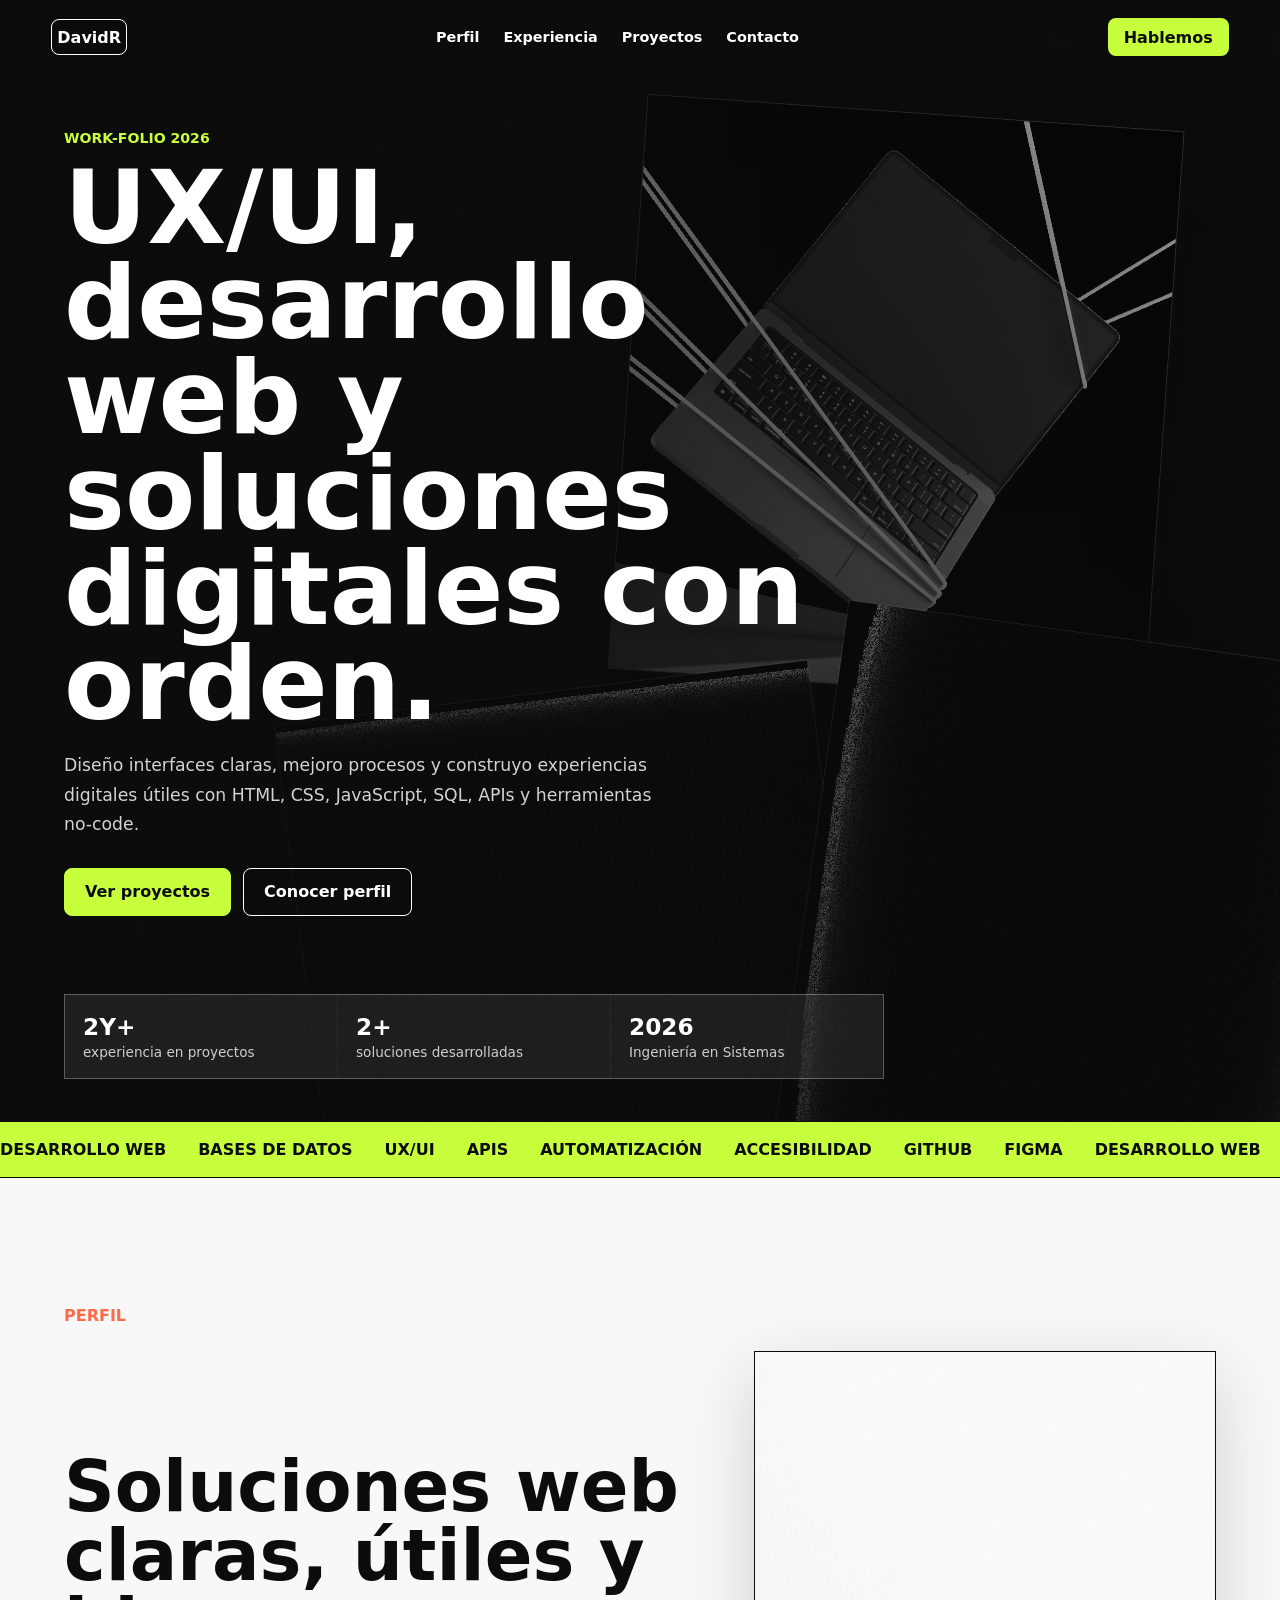
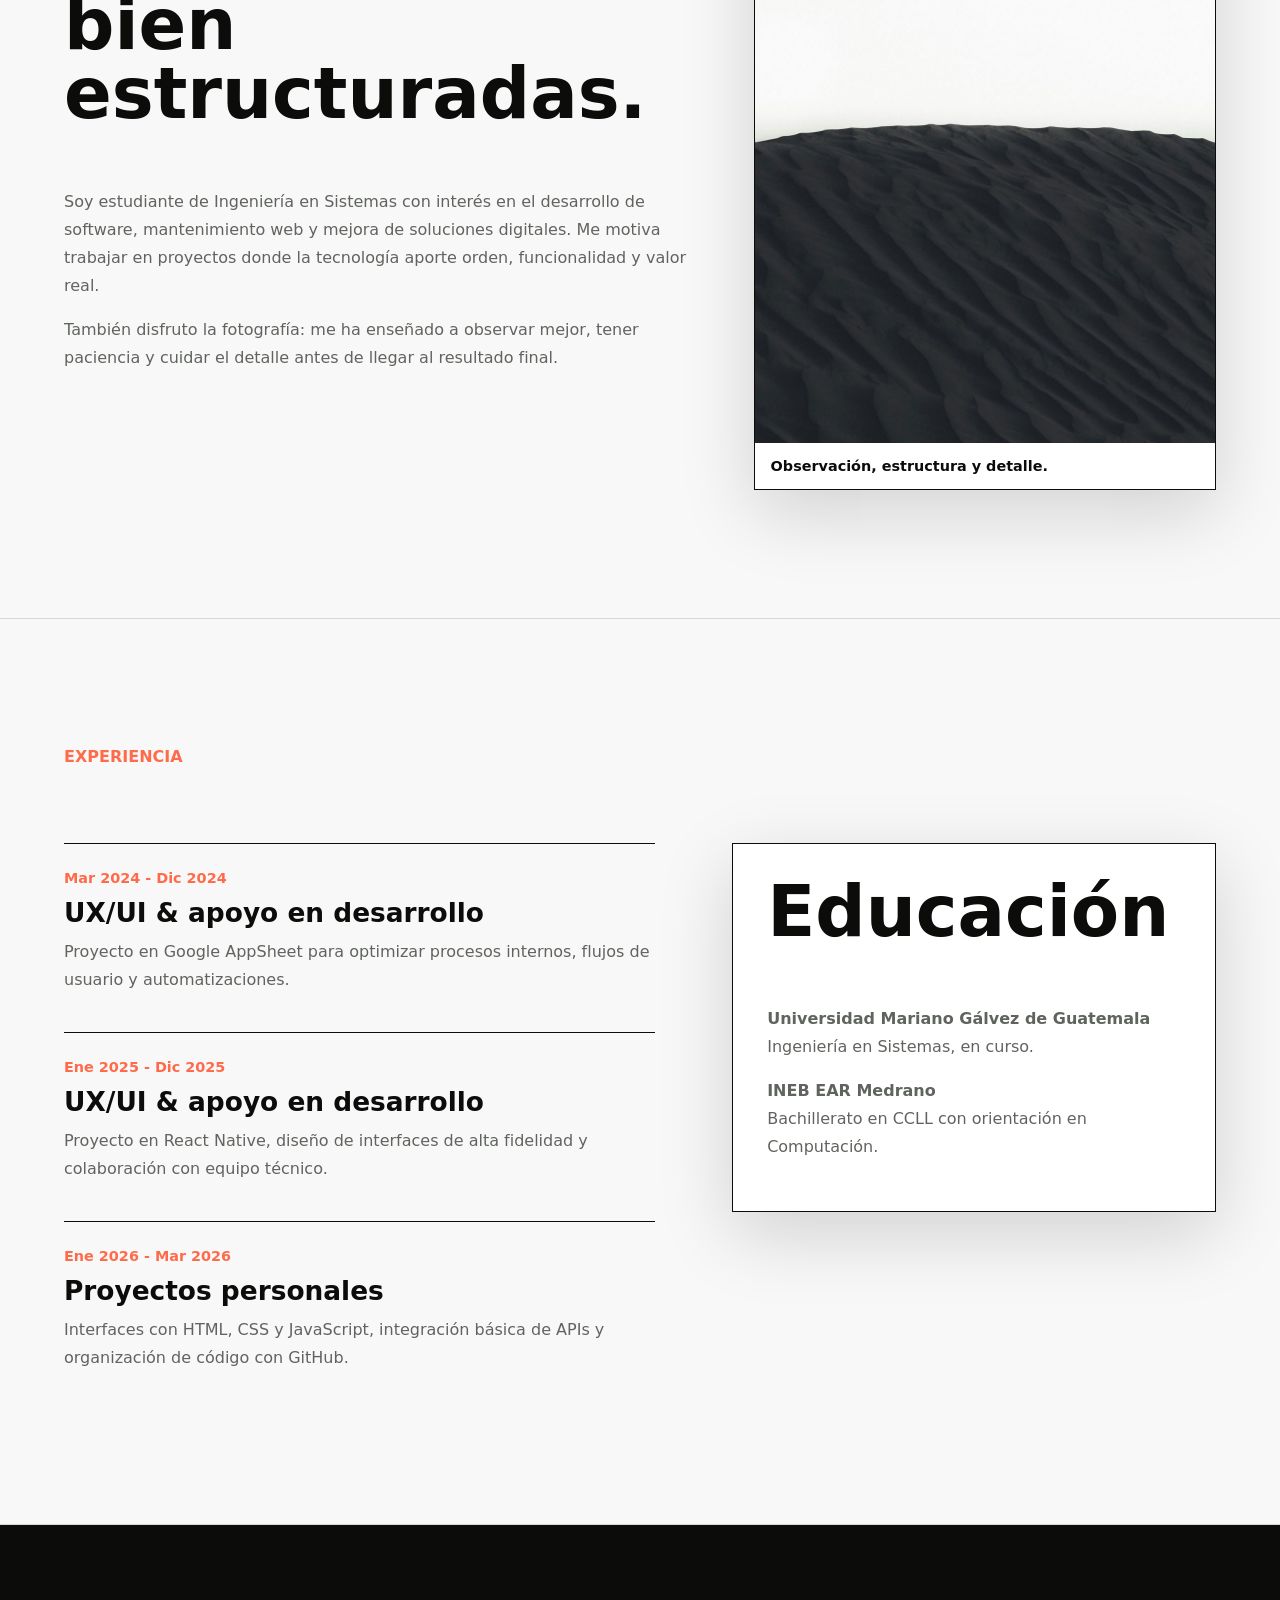
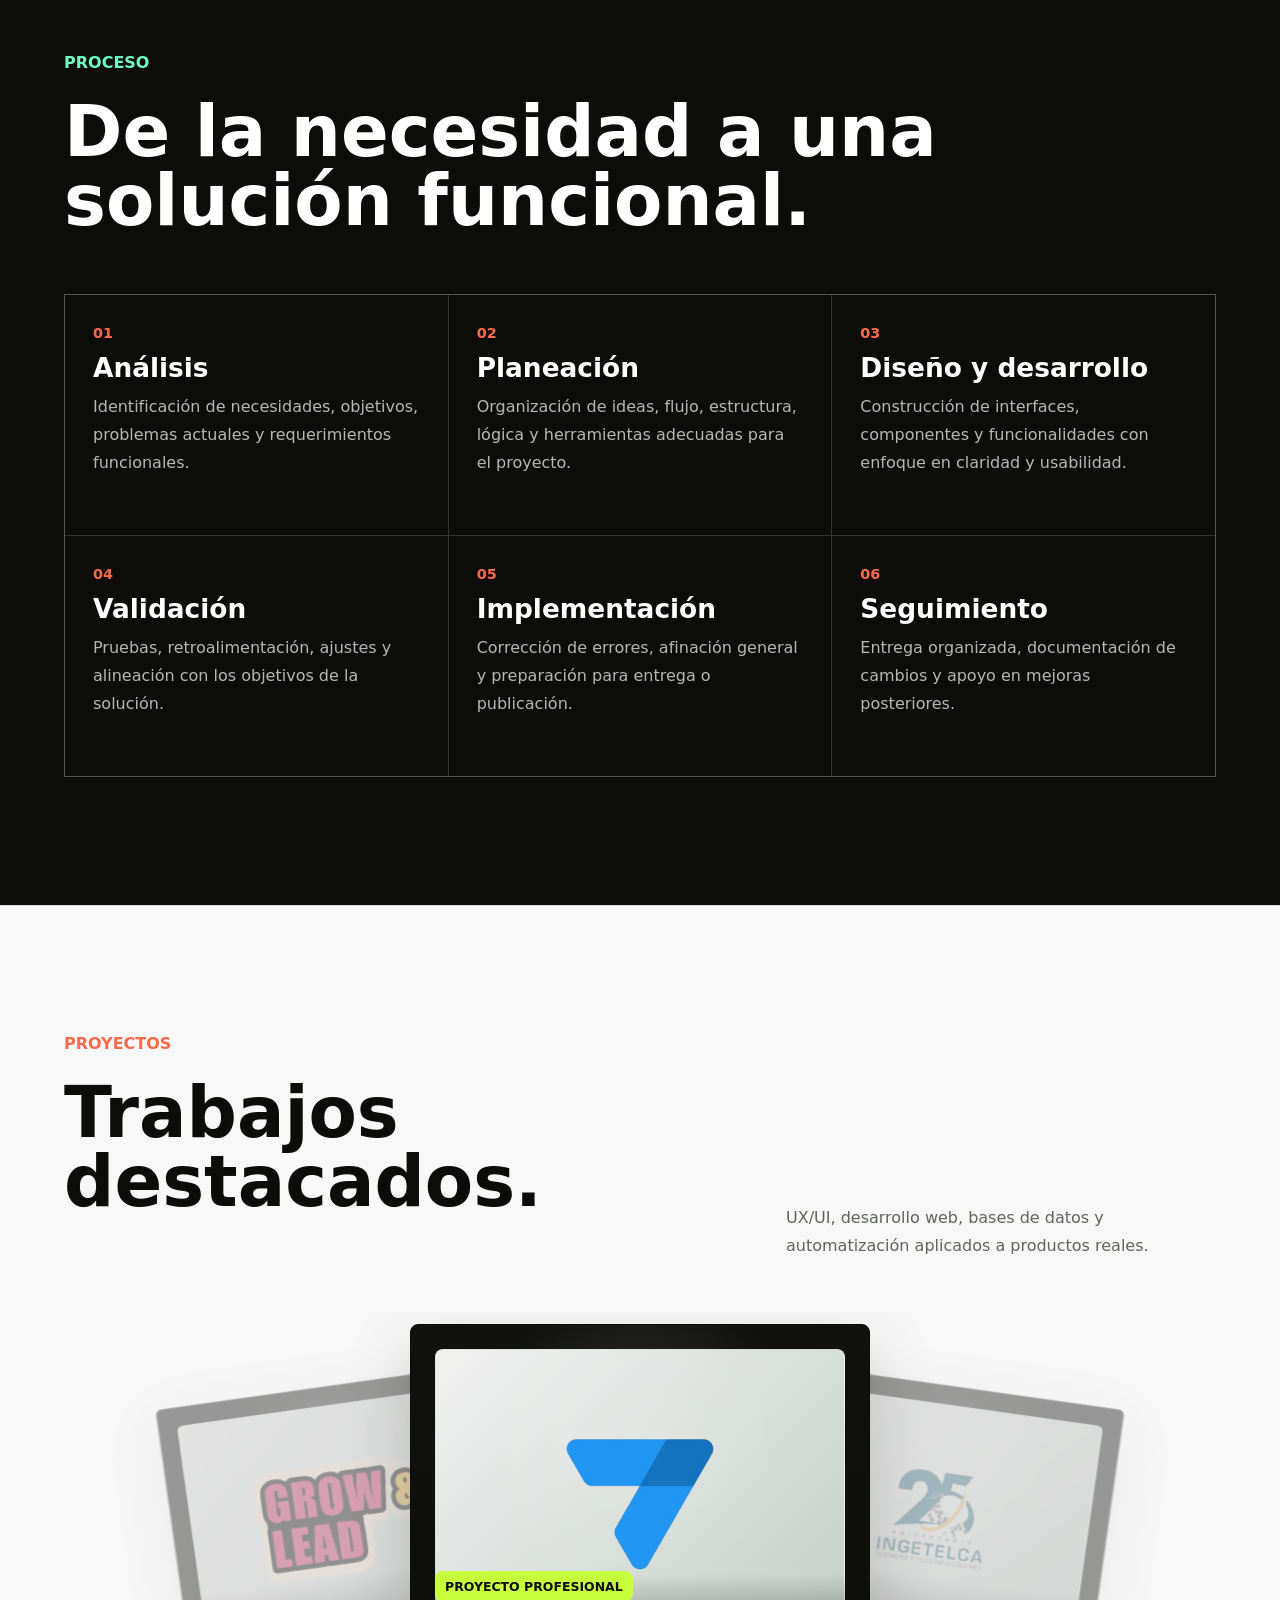
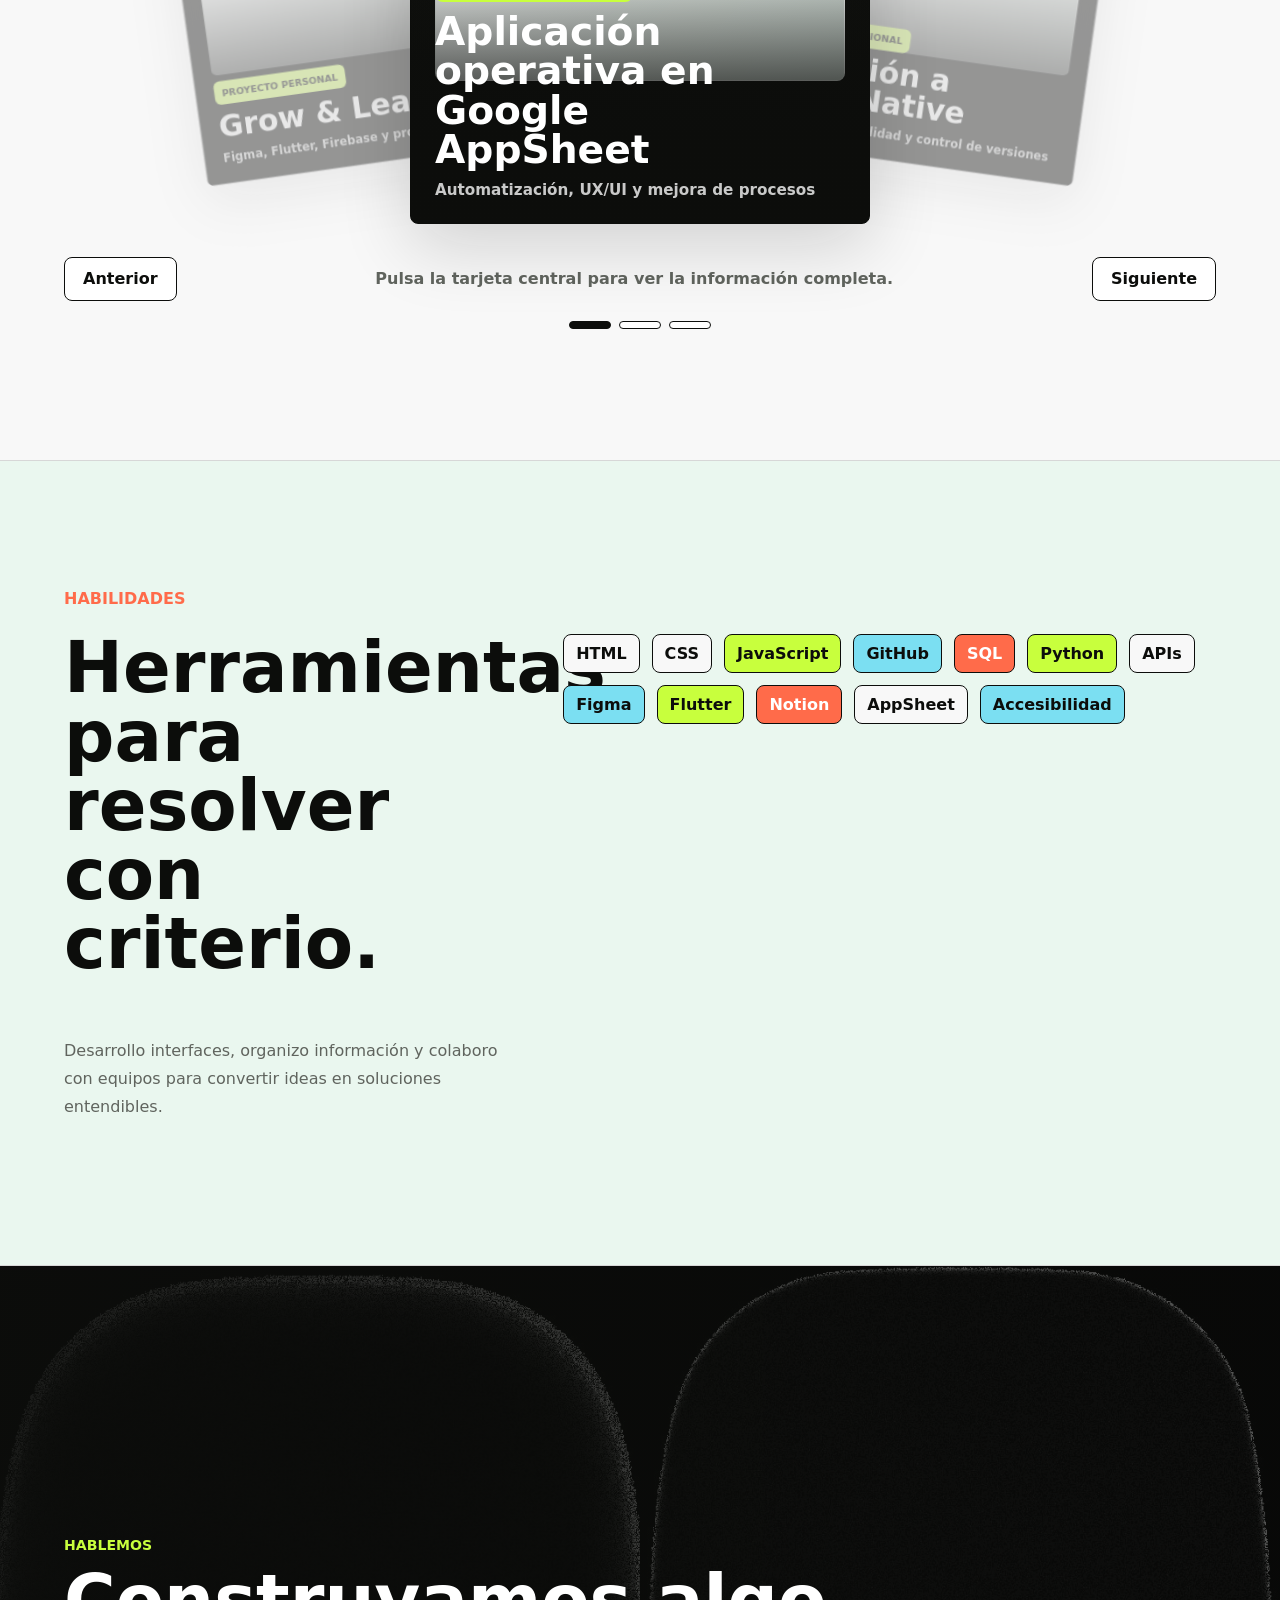
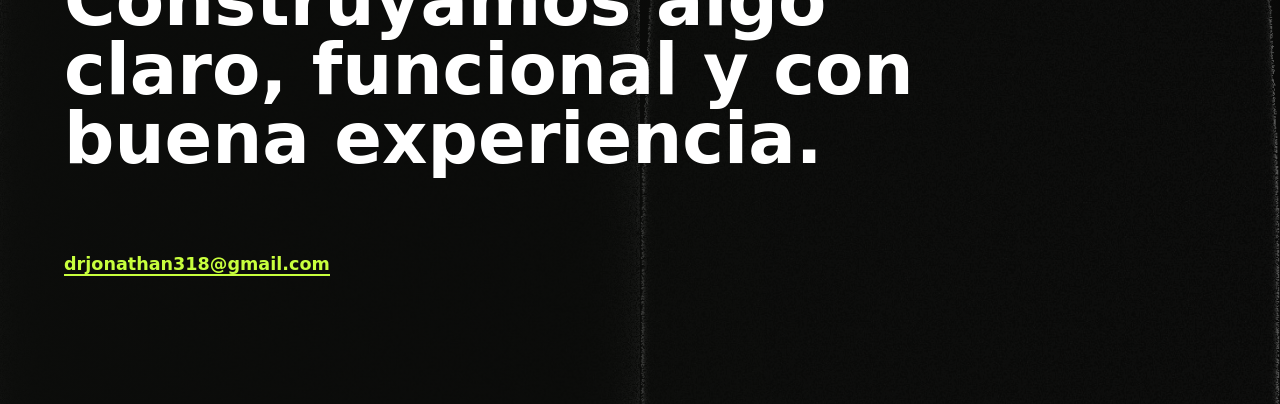
==== index.html @ e001820e "Mejora visual de logos en ruleta" ====
<!doctype html>
<html lang="es">
  <head>
    <meta charset="utf-8">
    <meta name="viewport" content="width=device-width, initial-scale=1">
    <meta name="description" content="Portafolio web de David Perez, UX/UI y desarrollo web.">
    <title>David Perez | UX/UI & Desarrollo Web</title>
    <link rel="stylesheet" href="css/styles.css">
  </head>
  <body>
    <!-- Cabecera fija: contiene marca, navegación principal y llamada a contacto. -->
    <header class="cabecera-sitio" data-cabecera>
      <a class="marca" href="#inicio" aria-label="Ir al inicio">
        <span>DavidR</span>
      </a>
      <nav class="navegacion" aria-label="Navegación principal">
        <a href="#perfil">Perfil</a>
        <a href="#experiencia">Experiencia</a>
        <a href="#proyectos">Proyectos</a>
        <a href="#contacto">Contacto</a>
      </nav>
      <a class="accion-cabecera" href="mailto:drjonathan318@gmail.com">Hablemos</a>
    </header>

    <main>
      <!-- Portada: primera impresión visual con texto principal, botones e indicadores rápidos. -->
      <section class="portada" id="inicio" aria-label="Presentación">
        <div class="medios-portada" aria-hidden="true">
          <img class="imagen-portada imagen-a" src="assets/imagenes/pdf-p06-1.jpg" alt="">
          <img class="imagen-portada imagen-b" src="assets/imagenes/pdf-p07-1.jpg" alt="">
          <img class="imagen-portada imagen-c" src="assets/imagenes/pdf-p10-1.jpg" alt="">
        </div>
        <div class="contenido-portada revelar">
          <p class="etiqueta">Work-folio 2026</p>
          <h1>UX/UI, desarrollo web y soluciones digitales con orden.</h1>
          <p class="texto-portada">
            Diseño interfaces claras, mejoro procesos y construyo experiencias digitales útiles con HTML, CSS,
            JavaScript, SQL, APIs y herramientas no-code.
          </p>
          <div class="acciones-portada">
            <a class="boton primario" href="#proyectos">Ver proyectos</a>
            <a class="boton secundario" href="#perfil">Conocer perfil</a>
          </div>
        </div>
        <div class="datos-portada" aria-label="Datos destacados">
          <span><strong>2Y+</strong> experiencia en proyectos</span>
          <span><strong>2+</strong> soluciones desarrolladas</span>
          <span><strong>2026</strong> Ingeniería en Sistemas</span>
        </div>
      </section>

      <!-- Cinta de especialidades: se anima con JavaScript para repetirse continuamente. -->
      <section class="cinta" aria-label="Especialidades">
        <div class="pista-cinta">
          <span>Desarrollo Web</span>
          <span>Bases de Datos</span>
          <span>UX/UI</span>
          <span>APIs</span>
          <span>Automatización</span>
          <span>Accesibilidad</span>
          <span>GitHub</span>
          <span>Figma</span>
        </div>
      </section>

      <!-- Perfil: resume quién es David y combina texto con una imagen del portafolio. -->
      <section class="seccion introduccion" id="perfil">
        <div class="etiqueta-seccion revelar">Perfil</div>
        <div class="cuadricula-introduccion">
          <div class="texto-introduccion revelar">
            <h2>Soluciones web claras, útiles y bien estructuradas.</h2>
            <p>
              Soy estudiante de Ingeniería en Sistemas con interés en el desarrollo de software,
              mantenimiento web y mejora de soluciones digitales. Me motiva trabajar en proyectos donde
              la tecnología aporte orden, funcionalidad y valor real.
            </p>
            <p>
              También disfruto la fotografía: me ha enseñado a observar mejor, tener paciencia y cuidar
              el detalle antes de llegar al resultado final.
            </p>
          </div>
          <figure class="retrato revelar">
            <img src="assets/imagenes/pdf-p02-1.jpg" alt="Composición visual del portafolio de David Perez">
            <figcaption>Observación, estructura y detalle.</figcaption>
          </figure>
        </div>
      </section>

      <!-- Experiencia: línea de tiempo profesional junto a formación académica. -->
      <section class="seccion division" id="experiencia">
        <div class="etiqueta-seccion revelar">Experiencia</div>
        <div class="linea-tiempo">
          <article class="item-linea-tiempo revelar">
            <span>Mar 2024 - Dic 2024</span>
            <h3>UX/UI & apoyo en desarrollo</h3>
            <p>Proyecto en Google AppSheet para optimizar procesos internos, flujos de usuario y automatizaciones.</p>
          </article>
          <article class="item-linea-tiempo revelar">
            <span>Ene 2025 - Dic 2025</span>
            <h3>UX/UI & apoyo en desarrollo</h3>
            <p>Proyecto en React Native, diseño de interfaces de alta fidelidad y colaboración con equipo técnico.</p>
          </article>
          <article class="item-linea-tiempo revelar">
            <span>Ene 2026 - Mar 2026</span>
            <h3>Proyectos personales</h3>
            <p>Interfaces con HTML, CSS y JavaScript, integración básica de APIs y organización de código con GitHub.</p>
          </article>
        </div>
        <div class="educacion revelar">
          <h2>Educación</h2>
          <p><strong>Universidad Mariano Gálvez de Guatemala</strong><br>Ingeniería en Sistemas, en curso.</p>
          <p><strong>INEB EAR Medrano</strong><br>Bachillerato en CCLL con orientación en Computación.</p>
        </div>
      </section>

      <!-- Proceso: pasos que explican la forma de trabajo de principio a fin. -->
      <section class="seccion proceso" id="proceso">
        <div class="etiqueta-seccion revelar">Proceso</div>
        <h2 class="titulo-seccion revelar">De la necesidad a una solución funcional.</h2>
        <div class="cuadricula-proceso">
          <article class="paso-proceso revelar">
            <span>01</span>
            <h3>Análisis</h3>
            <p>Identificación de necesidades, objetivos, problemas actuales y requerimientos funcionales.</p>
          </article>
          <article class="paso-proceso revelar">
            <span>02</span>
            <h3>Planeación</h3>
            <p>Organización de ideas, flujo, estructura, lógica y herramientas adecuadas para el proyecto.</p>
          </article>
          <article class="paso-proceso revelar">
            <span>03</span>
            <h3>Diseño y desarrollo</h3>
            <p>Construcción de interfaces, componentes y funcionalidades con enfoque en claridad y usabilidad.</p>
          </article>
          <article class="paso-proceso revelar">
            <span>04</span>
            <h3>Validación</h3>
            <p>Pruebas, retroalimentación, ajustes y alineación con los objetivos de la solución.</p>
          </article>
          <article class="paso-proceso revelar">
            <span>05</span>
            <h3>Implementación</h3>
            <p>Corrección de errores, afinación general y preparación para entrega o publicación.</p>
          </article>
          <article class="paso-proceso revelar">
            <span>06</span>
            <h3>Seguimiento</h3>
            <p>Entrega organizada, documentación de cambios y apoyo en mejoras posteriores.</p>
          </article>
        </div>
      </section>

      <!-- Proyectos: ruleta interactiva; cada tarjeta central abre el caso de estudio completo. -->
      <section class="seccion proyectos" id="proyectos">
        <div class="etiqueta-seccion revelar">Proyectos</div>
        <div class="encabezado-proyectos revelar">
          <h2>Trabajos destacados.</h2>
          <p>UX/UI, desarrollo web, bases de datos y automatización aplicados a productos reales.</p>
        </div>

        <div class="ruleta-proyectos revelar" data-ruleta>
          <div class="escenario-ruleta" aria-live="polite">
            <a class="tarjeta-ruleta tarjeta-logo tarjeta-appsheet esta-activa" href="proyecto-appsheet.html" data-index="0">
              <img src="assets/imagenes/Appsheet.png" alt="Visual del proyecto en Google AppSheet">
              <span class="etiqueta-ruleta">Proyecto profesional</span>
              <strong>Aplicación operativa en Google AppSheet</strong>
              <small>Automatización, UX/UI y mejora de procesos</small>
            </a>
            <a class="tarjeta-ruleta tarjeta-logo tarjeta-inge esta-siguiente" href="proyecto-react-native.html" data-index="1">
              <img src="assets/imagenes/logo_inge.png" alt="Visual del proyecto en React Native">
              <span class="etiqueta-ruleta">Proyecto profesional</span>
              <strong>Migración a React Native</strong>
              <small>Rediseño, alta fidelidad y control de versiones</small>
            </a>
            <a class="tarjeta-ruleta tarjeta-logo tarjeta-grow esta-anterior" href="proyecto-grow-lead.html" data-index="2">
              <img src="assets/imagenes/Grow.png" alt="Visual del proyecto Grow and Lead">
              <span class="etiqueta-ruleta">Proyecto personal</span>
              <strong>Grow & Lead</strong>
              <small>Figma, Flutter, Firebase y prototipado</small>
            </a>
          </div>
          <div class="controles-ruleta">
            <button type="button" data-ruleta-anterior aria-label="Proyecto anterior">Anterior</button>
            <p>Pulsa la tarjeta central para ver la información completa.</p>
            <button type="button" data-ruleta-siguiente aria-label="Proyecto siguiente">Siguiente</button>
          </div>
          <div class="puntos-ruleta" aria-label="Seleccionar proyecto">
            <button class="esta-activa" type="button" data-punto-ruleta="0" aria-label="Ver proyecto Google AppSheet"></button>
            <button type="button" data-punto-ruleta="1" aria-label="Ver proyecto React Native"></button>
            <button type="button" data-punto-ruleta="2" aria-label="Ver proyecto Grow and Lead"></button>
          </div>
        </div>
      </section>

      <!-- Habilidades: listado visual de herramientas y capacidades técnicas. -->
      <section class="seccion habilidades" id="habilidades">
        <div class="etiqueta-seccion revelar">Habilidades</div>
        <div class="distribucion-habilidades">
          <div class="texto-habilidades revelar">
            <h2>Herramientas para resolver con criterio.</h2>
            <p>
              Desarrollo interfaces, organizo información y colaboro con equipos para convertir ideas en
              soluciones entendibles.
            </p>
          </div>
          <div class="nube-habilidades revelar" aria-label="Lista de habilidades">
            <span>HTML</span>
            <span>CSS</span>
            <span>JavaScript</span>
            <span>GitHub</span>
            <span>SQL</span>
            <span>Python</span>
            <span>APIs</span>
            <span>Figma</span>
            <span>Flutter</span>
            <span>Notion</span>
            <span>AppSheet</span>
            <span>Accesibilidad</span>
          </div>
        </div>
      </section>

      <!-- Contacto: cierre visual con correo directo. -->
      <section class="contacto" id="contacto">
        <div class="medios-contacto" aria-hidden="true">
          <img src="assets/imagenes/pdf-p10-2.jpg" alt="">
          <img src="assets/imagenes/pdf-p10-3.jpg" alt="">
        </div>
        <div class="contenido-contacto revelar">
          <p class="etiqueta">Hablemos</p>
          <h2>Construyamos algo claro, funcional y con buena experiencia.</h2>
          <a class="enlace-contacto" href="mailto:drjonathan318@gmail.com">drjonathan318@gmail.com</a>
        </div>
      </section>
    </main>

    <script src="js/script.js"></script>
  </body>
</html>
---- css/styles.css ----
:root {
  /* Variables generales: colores y sombra base usados en todo el sitio. */
  --ink: #0c0d0b;
  --paper: #f8f8f8;
  --muted: #60645e;
  --line: #d7d7d7;
  --acid: #c8ff3d;
  --mint: #6fffc3;
  --coral: #ff6b4a;
  --sky: #7bdff2;
  --white: #ffffff;
  --shadow: 0 22px 70px rgba(12, 13, 11, 0.16);
}

/* Reinicio básico para que medidas y espaciados sean más predecibles. */
* {
  box-sizing: border-box;
}

html {
  scroll-behavior: smooth;
}

body {
  margin: 0;
  font-family: Inter, ui-sans-serif, system-ui, -apple-system, BlinkMacSystemFont, "Segoe UI", sans-serif;
  color: var(--ink);
  background: var(--paper);
}

img {
  display: block;
  width: 100%;
  height: 100%;
  object-fit: cover;
}

a {
  color: inherit;
  text-decoration: none;
}

/* Cabecera fija: cambia de color cuando se hace scroll o al entrar a un proyecto. */
.cabecera-sitio {
  position: fixed;
  top: 0;
  left: 0;
  right: 0;
  z-index: 20;
  display: grid;
  grid-template-columns: auto 1fr auto;
  align-items: center;
  gap: 24px;
  padding: 18px clamp(18px, 4vw, 56px);
  color: var(--white);
  transition: background 180ms ease, color 180ms ease, border-color 180ms ease;
}

.cabecera-sitio.esta-desplazada {
  color: var(--ink);
  background: rgba(247, 247, 242, 0.9);
  border-bottom: 1px solid var(--line);
  backdrop-filter: blur(18px);
}

.marca {
  font-weight: 800;
  font-size: 1rem;
}

.marca span {
  display: inline-grid;
  place-items: center;
  min-width: 76px;
  height: 36px;
  border: 1px solid currentColor;
  border-radius: 8px;
}

.navegacion {
  justify-self: center;
  display: flex;
  gap: 24px;
  font-size: 0.9rem;
  font-weight: 600;
}

.accion-cabecera {
  display: inline-grid;
  place-items: center;
  min-height: 38px;
  padding: 0 16px;
  border-radius: 8px;
  background: var(--acid);
  color: var(--ink);
  font-weight: 800;
}

/* Portada principal: coloca las imágenes de fondo, el texto y los datos destacados. */
.portada {
  position: relative;
  min-height: 92vh;
  display: grid;
  align-content: end;
  overflow: hidden;
  color: var(--white);
  background: var(--ink);
  padding: 130px clamp(18px, 5vw, 72px) 42px;
}

.portada::after {
  content: "";
  position: absolute;
  inset: 0;
  background:
    linear-gradient(90deg, rgba(12, 13, 11, 0.88), rgba(12, 13, 11, 0.54) 46%, rgba(12, 13, 11, 0.18)),
    linear-gradient(180deg, rgba(12, 13, 11, 0.2), rgba(12, 13, 11, 0.72));
  z-index: 1;
}

.medios-portada {
  position: absolute;
  inset: 0;
}

.imagen-portada {
  position: absolute;
  width: min(42vw, 560px);
  height: min(64vh, 640px);
  border: 1px solid rgba(255, 255, 255, 0.25);
  box-shadow: 0 30px 90px rgba(0, 0, 0, 0.44);
}

.imagen-a {
  right: 9%;
  top: 10%;
  transform: rotate(4deg);
}

.imagen-b {
  right: 34%;
  bottom: -13%;
  transform: rotate(-7deg);
}

.imagen-c {
  right: -5%;
  bottom: -8%;
  transform: rotate(8deg);
}

.contenido-portada {
  position: relative;
  z-index: 2;
  width: min(880px, 100%);
}

.etiqueta {
  margin: 0 0 14px;
  color: var(--acid);
  font-size: 0.88rem;
  font-weight: 800;
  text-transform: uppercase;
}

h1,
h2,
h3,
p {
  margin-top: 0;
}

h1 {
  margin-bottom: 20px;
  font-size: 6.4rem;
  line-height: 0.93;
  max-width: 11ch;
}

.texto-portada {
  max-width: 620px;
  color: rgba(255, 255, 255, 0.82);
  font-size: 1.08rem;
  line-height: 1.7;
}

.acciones-portada {
  display: flex;
  flex-wrap: wrap;
  gap: 12px;
  margin-top: 28px;
}

.boton {
  display: inline-grid;
  place-items: center;
  min-height: 48px;
  padding: 0 20px;
  border-radius: 8px;
  font-weight: 800;
  border: 1px solid currentColor;
}

.boton.primario {
  background: var(--acid);
  color: var(--ink);
  border-color: var(--acid);
}

.boton.secundario {
  color: var(--white);
}

.datos-portada {
  position: relative;
  z-index: 2;
  display: grid;
  grid-template-columns: repeat(3, minmax(0, 1fr));
  gap: 1px;
  margin-top: 78px;
  width: min(820px, 100%);
  border: 1px solid rgba(255, 255, 255, 0.24);
  background: rgba(255, 255, 255, 0.12);
}

.datos-portada span {
  display: grid;
  gap: 4px;
  padding: 18px;
  background: rgba(12, 13, 11, 0.36);
  font-size: 0.85rem;
  color: rgba(255, 255, 255, 0.78);
}

.datos-portada strong {
  color: var(--white);
  font-size: 1.45rem;
}

/* Cinta de especialidades: se duplica desde JavaScript para lograr movimiento continuo. */
.cinta {
  overflow: hidden;
  border-block: 1px solid var(--ink);
  background: var(--acid);
}

.pista-cinta {
  display: flex;
  width: max-content;
  gap: 32px;
  padding: 18px 0;
  animation: cinta 26s linear infinite;
}

.pista-cinta span {
  font-weight: 900;
  text-transform: uppercase;
  font-size: 1rem;
}

@keyframes cinta {
  from {
    transform: translateX(0);
  }

  to {
    transform: translateX(-50%);
  }
}

/* Secciones generales: define espaciado común para perfil, experiencia, proceso y proyectos. */
.seccion {
  padding: clamp(72px, 10vw, 128px) clamp(18px, 5vw, 72px);
  border-bottom: 1px solid var(--line);
}

.etiqueta-seccion {
  margin-bottom: 26px;
  color: var(--coral);
  font-weight: 900;
  text-transform: uppercase;
}

/* Perfil: organiza el texto de presentación junto a la imagen vertical. */
.introduccion {
  background: var(--paper);
}

.cuadricula-introduccion {
  display: grid;
  grid-template-columns: minmax(0, 1.15fr) minmax(280px, 0.85fr);
  gap: clamp(28px, 5vw, 72px);
  align-items: center;
}

.texto-introduccion h2,
.titulo-seccion,
.encabezado-proyectos h2,
.texto-habilidades h2,
.contacto h2,
.educacion h2 {
  font-size: 4.4rem;
  line-height: 0.98;
}

.texto-introduccion p,
.encabezado-proyectos p,
.texto-habilidades p,
.educacion p,
.paso-proceso p,
.item-linea-tiempo p {
  color: var(--muted);
  line-height: 1.75;
  font-size: 1rem;
}

.retrato {
  margin: 0;
  min-height: 560px;
  border: 1px solid var(--ink);
  box-shadow: var(--shadow);
  background: var(--white);
}

.retrato img {
  height: calc(100% - 46px);
}

.retrato figcaption {
  display: grid;
  place-items: center start;
  min-height: 46px;
  padding: 0 16px;
  font-size: 0.9rem;
  font-weight: 800;
}

/* Experiencia: divide la línea de tiempo y el bloque de educación. */
.division {
  display: grid;
  grid-template-columns: minmax(0, 1.1fr) minmax(280px, 0.9fr);
  gap: clamp(30px, 6vw, 84px);
  align-items: start;
}

.division .etiqueta-seccion {
  grid-column: 1 / -1;
  margin-bottom: 0;
}

.linea-tiempo {
  display: grid;
  gap: 14px;
}

.item-linea-tiempo {
  border-top: 1px solid var(--ink);
  padding: 24px 0 8px;
}

.item-linea-tiempo span,
.paso-proceso span {
  color: var(--coral);
  font-weight: 900;
  font-size: 0.9rem;
}

.item-linea-tiempo h3,
.paso-proceso h3 {
  margin: 10px 0;
  font-size: 1.65rem;
}

.educacion {
  position: sticky;
  top: 100px;
  padding: 34px;
  border: 1px solid var(--ink);
  background: var(--white);
  box-shadow: var(--shadow);
}

/* Proceso: bloque oscuro con los pasos de trabajo. */
.proceso {
  background: var(--ink);
  color: var(--white);
}

.proceso .etiqueta-seccion {
  color: var(--mint);
}

.cuadricula-proceso {
  display: grid;
  grid-template-columns: repeat(3, minmax(0, 1fr));
  gap: 1px;
  margin-top: 34px;
  background: rgba(255, 255, 255, 0.16);
  border: 1px solid rgba(255, 255, 255, 0.16);
}

.paso-proceso {
  min-height: 240px;
  padding: 28px;
  background: var(--ink);
}

.paso-proceso p {
  color: rgba(255, 255, 255, 0.7);
}

/* Proyectos: encabezado y ruleta interactiva de casos de estudio. */
.proyectos {
  background: var(--paper);
}

.encabezado-proyectos {
  display: flex;
  justify-content: space-between;
  gap: 28px;
  align-items: end;
  margin-bottom: 36px;
}

.encabezado-proyectos p {
  max-width: 430px;
}

.nube-habilidades span {
  border: 1px solid var(--ink);
  border-radius: 8px;
  padding: 9px 12px;
  font-weight: 800;
  background: var(--paper);
}

/* Ruleta de proyectos: posiciona una tarjeta activa al centro y dos laterales. */
.ruleta-proyectos {
  position: relative;
  min-height: 620px;
  display: grid;
  align-items: center;
  margin-top: 28px;
  overflow: hidden;
}

.escenario-ruleta {
  position: relative;
  min-height: 520px;
}

.tarjeta-ruleta {
  position: absolute;
  top: 50%;
  left: 50%;
  width: min(460px, 76vw);
  height: 500px;
  display: grid;
  align-content: end;
  padding: 24px;
  overflow: hidden;
  border: 1px solid var(--ink);
  border-radius: 8px;
  color: var(--white);
  background: var(--ink);
  box-shadow: var(--shadow);
  transform: translate(-50%, -50%) scale(0.78);
  opacity: 0.42;
  pointer-events: none;
  transition: transform 420ms ease, opacity 420ms ease, filter 420ms ease;
}

.tarjeta-ruleta::after {
  content: "";
  position: absolute;
  inset: 0;
  background: linear-gradient(180deg, rgba(12, 13, 11, 0.04), rgba(12, 13, 11, 0.82));
}

.tarjeta-ruleta img {
  position: absolute;
  inset: 0;
}

.tarjeta-logo {
  background:
    radial-gradient(circle at 50% 24%, rgba(255, 255, 255, 0.14), transparent 36%),
    linear-gradient(180deg, #11120f 0%, var(--ink) 100%);
}

.tarjeta-logo::before {
  content: "";
  position: absolute;
  inset: 24px 24px 142px;
  z-index: 0;
  border: 1px solid rgba(255, 255, 255, 0.24);
  border-radius: 8px;
  background:
    linear-gradient(135deg, rgba(255, 255, 255, 0.94), rgba(234, 247, 239, 0.82));
}

.tarjeta-logo img {
  top: 35%;
  left: 50%;
  z-index: 1;
  width: 54% !important;
  height: auto !important;
  max-width: 250px;
  max-height: 32%;
  object-fit: contain !important;
  object-position: center;
  transform: translate(-50%, -50%);
}

.tarjeta-logo::after {
  z-index: 1;
  background: linear-gradient(180deg, rgba(12, 13, 11, 0) 50%, rgba(12, 13, 11, 0.94) 82%);
}

.tarjeta-logo .etiqueta-ruleta {
  margin-top: 185px;
}

.tarjeta-appsheet img {
  width: 40% !important;
  max-width: 180px;
}

.tarjeta-inge img {
  width: 68% !important;
  max-width: 315px;
}

.tarjeta-grow img {
  width: 52% !important;
  max-width: 245px;
}

.tarjeta-ruleta strong,
.tarjeta-ruleta small,
.etiqueta-ruleta {
  position: relative;
  z-index: 2;
}

.etiqueta-ruleta {
  width: fit-content;
  margin-bottom: 10px;
  padding: 8px 10px;
  border-radius: 8px;
  background: var(--acid);
  color: var(--ink);
  font-size: 0.78rem;
  font-weight: 900;
  text-transform: uppercase;
}

.tarjeta-ruleta strong {
  max-width: 12ch;
  font-size: 2.45rem;
  line-height: 1;
}

.tarjeta-ruleta small {
  margin-top: 12px;
  color: rgba(255, 255, 255, 0.78);
  font-size: 0.95rem;
  font-weight: 700;
}

.tarjeta-ruleta.esta-activa {
  z-index: 3;
  opacity: 1;
  pointer-events: auto;
  transform: translate(-50%, -50%) scale(1);
}

.tarjeta-ruleta.esta-anterior {
  z-index: 2;
  transform: translate(-112%, -50%) rotate(-8deg) scale(0.76);
}

.tarjeta-ruleta.esta-siguiente {
  z-index: 2;
  transform: translate(12%, -50%) rotate(8deg) scale(0.76);
}

.tarjeta-ruleta:not(.esta-activa) {
  filter: saturate(0.72) brightness(0.82);
}

.controles-ruleta {
  display: grid;
  grid-template-columns: auto 1fr auto;
  align-items: center;
  gap: 16px;
  margin-top: 18px;
}

.controles-ruleta button,
.puntos-ruleta button {
  border: 1px solid var(--ink);
  background: var(--white);
  color: var(--ink);
  cursor: pointer;
  font: inherit;
}

.controles-ruleta button {
  min-height: 44px;
  padding: 0 18px;
  border-radius: 8px;
  font-weight: 900;
  transition: background 180ms ease, color 180ms ease, transform 180ms ease;
}

.controles-ruleta button:hover {
  background: var(--ink);
  color: var(--white);
  transform: translateY(-2px);
}

.controles-ruleta p {
  margin: 0;
  color: var(--muted);
  text-align: center;
  font-weight: 700;
}

.puntos-ruleta {
  display: flex;
  justify-content: center;
  gap: 8px;
  margin-top: 16px;
}

.puntos-ruleta button {
  width: 42px;
  height: 8px;
  padding: 0;
  border-radius: 8px;
}

.puntos-ruleta button.esta-activa {
  background: var(--ink);
}

/* Habilidades: nube de tecnologías y capacidades. */
.habilidades {
  background: #eaf7ef;
}

.distribucion-habilidades {
  display: grid;
  grid-template-columns: minmax(0, 0.8fr) minmax(0, 1.2fr);
  gap: clamp(30px, 5vw, 70px);
  align-items: start;
}

.nube-habilidades {
  display: flex;
  flex-wrap: wrap;
  gap: 12px;
}

.nube-habilidades span:nth-child(3n) {
  background: var(--acid);
}

.nube-habilidades span:nth-child(4n) {
  background: var(--sky);
}

.nube-habilidades span:nth-child(5n) {
  background: var(--coral);
  color: var(--white);
}

/* Contacto: cierre visual con imágenes de fondo y enlace de correo. */
.contacto {
  position: relative;
  min-height: 82vh;
  display: grid;
  align-items: end;
  overflow: hidden;
  padding: clamp(72px, 10vw, 128px) clamp(18px, 5vw, 72px);
  color: var(--white);
  background: var(--ink);
}

.contacto::after {
  content: "";
  position: absolute;
  inset: 0;
  background: linear-gradient(90deg, rgba(12, 13, 11, 0.9), rgba(12, 13, 11, 0.44));
}

.medios-contacto {
  position: absolute;
  inset: 0;
  display: grid;
  grid-template-columns: 1fr 1fr;
  opacity: 0.54;
}

.contenido-contacto {
  position: relative;
  z-index: 1;
  width: min(900px, 100%);
}

.enlace-contacto {
  display: inline-block;
  margin-top: 22px;
  font-size: 1.1rem;
  font-weight: 900;
  color: var(--acid);
  border-bottom: 2px solid currentColor;
}

/* Páginas de proyecto: estructura de caso de estudio individual. */
.pagina-proyecto {
  background: var(--paper);
}

.detalle-proyecto {
  padding-top: 72px;
}

.caso-estudio {
  --margen-caso: clamp(18px, 5vw, 72px);
  --ancho-caso: min(980px, calc(100vw - (var(--margen-caso) * 2)));
  display: grid;
  grid-template-columns: minmax(0, var(--ancho-caso));
  justify-content: center;
  gap: 0;
  padding: 0 var(--margen-caso) clamp(28px, 6vw, 96px);
  background: var(--paper);
}

.bloque-caso {
  min-height: auto;
  padding: clamp(30px, 6vw, 72px) 0;
  border-top: 1px solid var(--ink);
  background: transparent;
}

.nombre-caso {
  width: 100vw;
  min-height: 72vh;
  display: grid;
  align-content: end;
  padding: clamp(120px, 14vw, 190px) calc((100vw - var(--ancho-caso)) / 2) clamp(42px, 8vw, 96px);
  border-top: 0;
  background: var(--ink);
  color: var(--white);
  margin-left: calc((100vw - var(--ancho-caso)) / -2);
}

.nombre-caso h1 {
  max-width: 10ch;
  margin-bottom: 18px;
  color: var(--white);
}

.nombre-caso p {
  margin: 0;
  color: var(--acid);
  font-weight: 900;
  text-transform: uppercase;
}

.imagen-caso {
  min-height: 76vh;
  margin: 0;
  padding: clamp(30px, 6vw, 72px) 0;
  overflow: hidden;
  border-top: 1px solid var(--ink);
  border-radius: 0;
  background: transparent;
}

.imagen-caso img {
  height: 100%;
  border-radius: 8px;
}

.bloque-caso h2 {
  margin-bottom: 18px;
  color: var(--coral);
  font-size: 1.6rem;
  text-transform: uppercase;
}

.bloque-caso p,
.bloque-caso li {
  color: var(--muted);
  line-height: 1.72;
}

.bloque-caso ul {
  display: grid;
  gap: 12px;
  padding-left: 18px;
  margin: 0;
}

/* Animación de entrada: JavaScript agrega .esta-visible cuando el elemento aparece en pantalla. */
.revelar {
  opacity: 0;
  transform: translateY(24px);
  transition: opacity 520ms ease, transform 520ms ease;
}

.revelar.esta-visible {
  opacity: 1;
  transform: translateY(0);
}

/* Ajustes para tablets y pantallas medianas. */
@media (max-width: 880px) {
  .cabecera-sitio {
    grid-template-columns: auto auto;
  }

  .navegacion {
    display: none;
  }

  .portada {
    min-height: 90vh;
  }

  .imagen-portada {
    width: 68vw;
  }

  .imagen-a {
    right: -8%;
    top: 12%;
  }

  .imagen-b {
    right: 16%;
  }

  .imagen-c {
    display: none;
  }

  .datos-portada,
  .cuadricula-introduccion,
  .division,
  .cuadricula-proceso,
  .encabezado-proyectos,
  .distribucion-habilidades,
  .caso-estudio {
    grid-template-columns: 1fr;
  }

  .nombre-caso,
  .imagen-caso {
    grid-column: auto;
  }

  .ruleta-proyectos {
    min-height: 620px;
  }

  .tarjeta-ruleta.esta-anterior {
    transform: translate(-96%, -50%) rotate(-7deg) scale(0.68);
  }

  .tarjeta-ruleta.esta-siguiente {
    transform: translate(-4%, -50%) rotate(7deg) scale(0.68);
  }

  .educacion {
    position: static;
  }

  .retrato {
    min-height: 480px;
  }

  h1 {
    font-size: 4.6rem;
  }

  .texto-introduccion h2,
  .titulo-seccion,
  .encabezado-proyectos h2,
  .texto-habilidades h2,
  .contacto h2,
  .educacion h2 {
    font-size: 3.4rem;
  }
}

/* Ajustes para móviles pequeños. */
@media (max-width: 560px) {
  .cabecera-sitio {
    padding: 12px 14px;
  }

  .accion-cabecera {
    min-height: 34px;
    padding: 0 12px;
    font-size: 0.86rem;
  }

  .marca span {
    min-width: 68px;
    height: 34px;
  }

  h1 {
    font-size: 3.2rem;
  }

  .texto-introduccion h2,
  .titulo-seccion,
  .encabezado-proyectos h2,
  .texto-habilidades h2,
  .contacto h2,
  .educacion h2 {
    font-size: 2.35rem;
  }

  .portada {
    padding-inline: 16px;
  }

  .texto-portada {
    font-size: 1rem;
  }

  .datos-portada span {
    padding: 14px;
  }

  .paso-proceso,
  .educacion {
    padding: 22px;
  }

  .tarjeta-ruleta {
    height: 460px;
    padding: 18px;
  }

  .tarjeta-ruleta strong {
    font-size: 2rem;
  }

  .controles-ruleta {
    grid-template-columns: 1fr 1fr;
  }

  .controles-ruleta p {
    grid-column: 1 / -1;
    order: 3;
    font-size: 0.9rem;
  }

}

/* Accesibilidad: respeta usuarios que prefieren menos animaciones. */
@media (prefers-reduced-motion: reduce) {
  html {
    scroll-behavior: auto;
  }

  .pista-cinta,
  .revelar {
    animation: none;
    transition: none;
  }

  .revelar {
    opacity: 1;
    transform: none;
  }
}
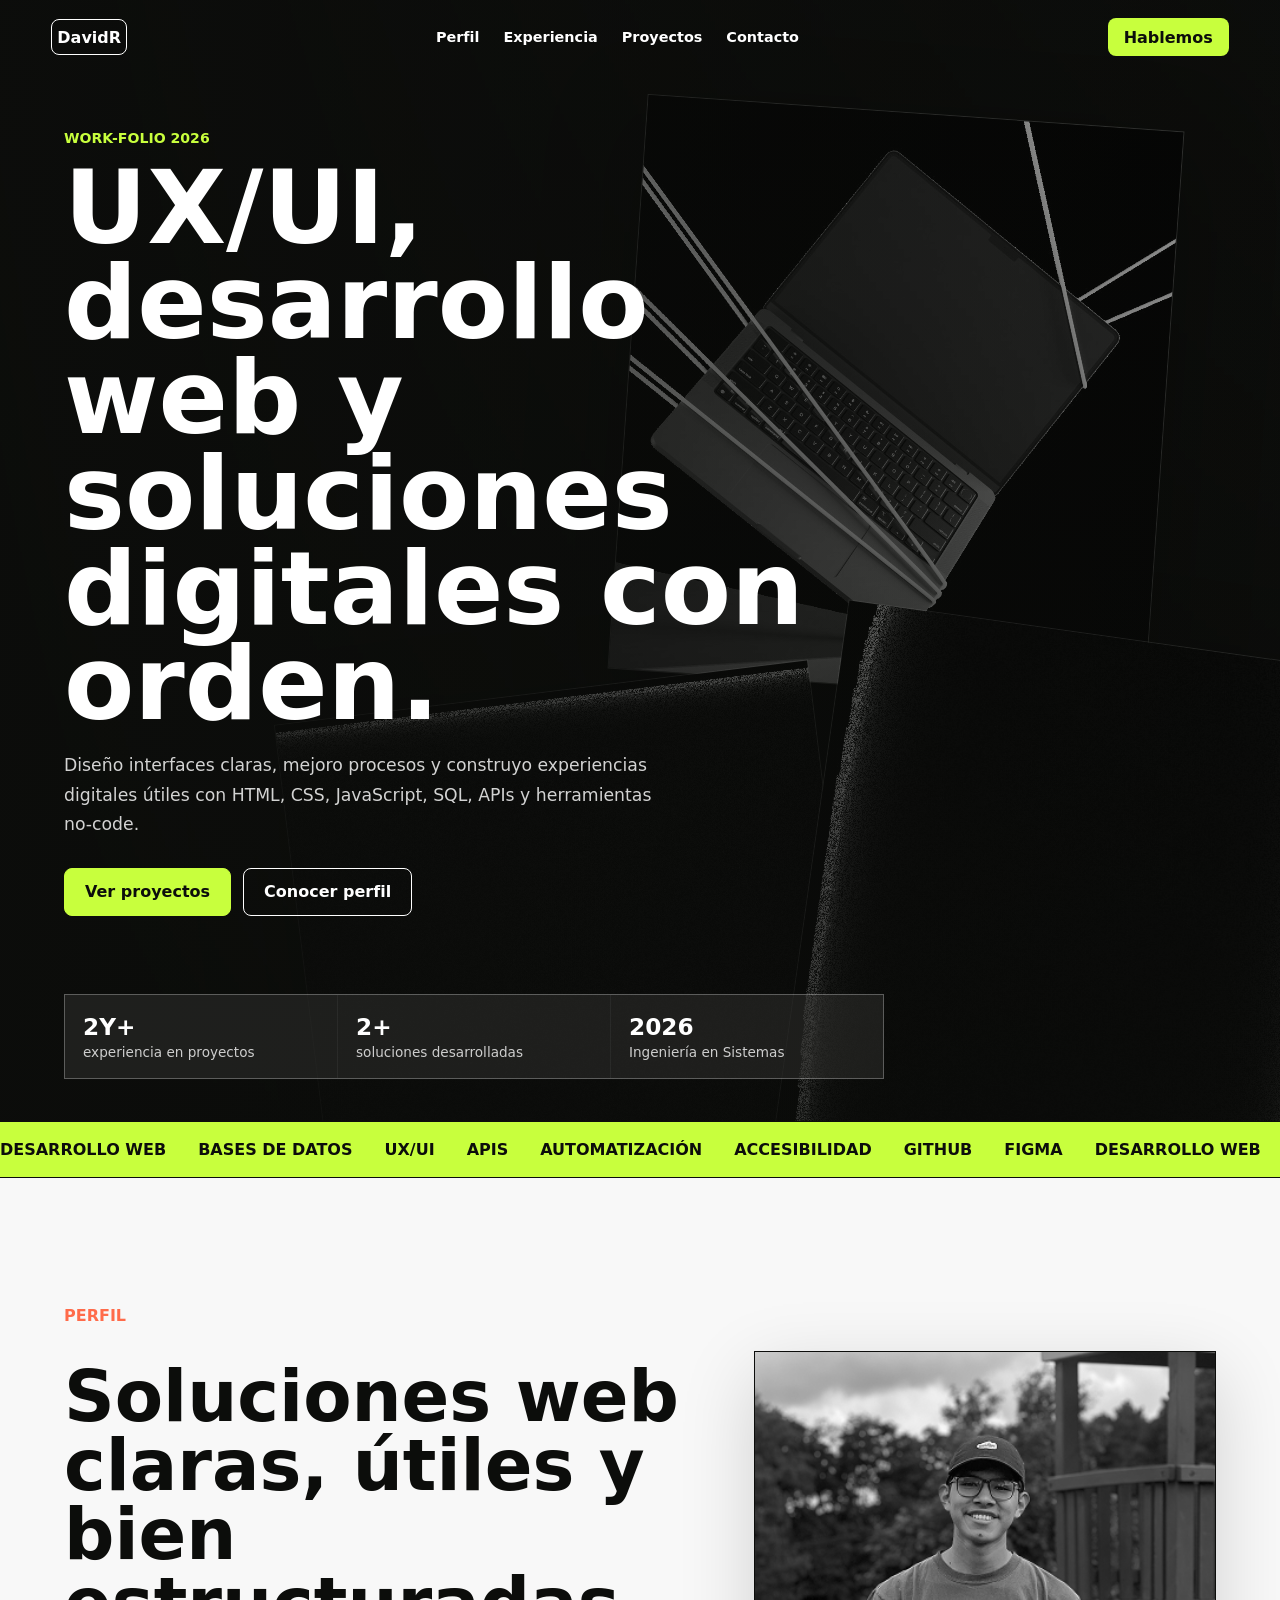
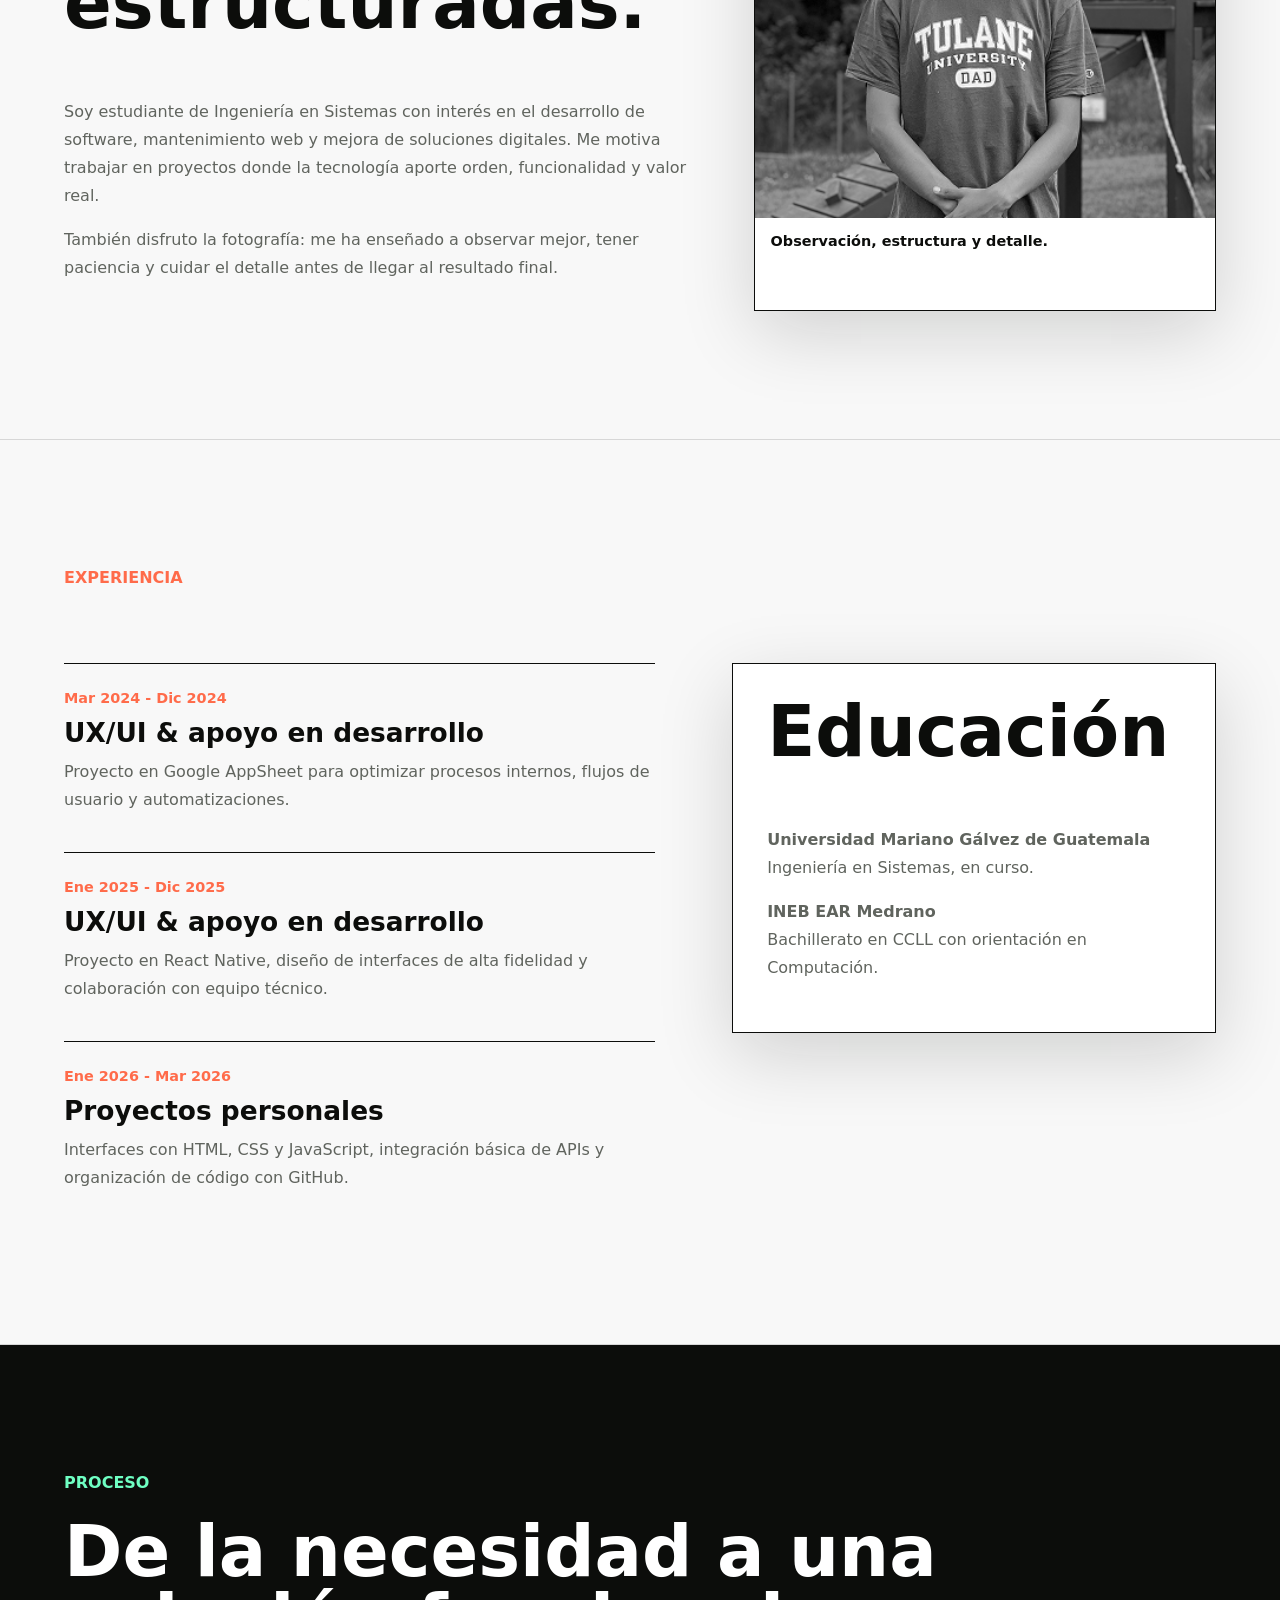
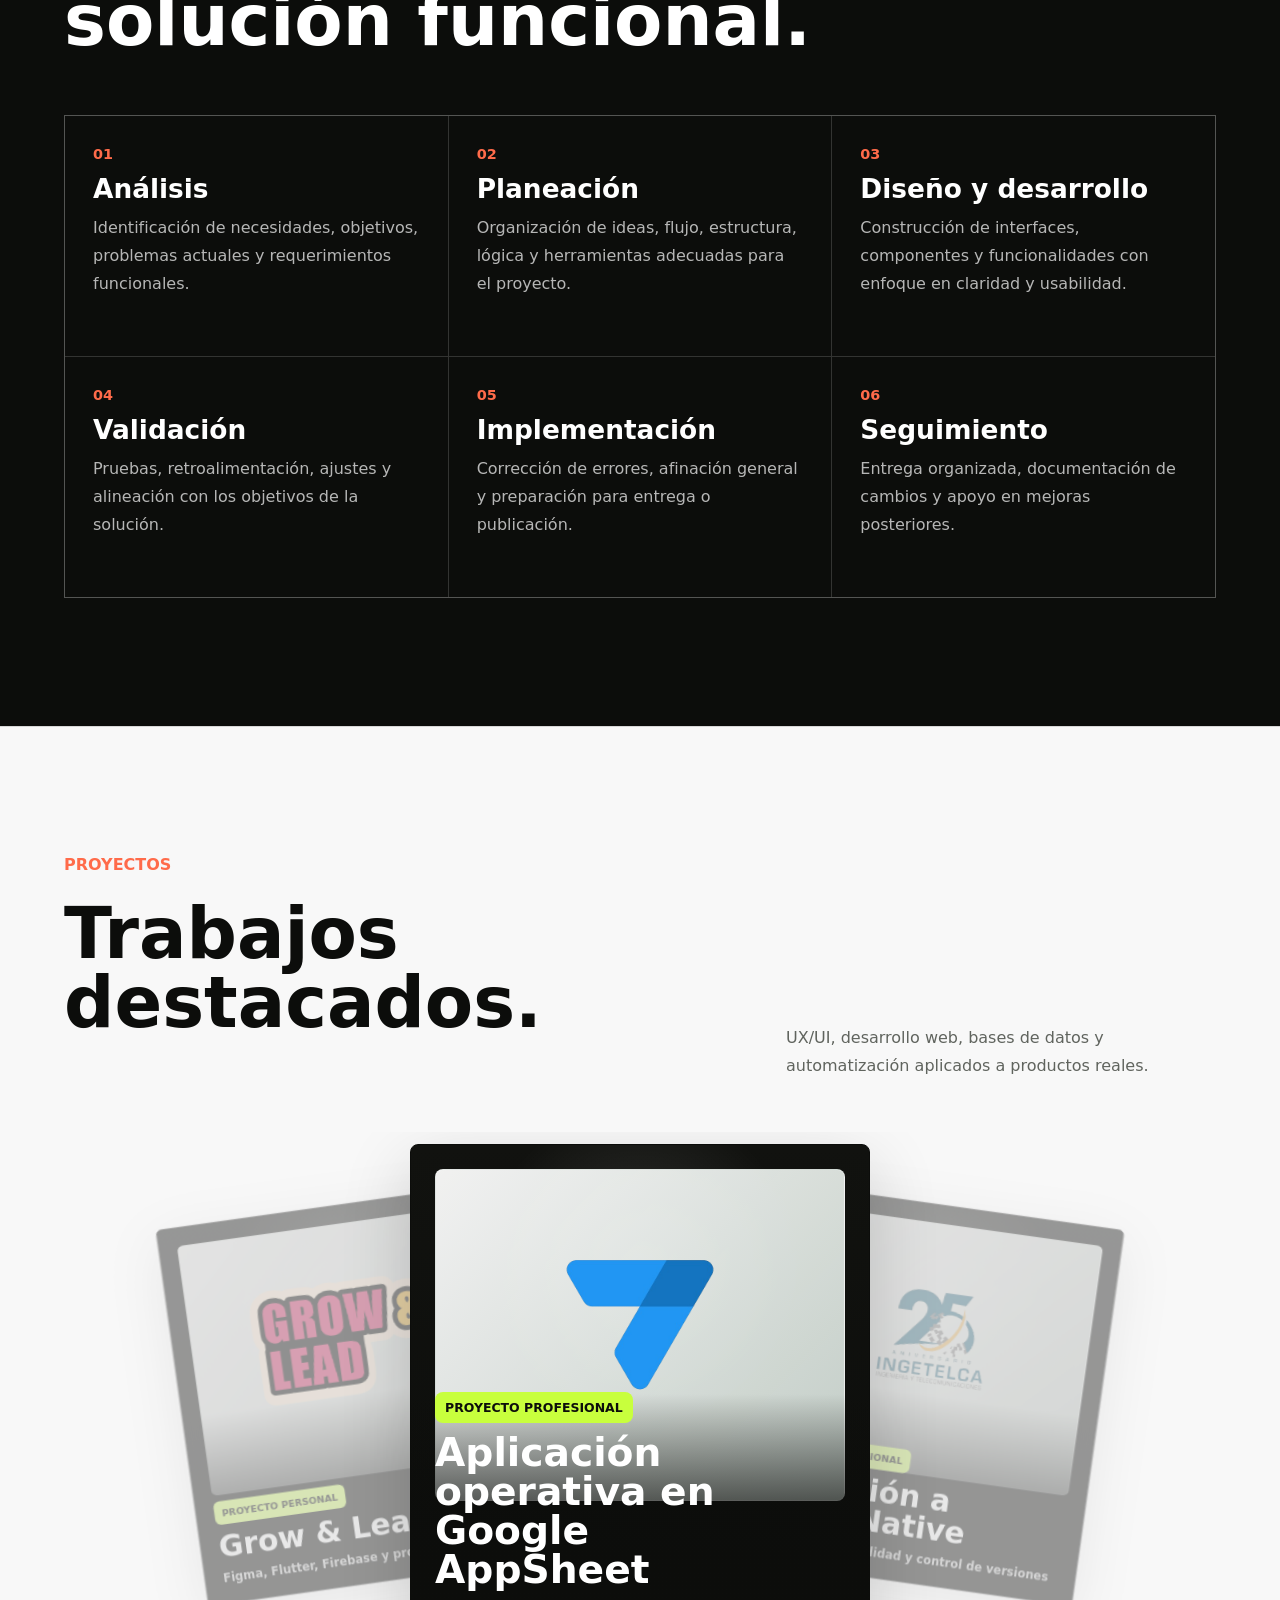
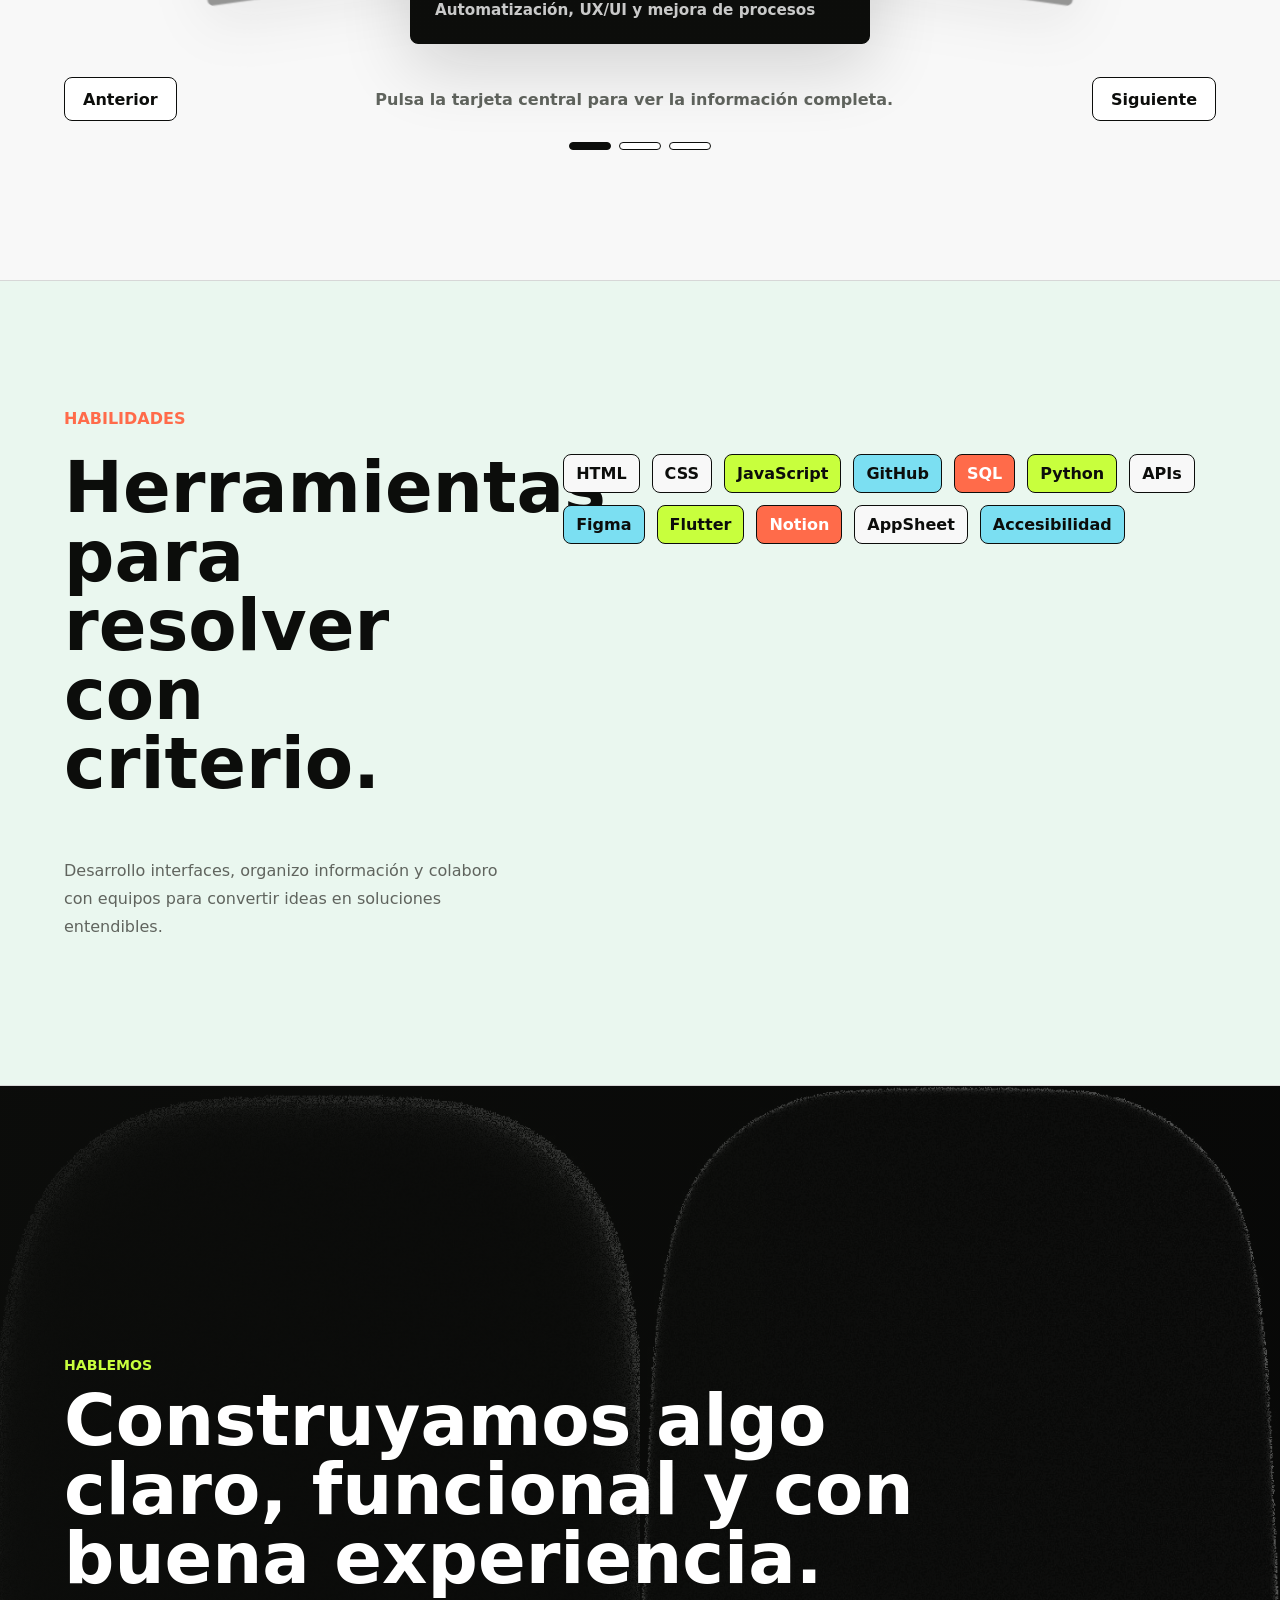
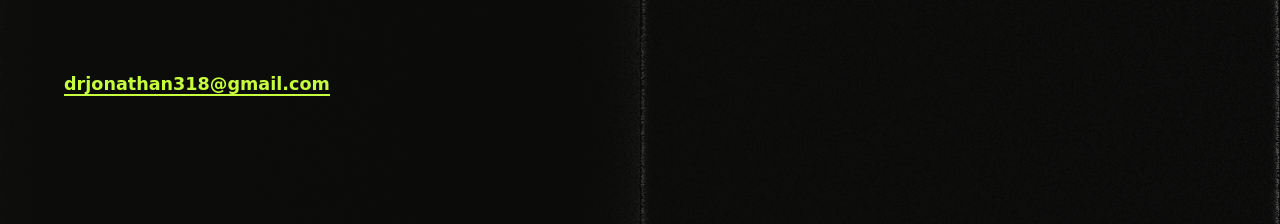
==== commit e7e7493f: "Se agrego la foto personal" ====
--- a/index.html
+++ b/index.html
@@ -80,7 +80,7 @@
             </p>
           </div>
           <figure class="retrato revelar">
-            <img src="assets/imagenes/pdf-p02-1.jpg" alt="Composición visual del portafolio de David Perez">
+            <img src="assets/imagenes/foto_porta.png" alt="Composición visual del portafolio de David Perez">
             <figcaption>Observación, estructura y detalle.</figcaption>
           </figure>
         </div>
@@ -161,18 +161,21 @@
 
         <div class="ruleta-proyectos revelar" data-ruleta>
           <div class="escenario-ruleta" aria-live="polite">
+            <!-- Tarjeta de AppSheet: usa una clase específica para controlar el tamaño del logo dentro de la ruleta. -->
             <a class="tarjeta-ruleta tarjeta-logo tarjeta-appsheet esta-activa" href="proyecto-appsheet.html" data-index="0">
               <img src="assets/imagenes/Appsheet.png" alt="Visual del proyecto en Google AppSheet">
               <span class="etiqueta-ruleta">Proyecto profesional</span>
               <strong>Aplicación operativa en Google AppSheet</strong>
               <small>Automatización, UX/UI y mejora de procesos</small>
             </a>
+            <!-- Tarjeta de React Native/Ingetelca: usa ajustes propios porque el logo es más ancho y detallado. -->
             <a class="tarjeta-ruleta tarjeta-logo tarjeta-inge esta-siguiente" href="proyecto-react-native.html" data-index="1">
               <img src="assets/imagenes/logo_inge.png" alt="Visual del proyecto en React Native">
               <span class="etiqueta-ruleta">Proyecto profesional</span>
               <strong>Migración a React Native</strong>
               <small>Rediseño, alta fidelidad y control de versiones</small>
             </a>
+            <!-- Tarjeta de Grow & Lead: usa ajustes propios para que el logo no se corte ni compita con el texto. -->
             <a class="tarjeta-ruleta tarjeta-logo tarjeta-grow esta-anterior" href="proyecto-grow-lead.html" data-index="2">
               <img src="assets/imagenes/Grow.png" alt="Visual del proyecto Grow and Lead">
               <span class="etiqueta-ruleta">Proyecto personal</span>
--- a/css/styles.css
+++ b/css/styles.css
@@ -482,12 +482,14 @@
   inset: 0;
 }
 
+/* Tarjetas con logo: crea un tratamiento común para logos centrados dentro de la ruleta. */
 .tarjeta-logo {
   background:
     radial-gradient(circle at 50% 24%, rgba(255, 255, 255, 0.14), transparent 36%),
     linear-gradient(180deg, #11120f 0%, var(--ink) 100%);
 }
 
+/* Panel interno claro: separa visualmente el logo del fondo oscuro de la tarjeta. */
 .tarjeta-logo::before {
   content: "";
   position: absolute;
@@ -499,6 +501,7 @@
     linear-gradient(135deg, rgba(255, 255, 255, 0.94), rgba(234, 247, 239, 0.82));
 }
 
+/* Imagen del logo: evita recortes usando contain y centra el recurso dentro del panel. */
 .tarjeta-logo img {
   top: 35%;
   left: 50%;
@@ -512,27 +515,32 @@
   transform: translate(-50%, -50%);
 }
 
+/* Degradado inferior: mejora la lectura del texto sobre la parte baja de la tarjeta. */
 .tarjeta-logo::after {
   z-index: 1;
   background: linear-gradient(180deg, rgba(12, 13, 11, 0) 50%, rgba(12, 13, 11, 0.94) 82%);
 }
 
+/* Separación del texto: empuja la etiqueta para que no invada el espacio del logo. */
 .tarjeta-logo .etiqueta-ruleta {
   margin-top: 185px;
 }
 
+/* Ajuste AppSheet: logo casi cuadrado, por eso necesita menor ancho. */
 .tarjeta-appsheet img {
-  width: 40% !important;
+  width: 54% !important;
   max-width: 180px;
 }
 
+/* Ajuste Ingetelca: logo horizontal con muchos detalles, necesita más ancho. */
 .tarjeta-inge img {
-  width: 68% !important;
+  width: 84% !important;
   max-width: 315px;
 }
 
+/* Ajuste Grow & Lead: logo ancho, pero se mantiene compacto para que no sature. */
 .tarjeta-grow img {
-  width: 52% !important;
+  width: 70% !important;
   max-width: 245px;
 }
 
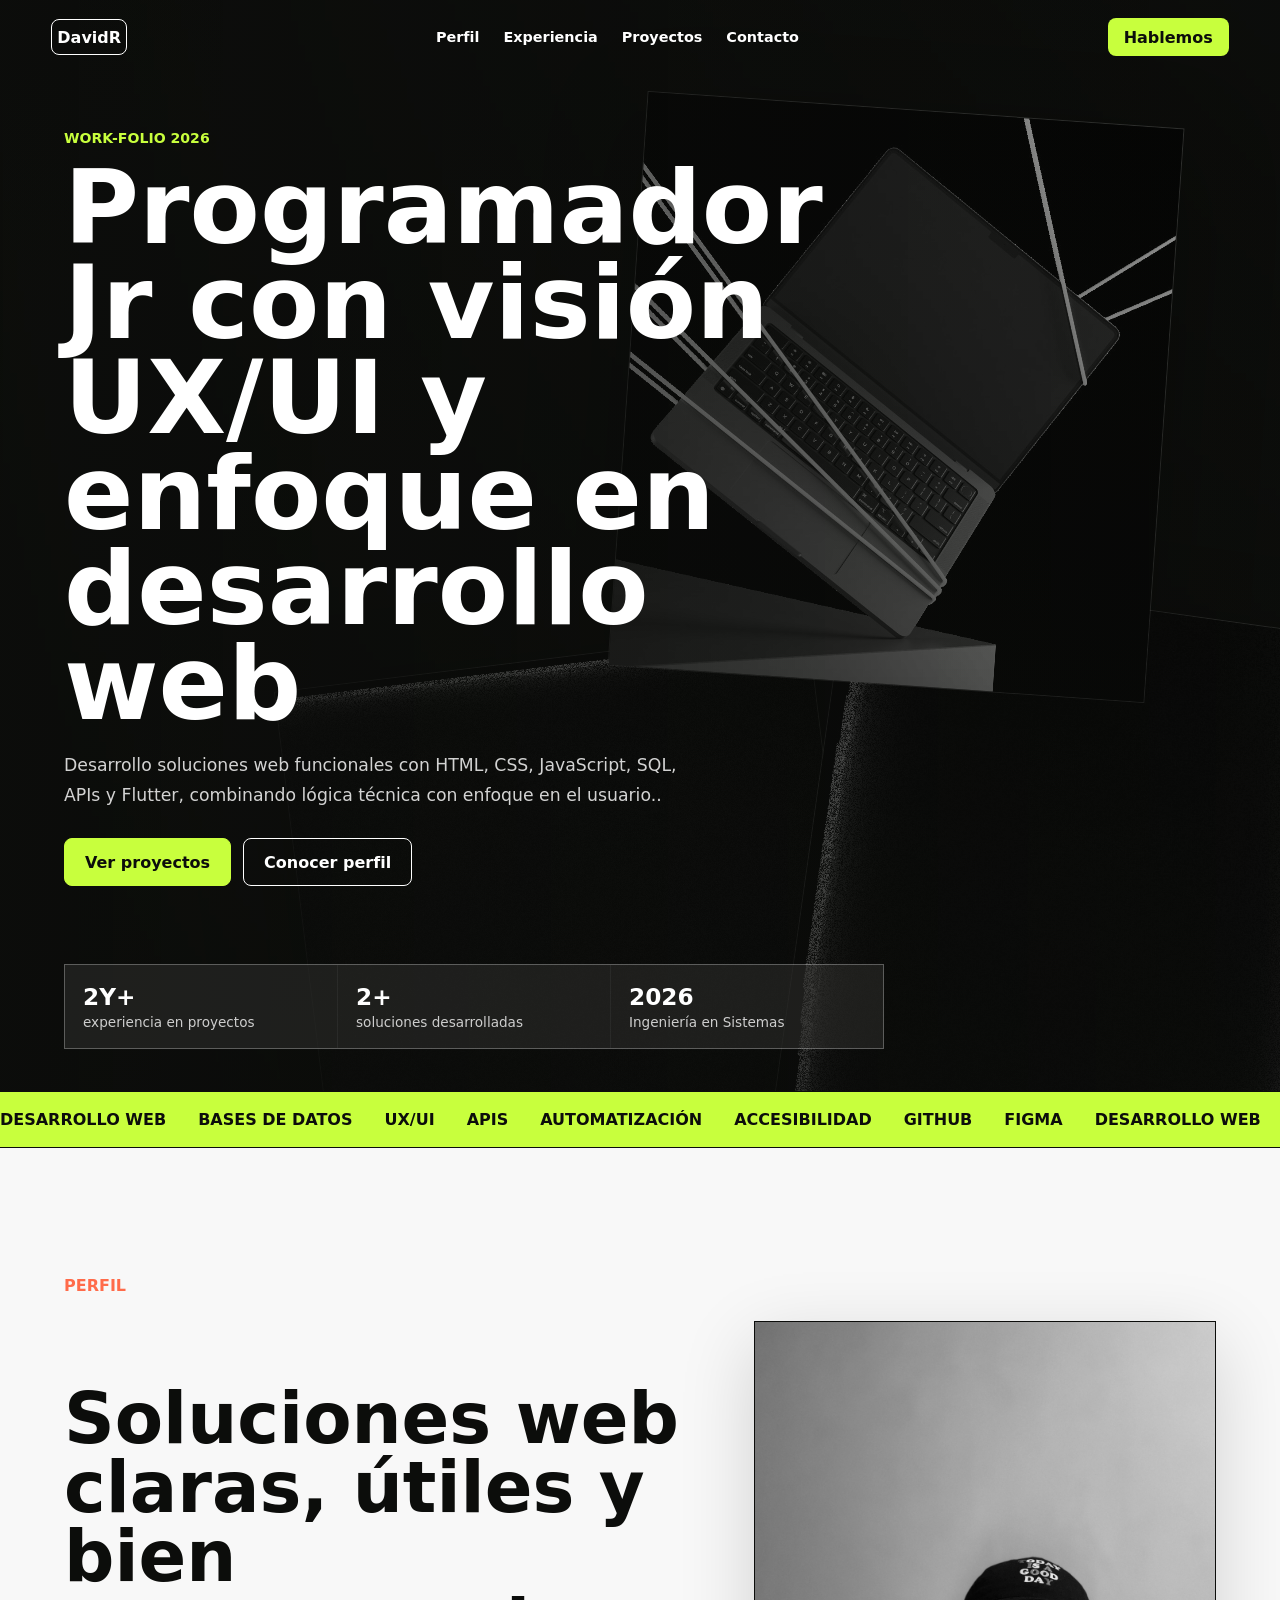
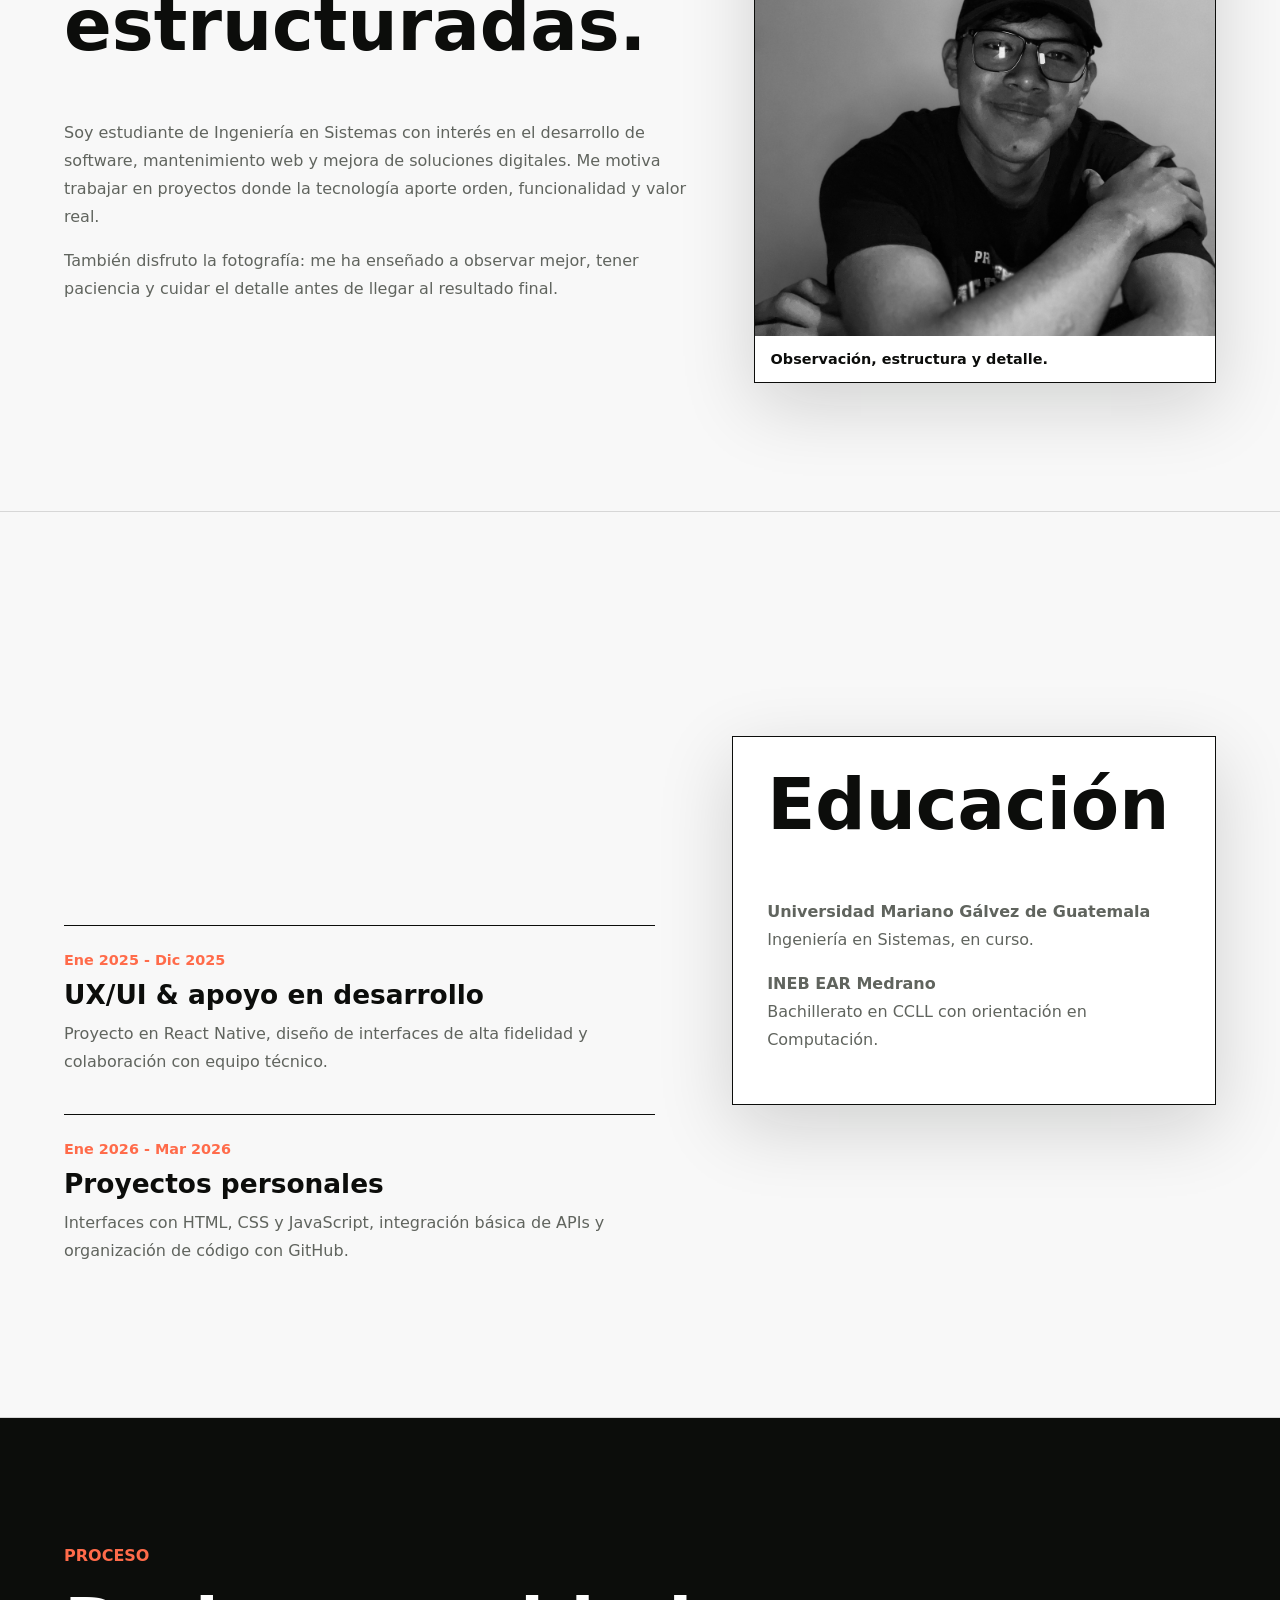
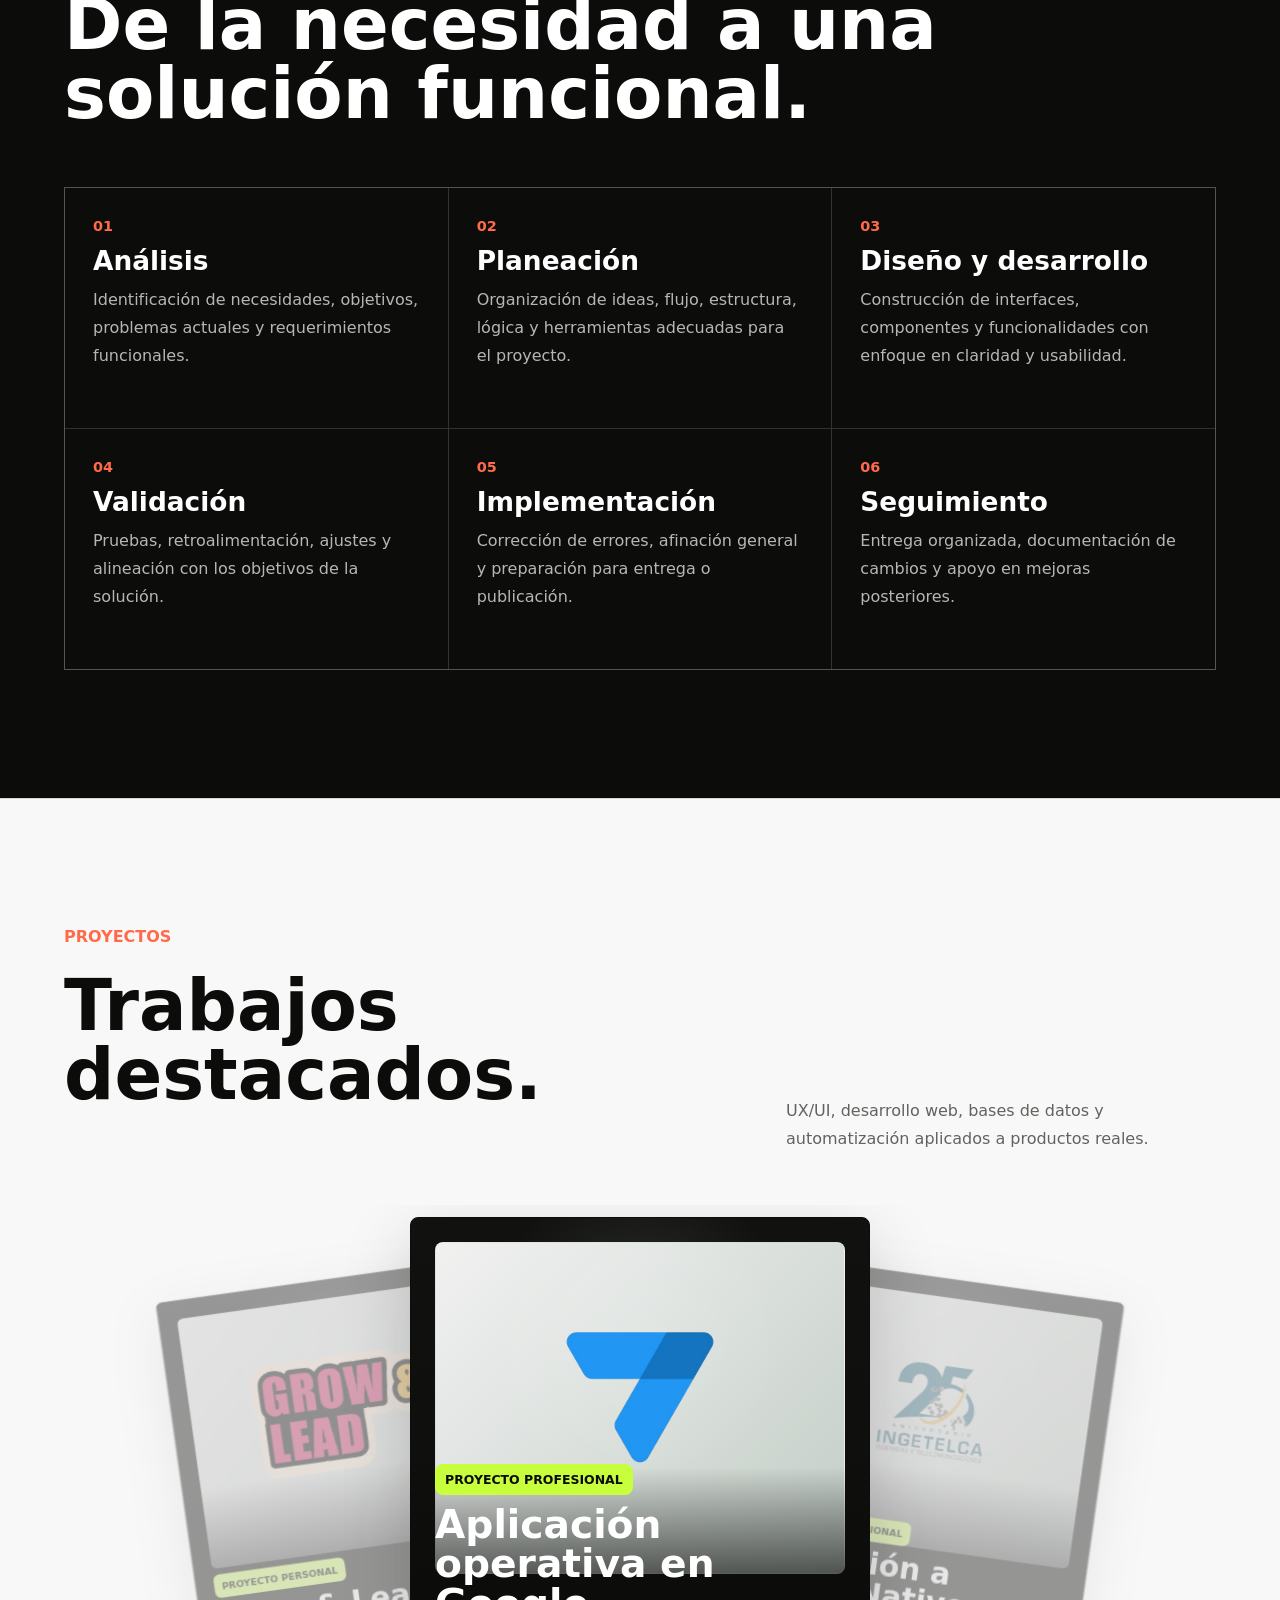
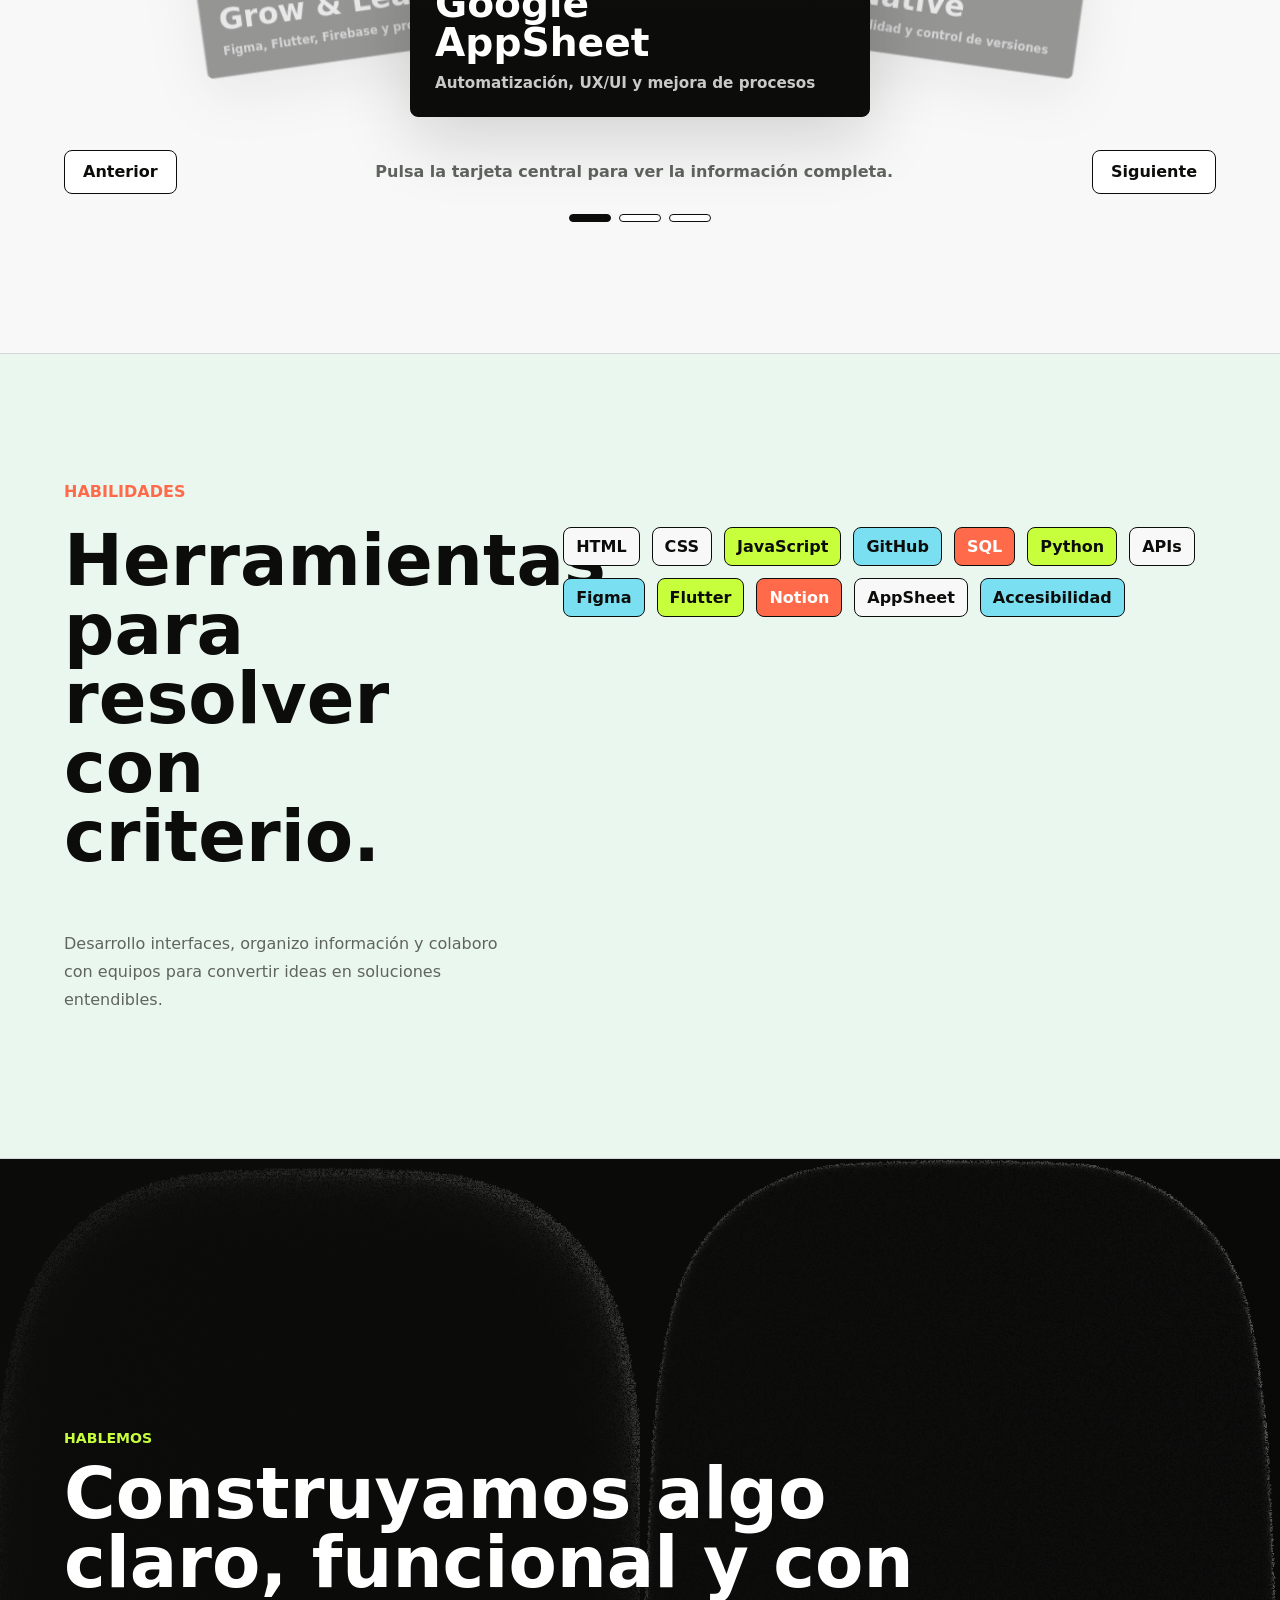
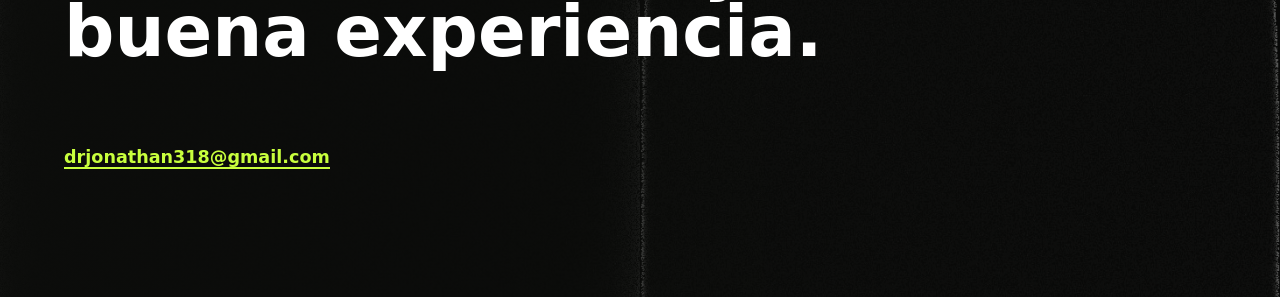
==== commit 7595638c: "Cambio de informacion de inicio y ajuste de imagenes de fondo" ====
--- a/index.html
+++ b/index.html
@@ -32,10 +32,10 @@
         </div>
         <div class="contenido-portada revelar">
           <p class="etiqueta">Work-folio 2026</p>
-          <h1>UX/UI, desarrollo web y soluciones digitales con orden.</h1>
+          <h1>Programador Jr con visión UX/UI y enfoque en desarrollo web</h1>
           <p class="texto-portada">
-            Diseño interfaces claras, mejoro procesos y construyo experiencias digitales útiles con HTML, CSS,
-            JavaScript, SQL, APIs y herramientas no-code.
+            Desarrollo soluciones web funcionales con HTML, CSS, JavaScript,
+  SQL, APIs y Flutter, combinando lógica técnica con enfoque en el usuario..
           </p>
           <div class="acciones-portada">
             <a class="boton primario" href="#proyectos">Ver proyectos</a>
@@ -80,7 +80,7 @@
             </p>
           </div>
           <figure class="retrato revelar">
-            <img src="assets/imagenes/foto_porta.png" alt="Composición visual del portafolio de David Perez">
+            <img src="assets/imagenes/Foto_Perfil7.jpeg" alt="Composición visual del portafolio de David Perez">
             <figcaption>Observación, estructura y detalle.</figcaption>
           </figure>
         </div>
--- a/css/styles.css
+++ b/css/styles.css
@@ -121,6 +121,7 @@
 .medios-portada {
   position: absolute;
   inset: 0;
+  z-index: 0;
 }
 
 .imagen-portada {
@@ -131,19 +132,25 @@
   box-shadow: 0 30px 90px rgba(0, 0, 0, 0.44);
 }
 
+/* Laptop principal: queda por encima de los otros cuadros para liderar la composición visual. */
 .imagen-a {
+  z-index: 2;
   right: 9%;
   top: 10%;
   transform: rotate(4deg);
 }
 
+/* Cuadro secundario: se mantiene por debajo de la laptop para dar profundidad. */
 .imagen-b {
+  z-index: 0;
   right: 34%;
   bottom: -13%;
   transform: rotate(-7deg);
 }
 
+/* Cuadro frontal oscuro: acompaña la composición, pero no debe tapar la laptop. */
 .imagen-c {
+  z-index: 1;
   right: -5%;
   bottom: -8%;
   transform: rotate(8deg);
@@ -387,7 +394,7 @@
 }
 
 .proceso .etiqueta-seccion {
-  color: var(--mint);
+  color: var(--coral);
 }
 
 .cuadricula-proceso {
@@ -466,7 +473,7 @@
   box-shadow: var(--shadow);
   transform: translate(-50%, -50%) scale(0.78);
   opacity: 0.42;
-  pointer-events: none;
+  pointer-events: auto;
   transition: transform 420ms ease, opacity 420ms ease, filter 420ms ease;
 }
 
@@ -594,7 +601,13 @@
 }
 
 .tarjeta-ruleta:not(.esta-activa) {
+  cursor: pointer;
   filter: saturate(0.72) brightness(0.82);
+}
+
+/* Pista visual: las tarjetas laterales se iluminan un poco al pasar el mouse para indicar que se pueden seleccionar. */
+.tarjeta-ruleta:not(.esta-activa):hover {
+  opacity: 0.62;
 }
 
 .controles-ruleta {
@@ -755,10 +768,10 @@
 
 .nombre-caso {
   width: 100vw;
-  min-height: 72vh;
+  min-height: auto;
   display: grid;
   align-content: end;
-  padding: clamp(120px, 14vw, 190px) calc((100vw - var(--ancho-caso)) / 2) clamp(42px, 8vw, 96px);
+  padding: clamp(96px, 11vw, 150px) calc((100vw - var(--ancho-caso)) / 2) clamp(48px, 7vw, 86px);
   border-top: 0;
   background: var(--ink);
   color: var(--white);
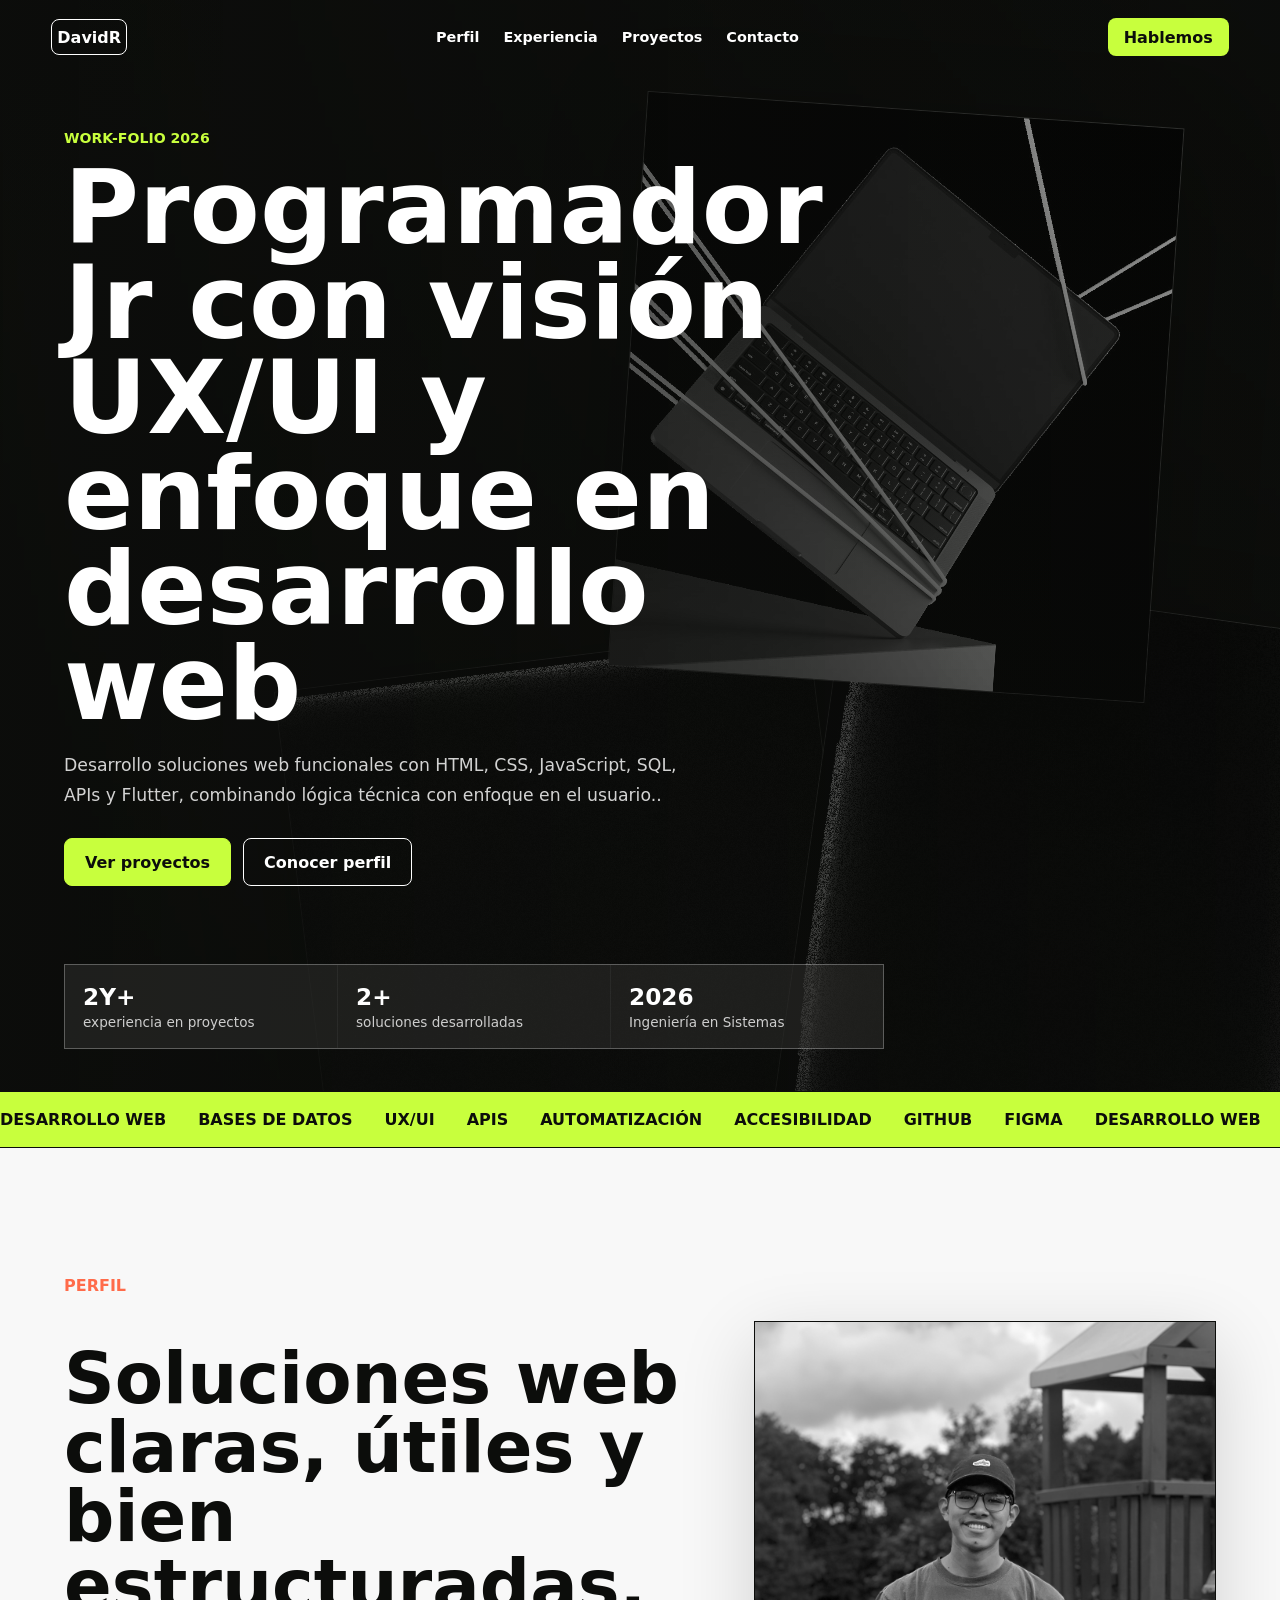
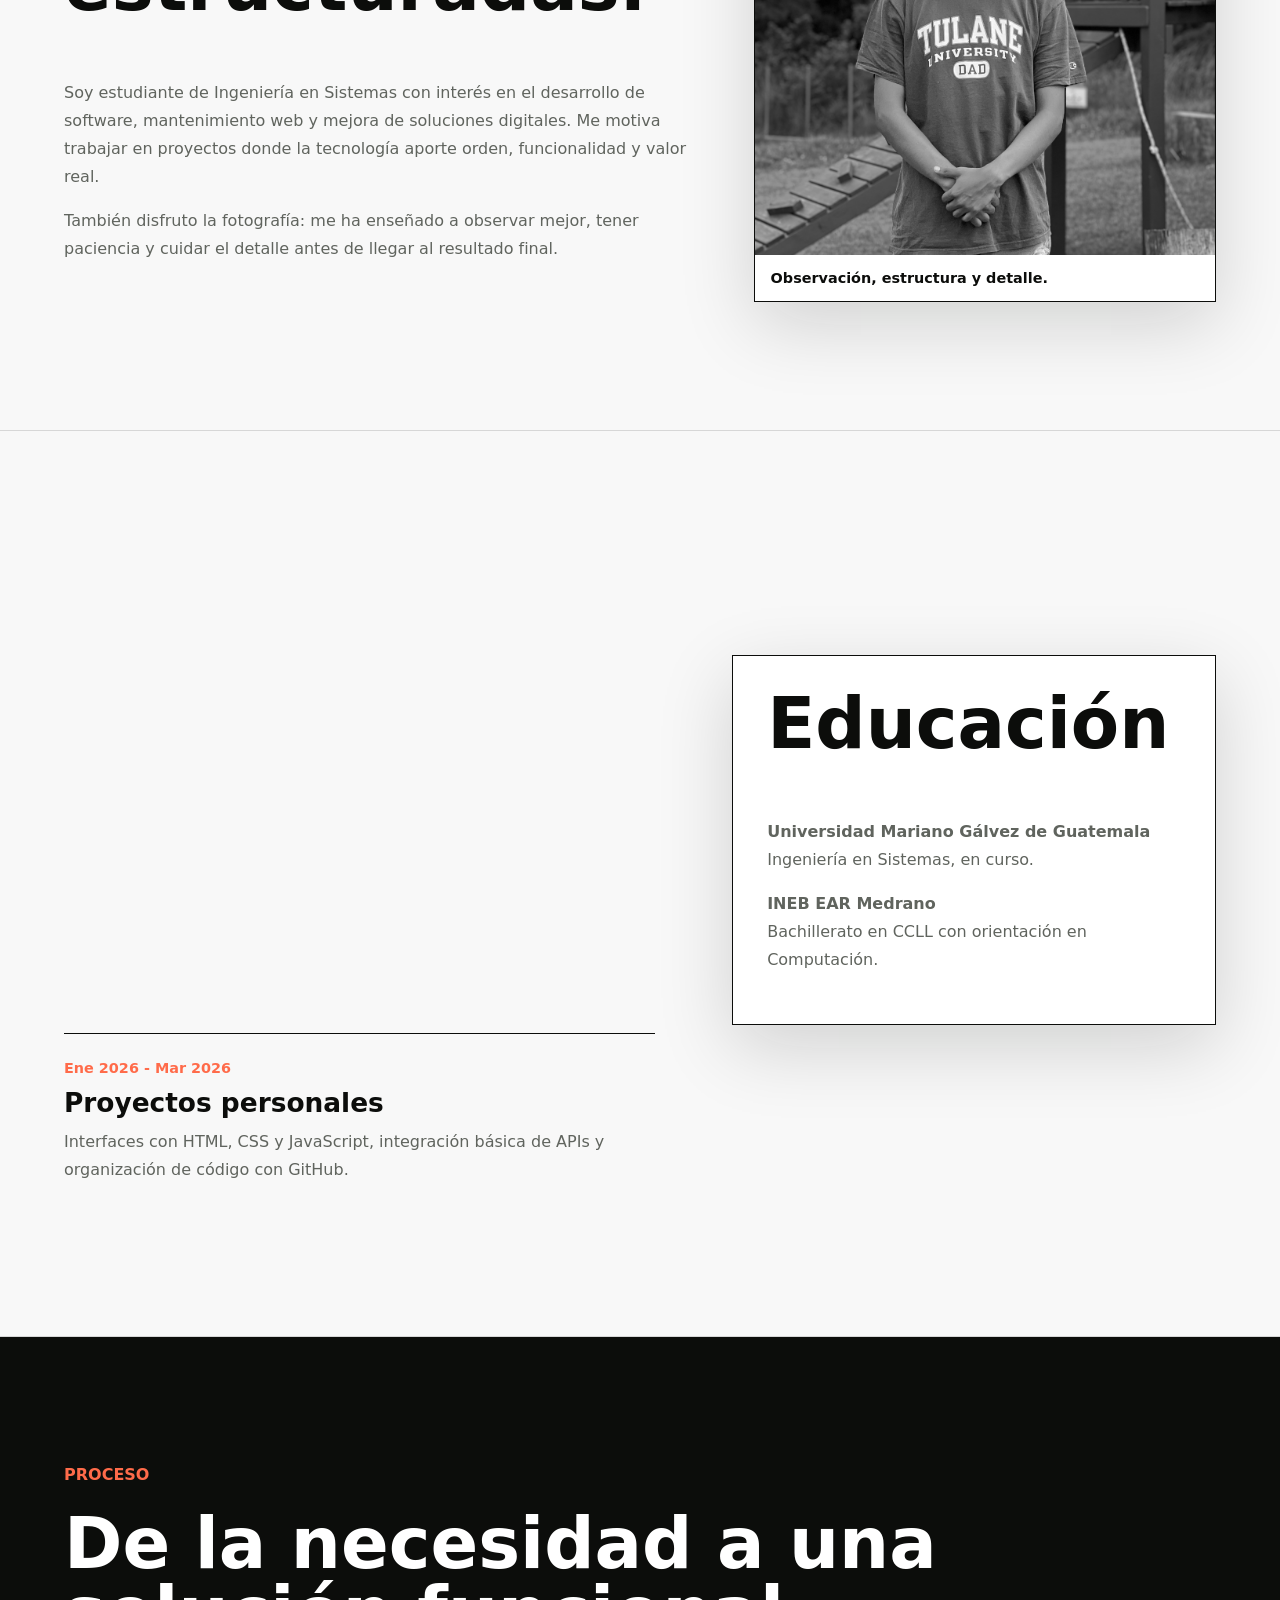
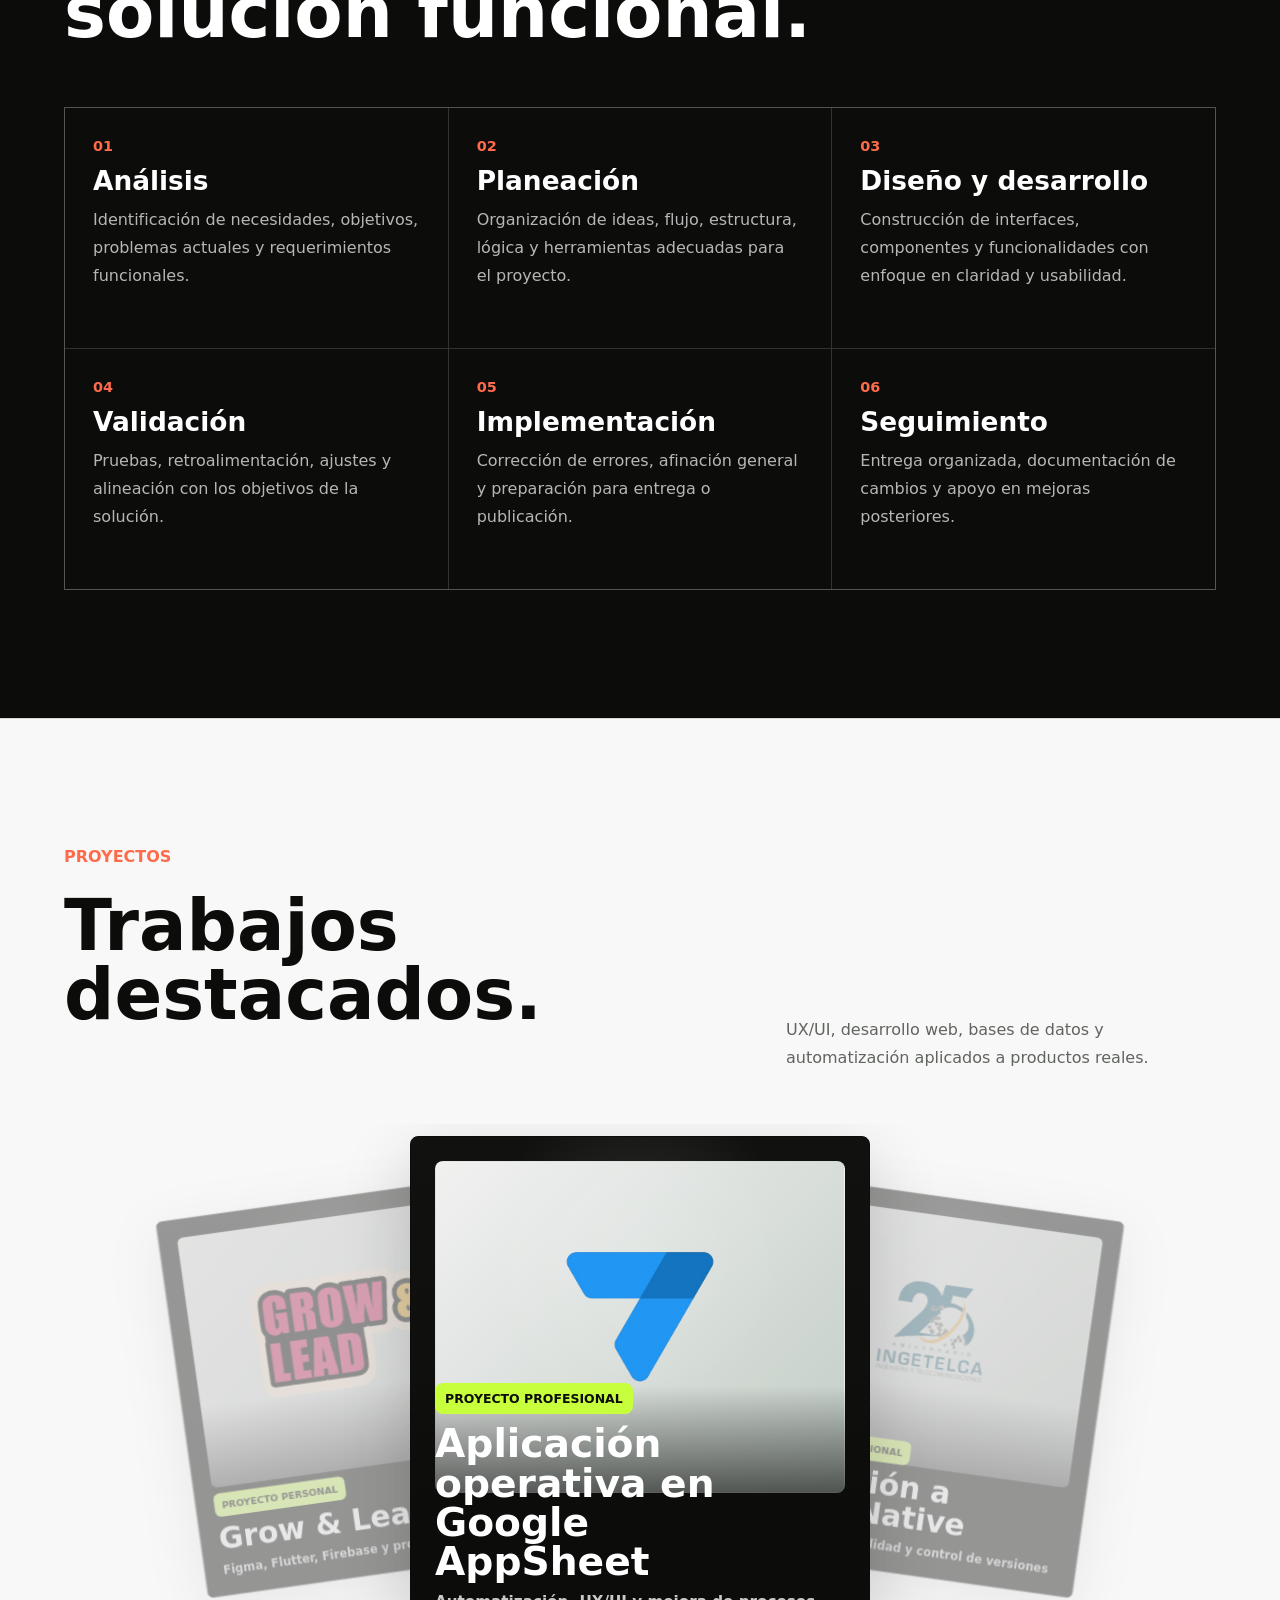
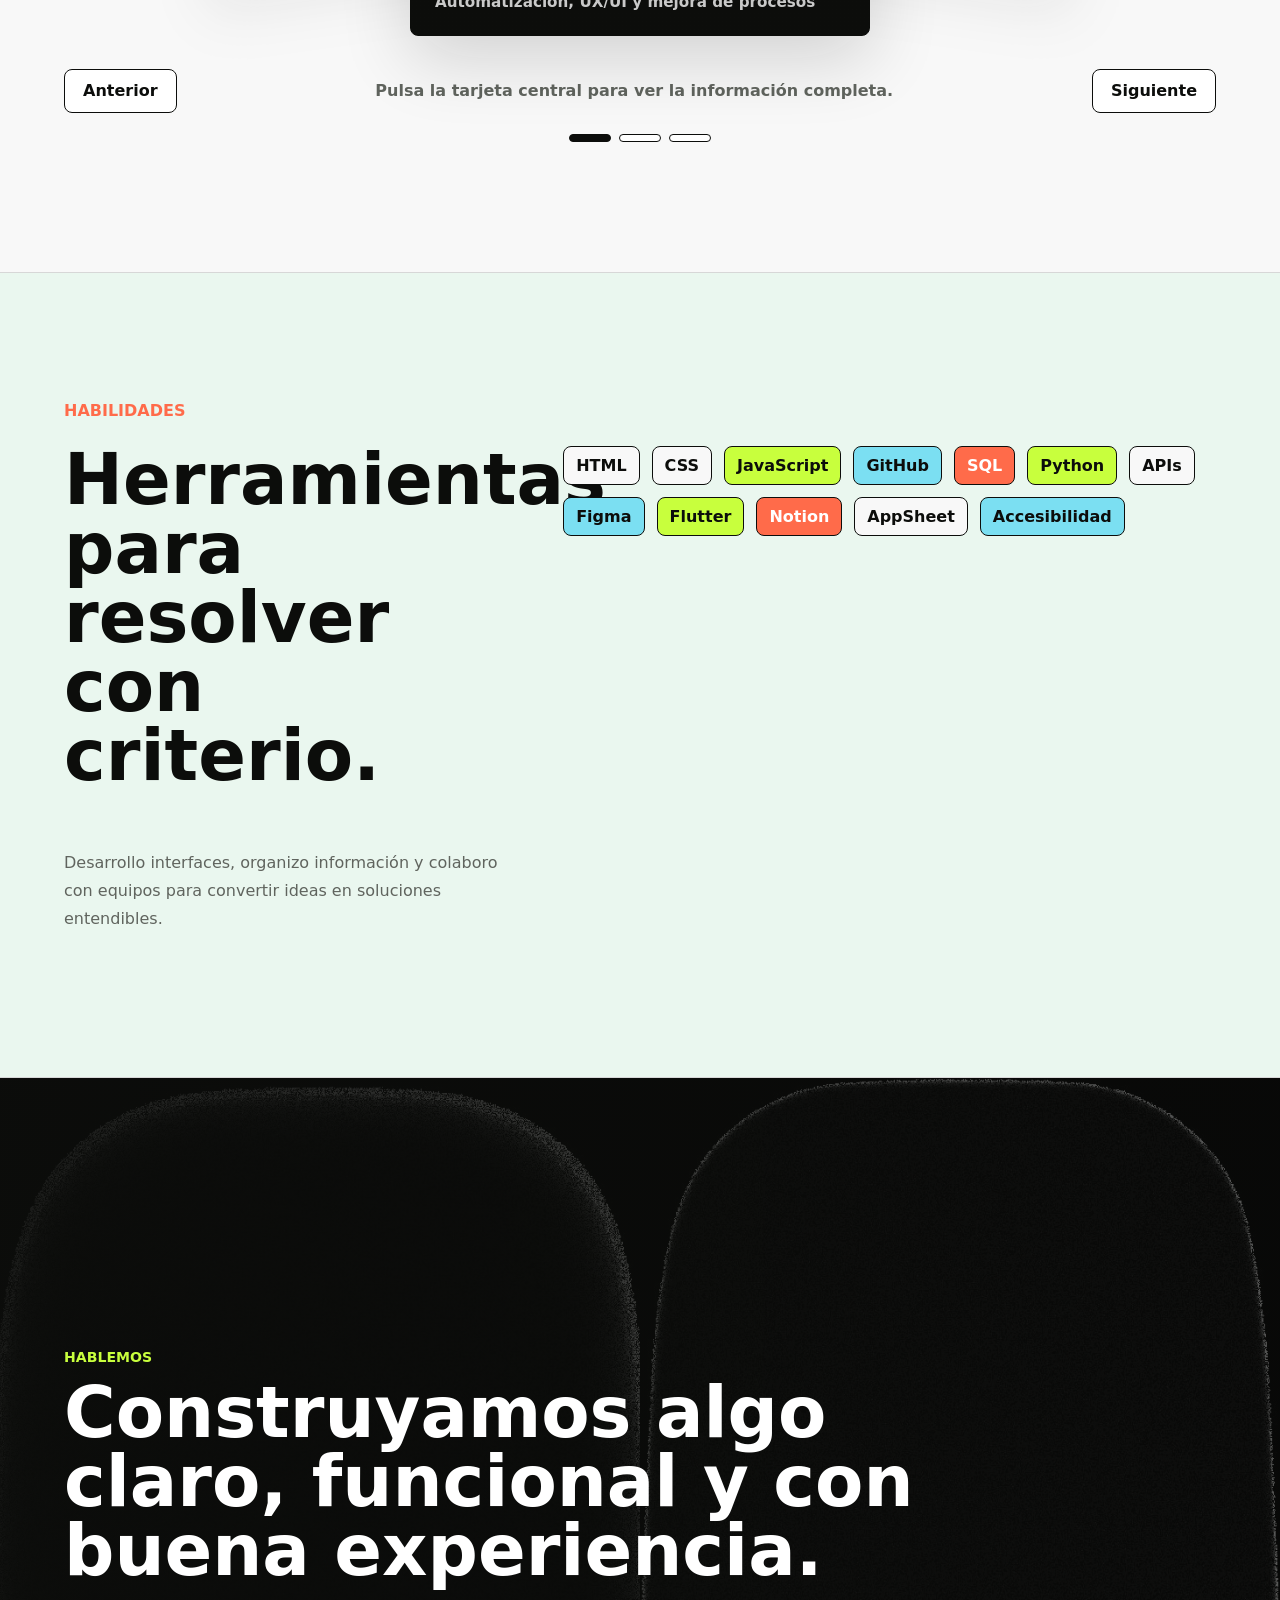
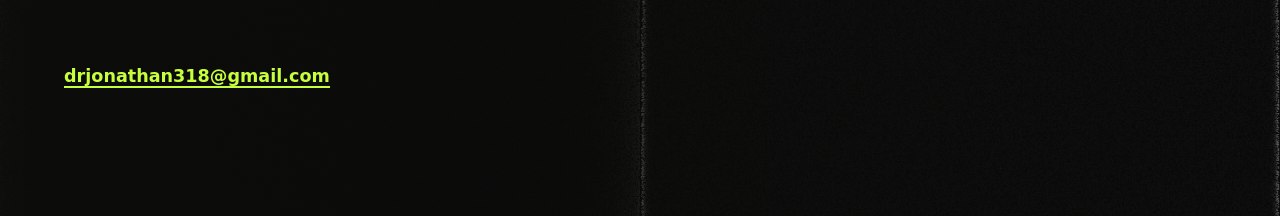
==== commit 53f77b28: "Cambio de foto de portada" ====
--- a/index.html
+++ b/index.html
@@ -80,7 +80,7 @@
             </p>
           </div>
           <figure class="retrato revelar">
-            <img src="assets/imagenes/Foto_Perfil7.jpeg" alt="Composición visual del portafolio de David Perez">
+            <img src="assets/imagenes/Foto_portada.jpeg" alt="Composición visual del portafolio de David Perez">
             <figcaption>Observación, estructura y detalle.</figcaption>
           </figure>
         </div>
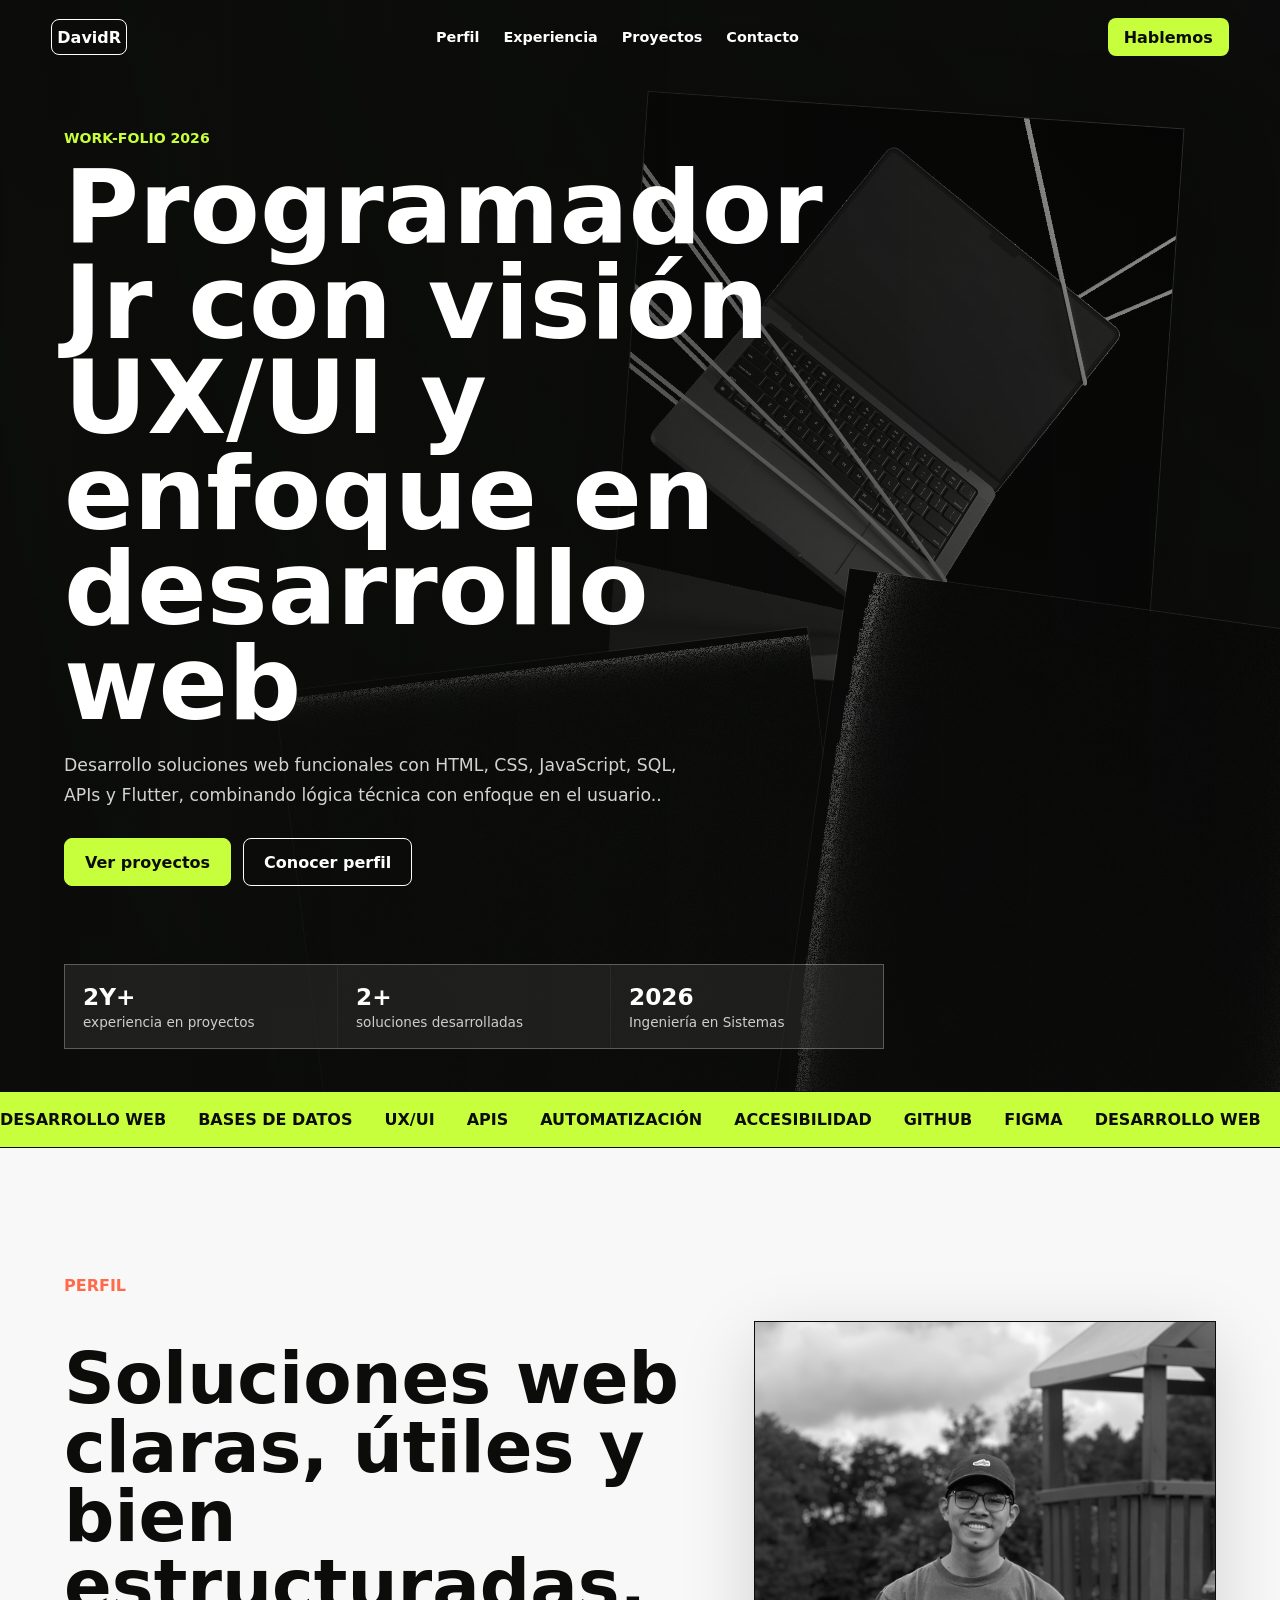
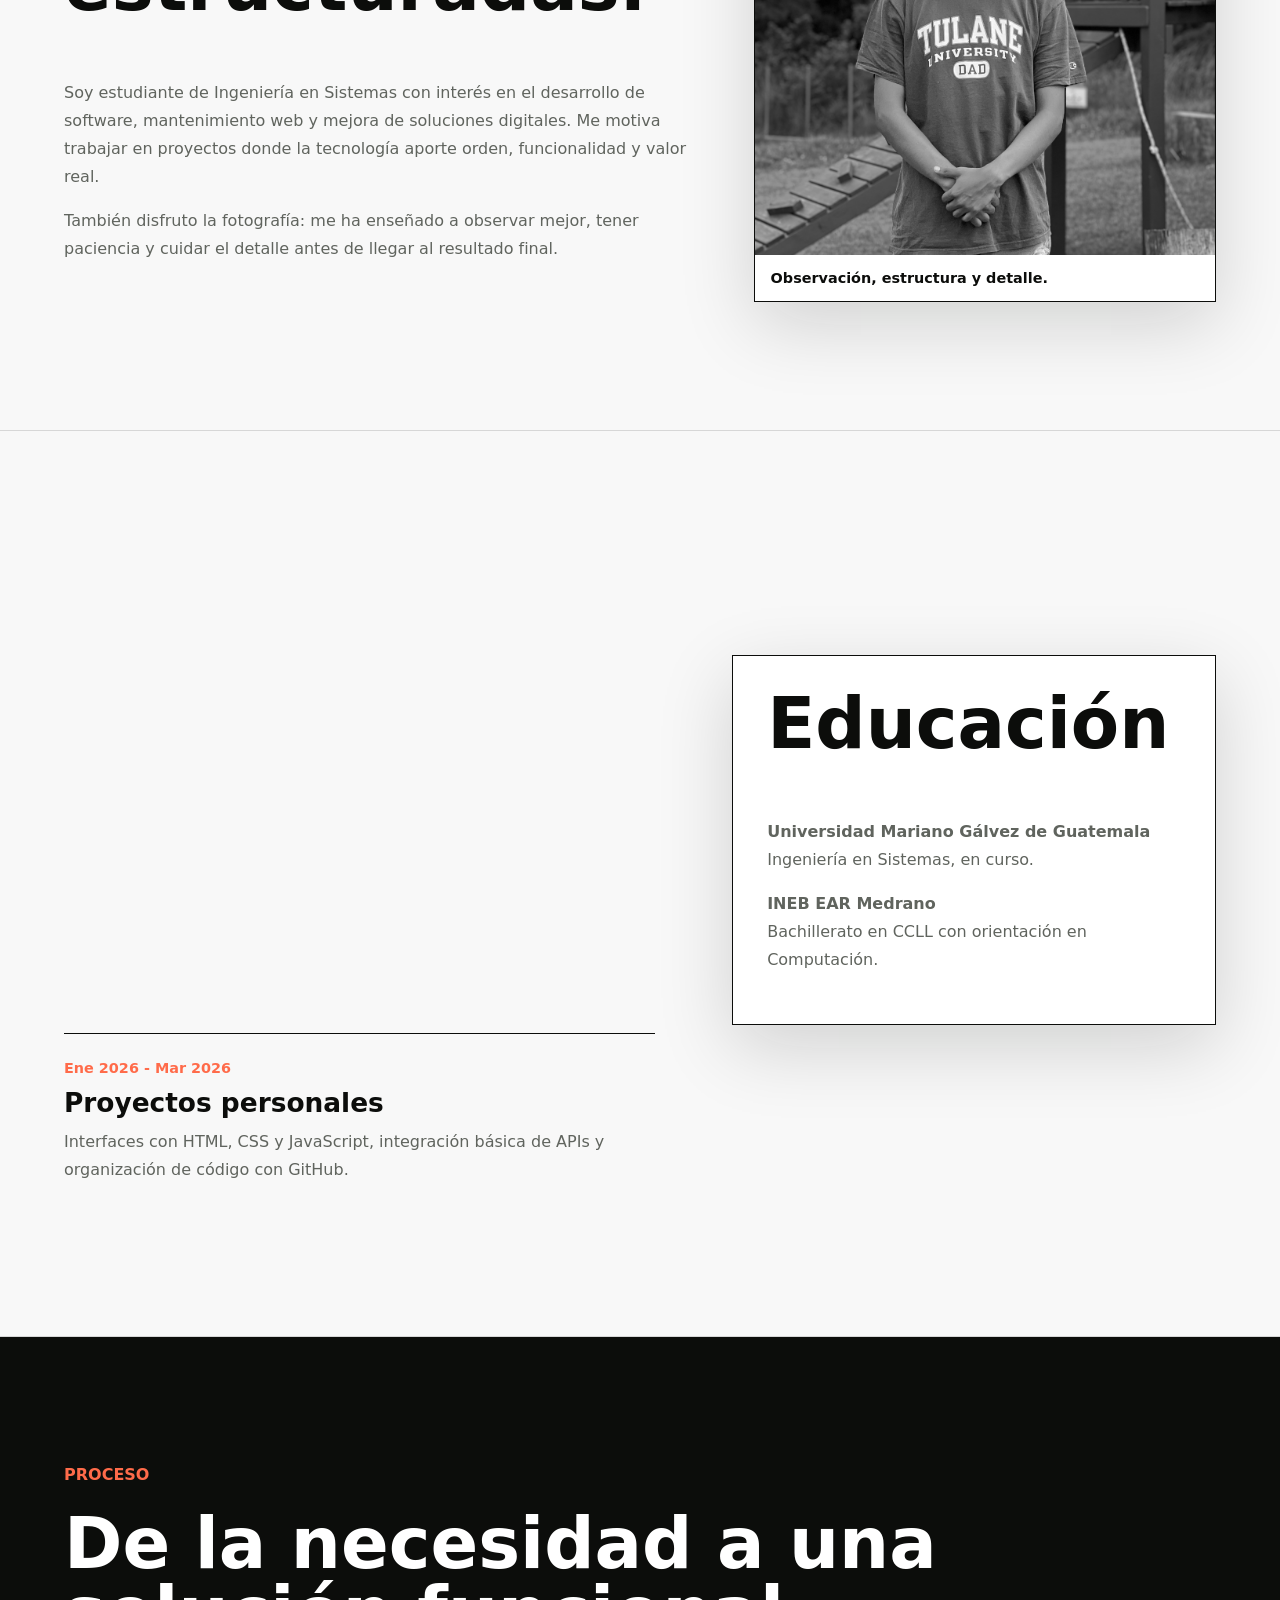
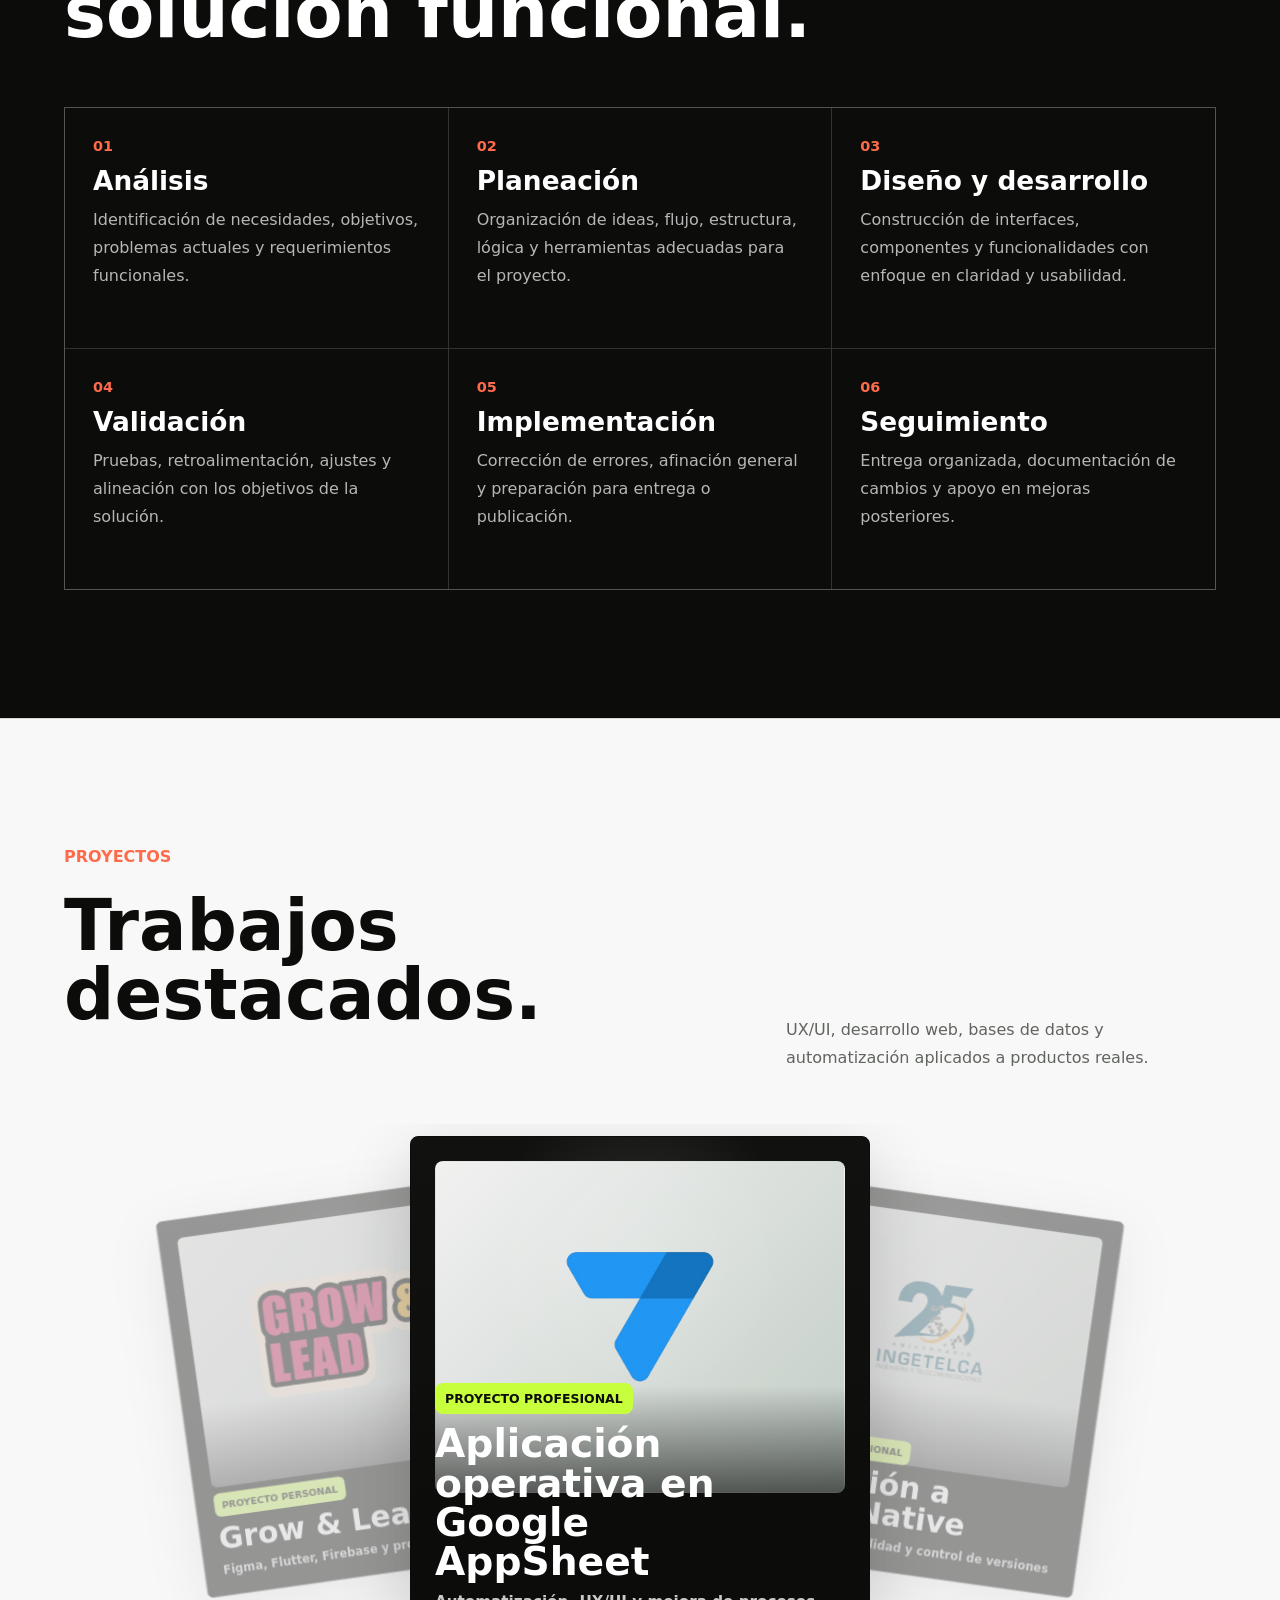
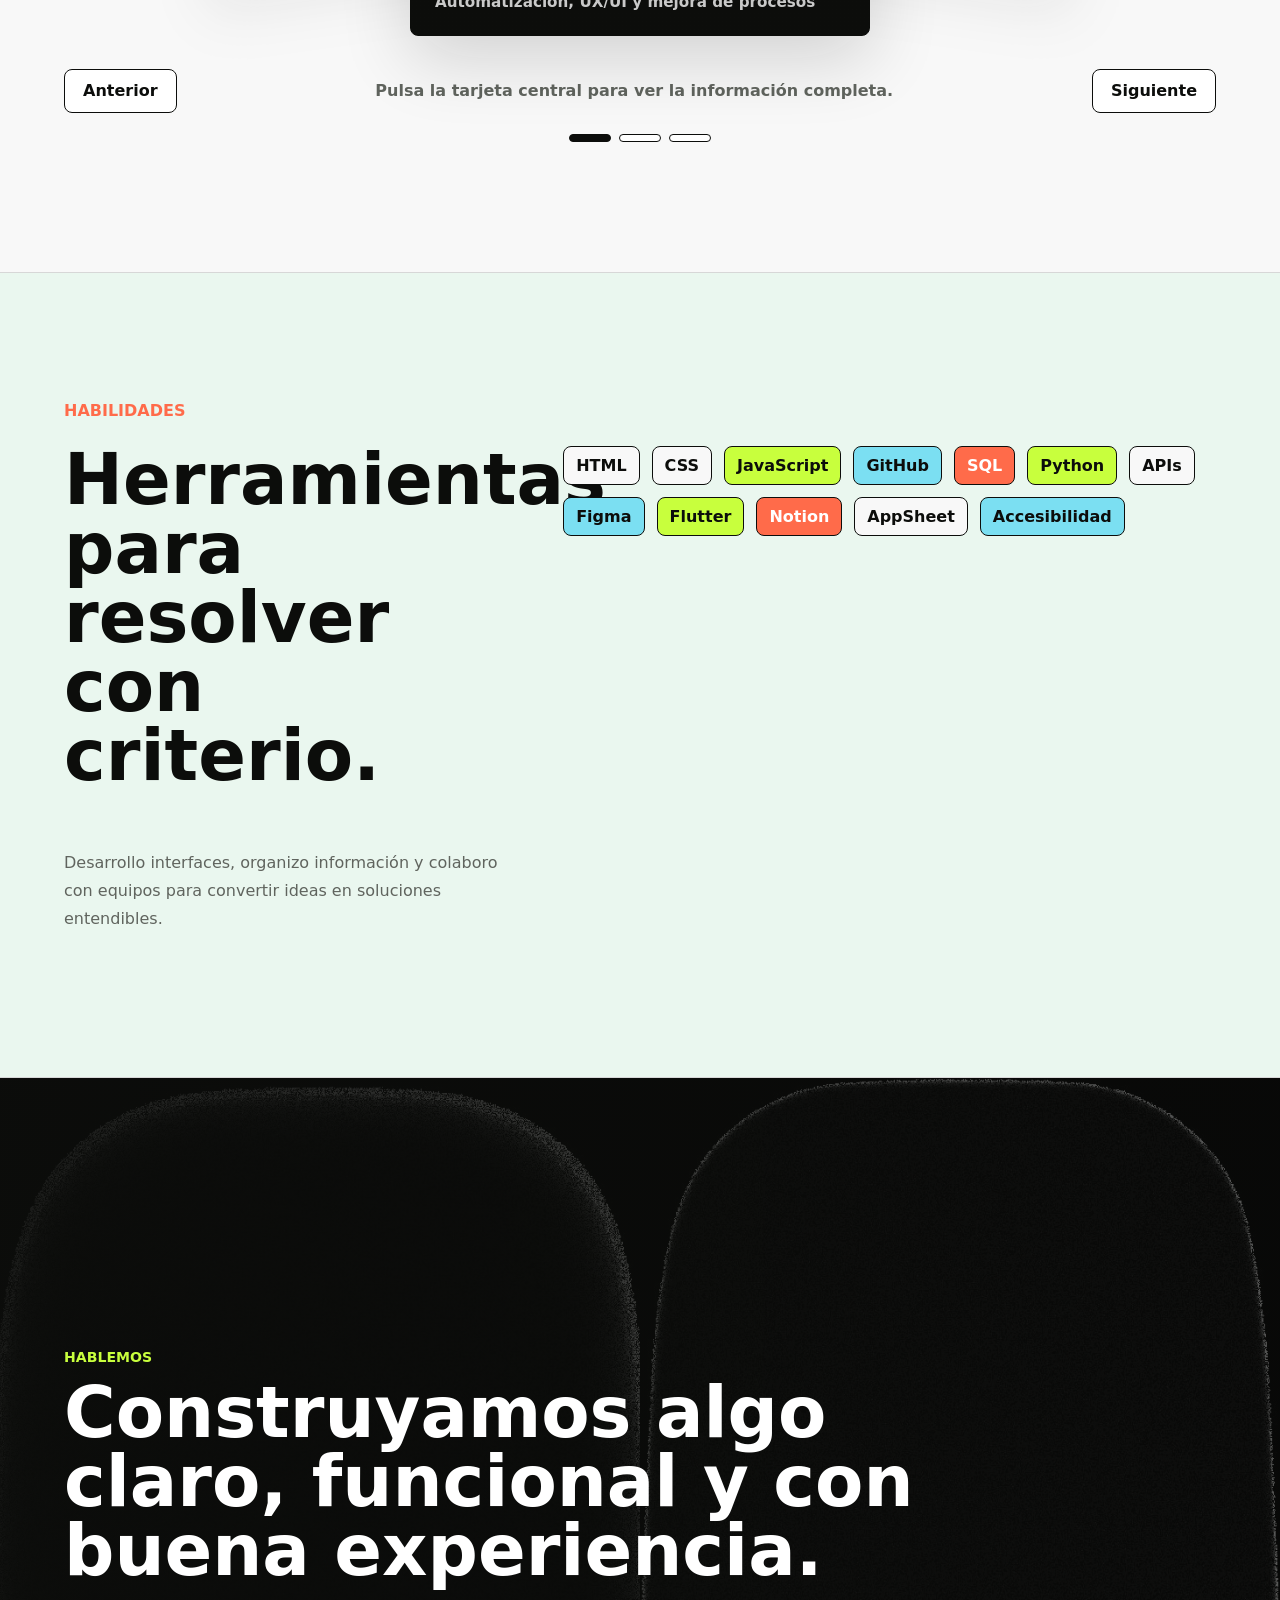
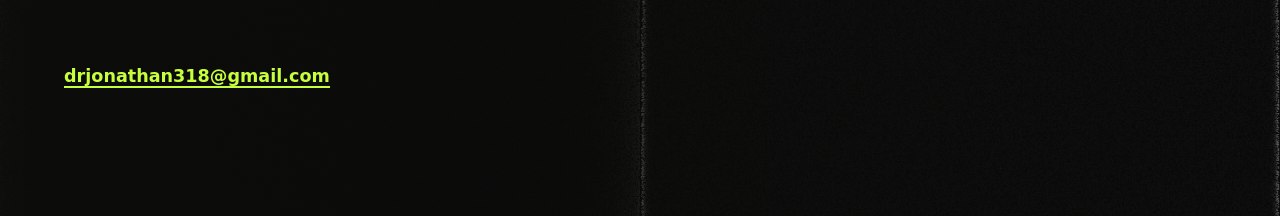
==== commit 7fc98b3e: "Agrega menú móvil y swipe en ruleta" ====
--- a/index.html
+++ b/index.html
@@ -4,7 +4,7 @@
     <meta charset="utf-8">
     <meta name="viewport" content="width=device-width, initial-scale=1">
     <meta name="description" content="Portafolio web de David Perez, UX/UI y desarrollo web.">
-    <title>David Perez | UX/UI & Desarrollo Web</title>
+    <title>David Perez | Programador Jr / Diseñador UX/UI</title>
     <link rel="stylesheet" href="css/styles.css">
   </head>
   <body>
@@ -13,11 +13,19 @@
       <a class="marca" href="#inicio" aria-label="Ir al inicio">
         <span>DavidR</span>
       </a>
-      <nav class="navegacion" aria-label="Navegación principal">
+      <!-- Botón de menú móvil: aparece cuando la navegación horizontal ya no cabe. -->
+      <button class="boton-menu" type="button" aria-label="Abrir menú" aria-expanded="false" data-boton-menu>
+        <span class="linea-menu"></span>
+        <span class="linea-menu"></span>
+        <span class="linea-menu"></span>
+      </button>
+      <!-- Navegación principal: en escritorio es horizontal y en móvil se convierte en panel desplegable. -->
+      <nav class="navegacion" aria-label="Navegación principal" data-menu>
         <a href="#perfil">Perfil</a>
         <a href="#experiencia">Experiencia</a>
         <a href="#proyectos">Proyectos</a>
         <a href="#contacto">Contacto</a>
+        <a class="enlace-menu-movil" href="mailto:drjonathan318@gmail.com">Hablemos</a>
       </nav>
       <a class="accion-cabecera" href="mailto:drjonathan318@gmail.com">Hablemos</a>
     </header>
--- a/css/styles.css
+++ b/css/styles.css
@@ -85,6 +85,30 @@
   font-weight: 600;
 }
 
+/* Enlace extra del menú móvil: replica la acción principal cuando la cabecera se simplifica. */
+.enlace-menu-movil {
+  display: none;
+}
+
+/* Botón hamburguesa: solo aparece en pantallas reducidas para abrir/cerrar la navegación. */
+.boton-menu {
+  display: none;
+  gap: 4px;
+  padding: 0;
+  border: 0;
+  background: transparent;
+  cursor: pointer;
+}
+
+/* Líneas del ícono: construyen el botón visual del menú hamburguesa. */
+.linea-menu {
+  display: block;
+  width: 22px;
+  height: 2px;
+  border-radius: 999px;
+  background: currentColor;
+}
+
 .accion-cabecera {
   display: inline-grid;
   place-items: center;
@@ -132,25 +156,25 @@
   box-shadow: 0 30px 90px rgba(0, 0, 0, 0.44);
 }
 
-/* Laptop principal: queda por encima de los otros cuadros para liderar la composición visual. */
+/* Cuadro trasero: queda en la capa más baja para iniciar la profundidad visual. */
 .imagen-a {
-  z-index: 2;
+  z-index: 0;
   right: 9%;
   top: 10%;
   transform: rotate(4deg);
 }
 
-/* Cuadro secundario: se mantiene por debajo de la laptop para dar profundidad. */
+/* Laptop central: queda en medio de la composición para que sea el foco secundario. */
 .imagen-b {
-  z-index: 0;
+  z-index: 1;
   right: 34%;
   bottom: -13%;
   transform: rotate(-7deg);
 }
 
-/* Cuadro frontal oscuro: acompaña la composición, pero no debe tapar la laptop. */
+/* Cuadro frontal oscuro: queda arriba de la laptop para cerrar la composición en primer plano. */
 .imagen-c {
-  z-index: 1;
+  z-index: 2;
   right: -5%;
   bottom: -8%;
   transform: rotate(8deg);
@@ -449,6 +473,7 @@
   align-items: center;
   margin-top: 28px;
   overflow: hidden;
+  touch-action: pan-y;
 }
 
 .escenario-ruleta {
@@ -841,10 +866,48 @@
 /* Ajustes para tablets y pantallas medianas. */
 @media (max-width: 880px) {
   .cabecera-sitio {
-    grid-template-columns: auto auto;
-  }
-
+    grid-template-columns: auto auto auto;
+    align-items: center;
+  }
+
+  /* Navegación móvil: se vuelve un panel desplegable debajo de la cabecera. */
   .navegacion {
+    position: absolute;
+    top: calc(100% + 10px);
+    left: 14px;
+    right: 14px;
+    display: none;
+    flex-direction: column;
+    gap: 14px;
+    padding: 18px;
+    border: 1px solid currentColor;
+    border-radius: 8px;
+    background: rgba(12, 13, 11, 0.96);
+    color: var(--white);
+    box-shadow: var(--shadow);
+  }
+
+  /* Estado abierto del menú móvil. */
+  .navegacion.esta-abierta {
+    display: flex;
+  }
+
+  /* Botón hamburguesa visible en móvil. */
+  .boton-menu {
+    display: inline-grid;
+    justify-self: end;
+  }
+
+  /* Acción secundaria dentro del menú móvil. */
+  .enlace-menu-movil {
+    display: inline-flex;
+    padding-top: 10px;
+    border-top: 1px solid rgba(255, 255, 255, 0.16);
+    font-weight: 800;
+  }
+
+  /* Oculta el botón lateral grande en móvil para evitar duplicidad con el menú. */
+  .accion-cabecera {
     display: none;
   }
 
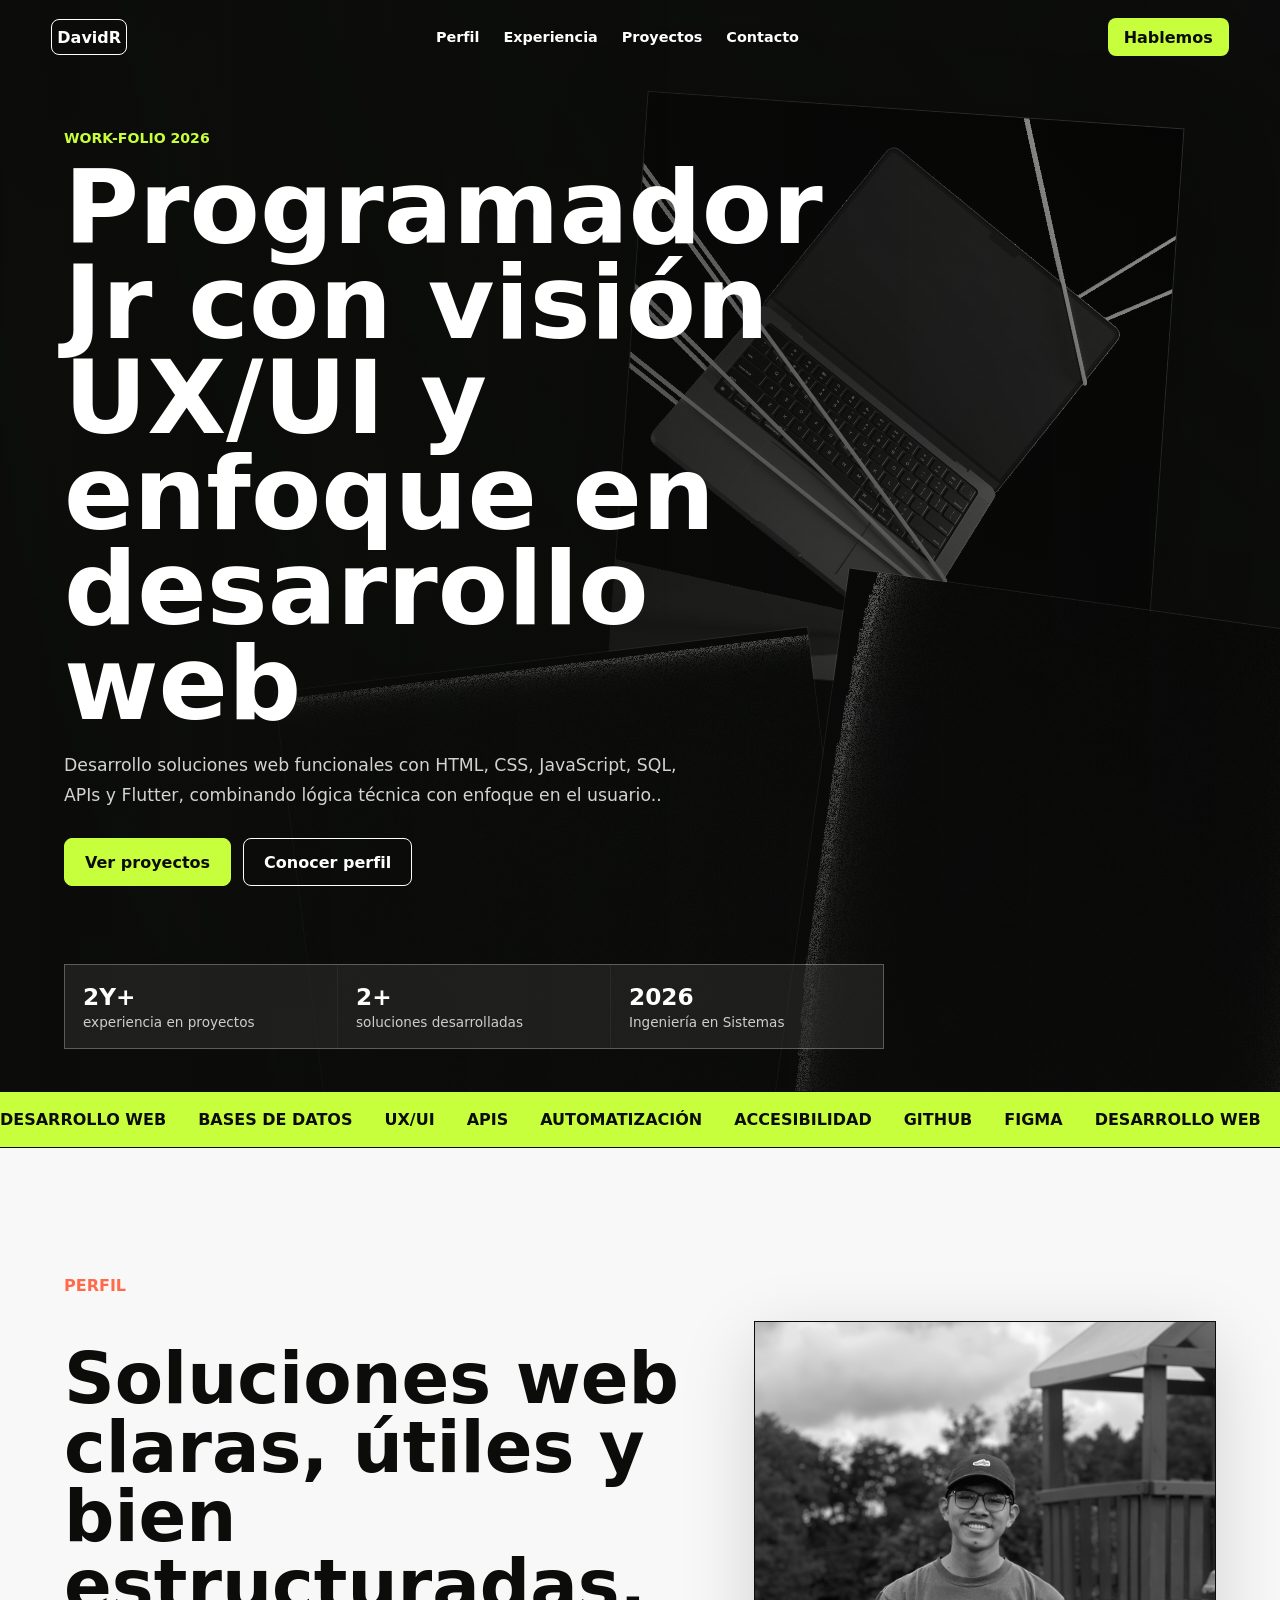
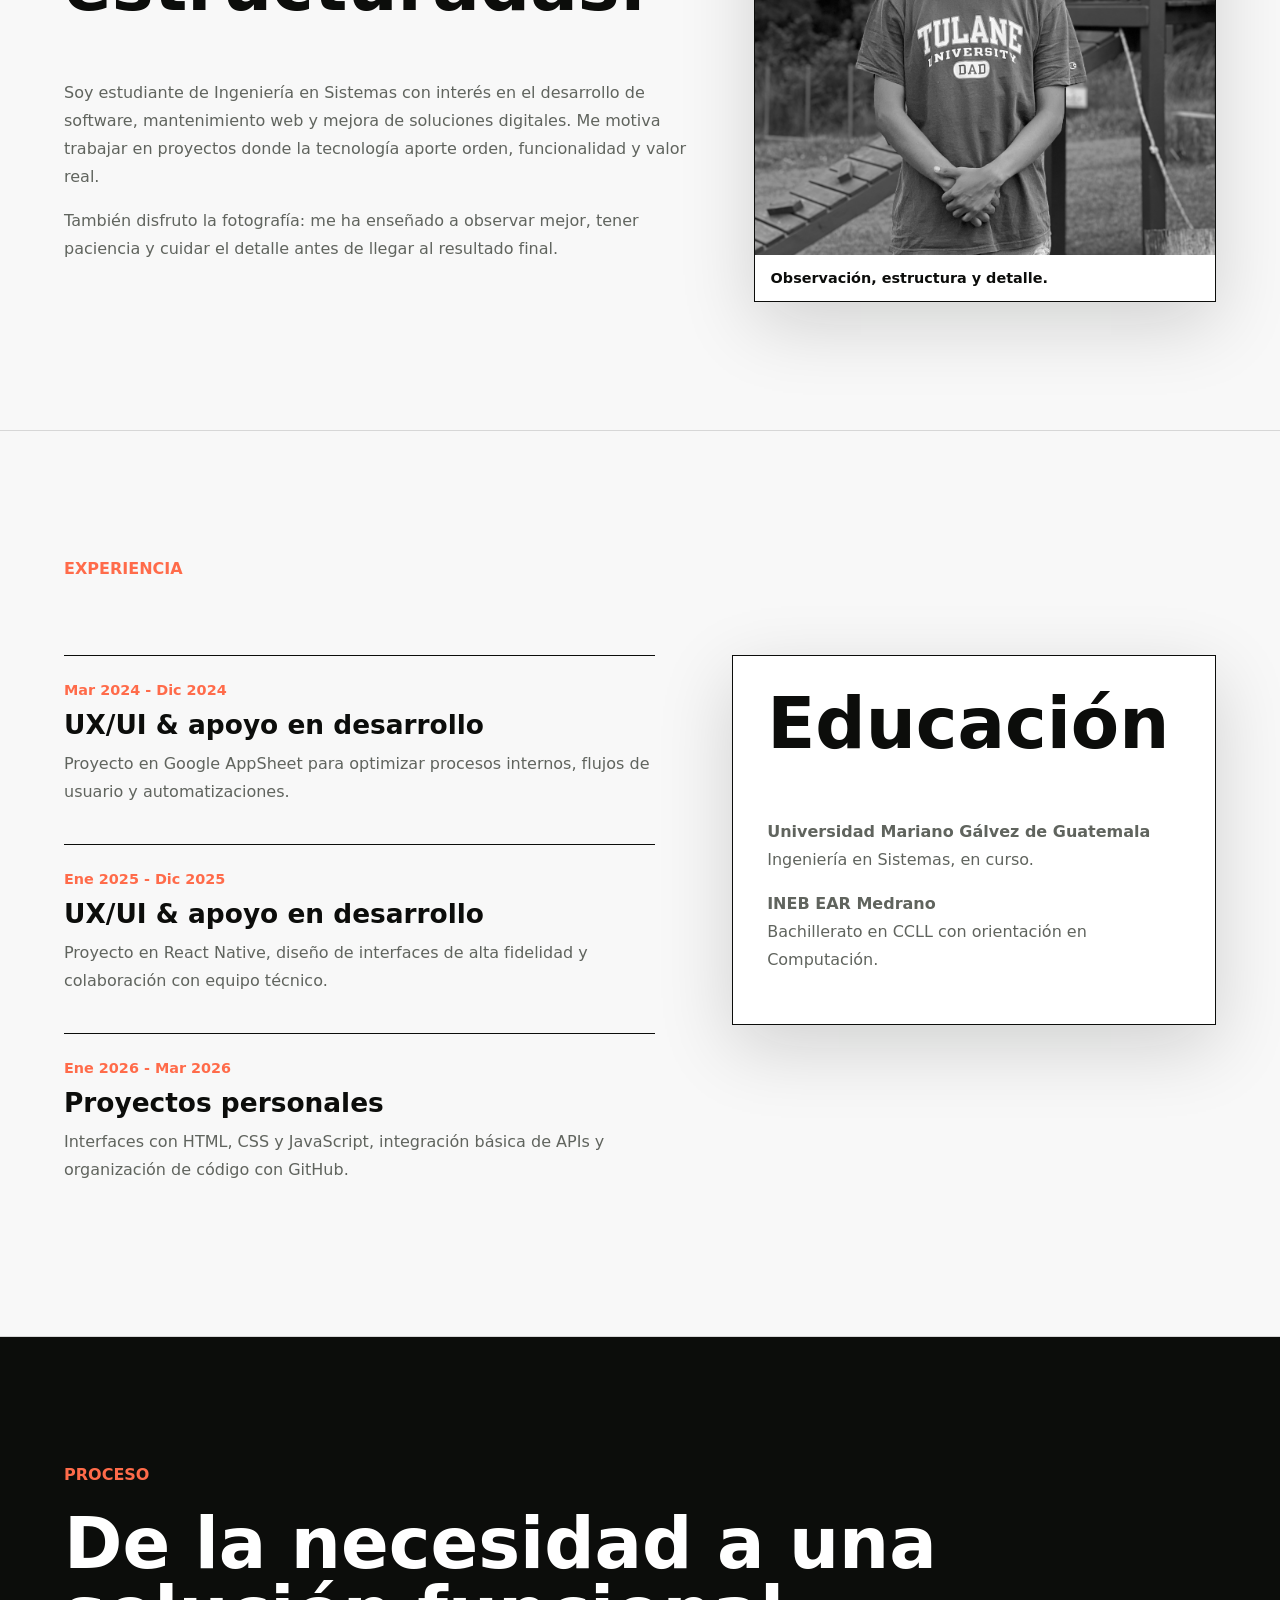
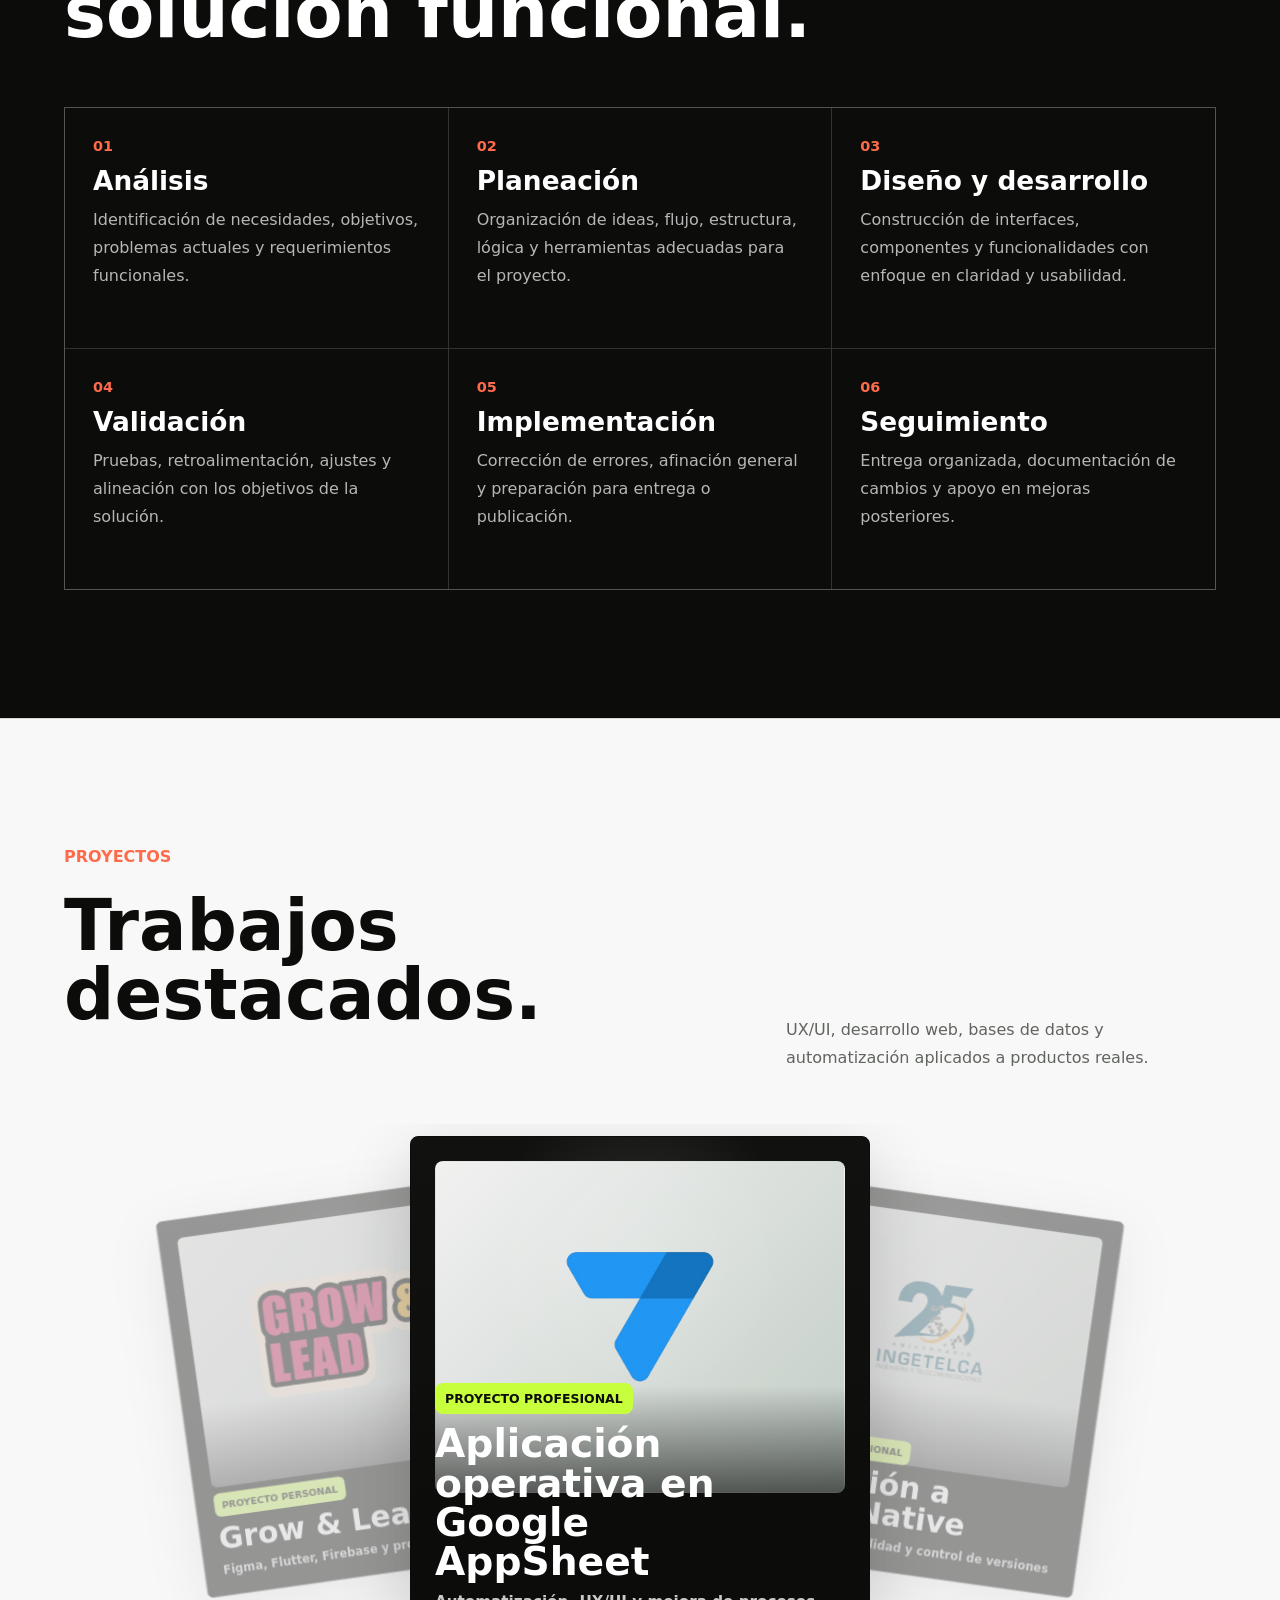
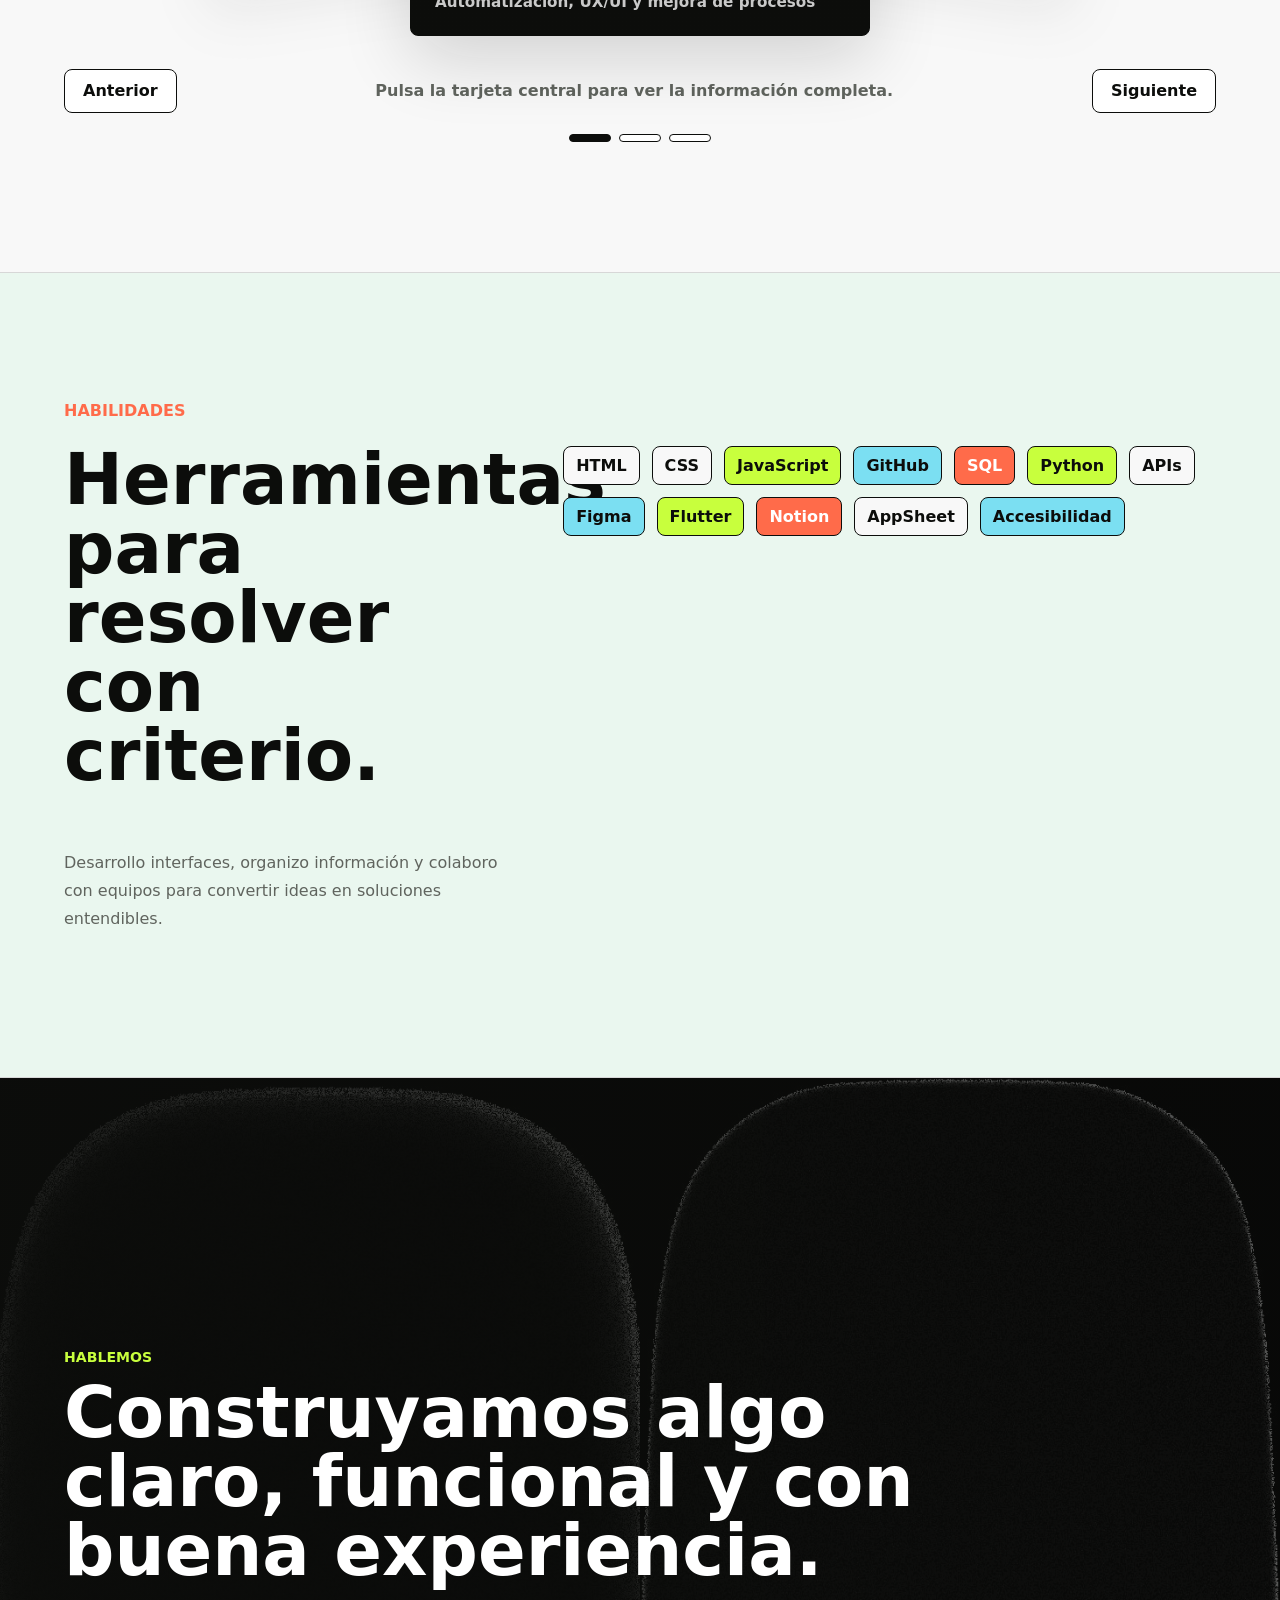
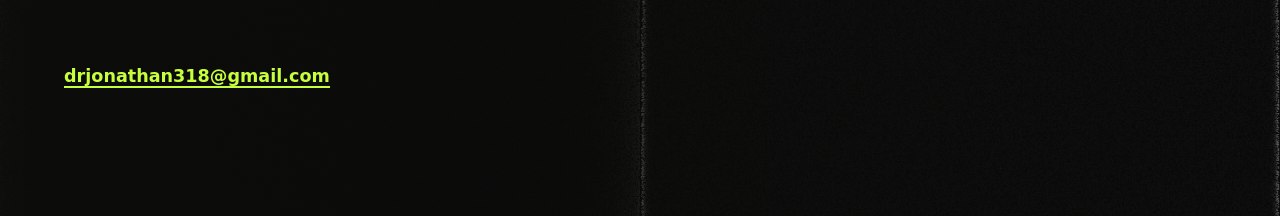
==== commit 2981f8a3: "Mejora header móvil y agrega galerías de proyecto" ====
--- a/index.html
+++ b/index.html
@@ -10,15 +10,15 @@
   <body>
     <!-- Cabecera fija: contiene marca, navegación principal y llamada a contacto. -->
     <header class="cabecera-sitio" data-cabecera>
-      <a class="marca" href="#inicio" aria-label="Ir al inicio">
-        <span>DavidR</span>
-      </a>
       <!-- Botón de menú móvil: aparece cuando la navegación horizontal ya no cabe. -->
       <button class="boton-menu" type="button" aria-label="Abrir menú" aria-expanded="false" data-boton-menu>
         <span class="linea-menu"></span>
         <span class="linea-menu"></span>
         <span class="linea-menu"></span>
       </button>
+      <a class="marca" href="#inicio" aria-label="Ir al inicio">
+        <span>DavidR</span>
+      </a>
       <!-- Navegación principal: en escritorio es horizontal y en móvil se convierte en panel desplegable. -->
       <nav class="navegacion" aria-label="Navegación principal" data-menu>
         <a href="#perfil">Perfil</a>
--- a/css/styles.css
+++ b/css/styles.css
@@ -831,6 +831,83 @@
   border-radius: 8px;
 }
 
+/* Galería del proyecto: permite mostrar capturas una por una en lugar de una imagen compuesta. */
+.galeria-caso {
+  margin: 0;
+  padding: clamp(30px, 6vw, 72px) 0;
+  border-top: 1px solid var(--ink);
+}
+
+/* Marco de galería: contiene la captura activa y evita que se recorte en móvil. */
+.pista-galeria {
+  position: relative;
+  min-height: 76vh;
+  overflow: hidden;
+  border-radius: 8px;
+  background: #eef1f2;
+}
+
+/* Slide de galería: todas las imágenes se apilan y solo una queda visible a la vez. */
+.slide-galeria {
+  position: absolute;
+  inset: 0;
+  opacity: 0;
+  object-fit: contain;
+  transition: opacity 220ms ease;
+}
+
+/* Slide activo: muestra la captura actual dentro de la galería. */
+.slide-galeria.esta-visible {
+  opacity: 1;
+}
+
+/* Controles inferiores de la galería: botones laterales y puntos de posición. */
+.controles-galeria {
+  display: grid;
+  grid-template-columns: auto 1fr auto;
+  align-items: center;
+  gap: 14px;
+  margin-top: 18px;
+}
+
+/* Botones de galería: mantienen el mismo lenguaje visual simple del sitio. */
+.controles-galeria button,
+.puntos-galeria button {
+  border: 1px solid var(--ink);
+  background: var(--white);
+  color: var(--ink);
+  font: inherit;
+  cursor: pointer;
+}
+
+/* Botones lateral izquierdo y derecho de la galería. */
+.controles-galeria button {
+  min-height: 42px;
+  padding: 0 16px;
+  border-radius: 8px;
+  font-weight: 800;
+}
+
+/* Puntos de galería: muestran qué captura está activa. */
+.puntos-galeria {
+  display: flex;
+  justify-content: center;
+  gap: 8px;
+}
+
+/* Botones tipo punto de la galería. */
+.puntos-galeria button {
+  width: 34px;
+  height: 8px;
+  padding: 0;
+  border-radius: 999px;
+}
+
+/* Punto activo de la galería. */
+.puntos-galeria button.esta-activa {
+  background: var(--ink);
+}
+
 .bloque-caso h2 {
   margin-bottom: 18px;
   color: var(--coral);
@@ -866,8 +943,13 @@
 /* Ajustes para tablets y pantallas medianas. */
 @media (max-width: 880px) {
   .cabecera-sitio {
-    grid-template-columns: auto auto auto;
+    grid-template-columns: auto auto 1fr auto;
     align-items: center;
+  }
+
+  /* Botón y marca juntos: el menú queda al lado izquierdo del nombre en móvil. */
+  .marca {
+    justify-self: start;
   }
 
   /* Navegación móvil: se vuelve un panel desplegable debajo de la cabecera. */
@@ -895,7 +977,8 @@
   /* Botón hamburguesa visible en móvil. */
   .boton-menu {
     display: inline-grid;
-    justify-self: end;
+    justify-self: start;
+    margin-right: 10px;
   }
 
   /* Acción secundaria dentro del menú móvil. */
@@ -906,9 +989,13 @@
     font-weight: 800;
   }
 
-  /* Oculta el botón lateral grande en móvil para evitar duplicidad con el menú. */
+  /* Mantiene visible la acción principal también en móvil. */
   .accion-cabecera {
-    display: none;
+    display: inline-grid;
+    justify-self: end;
+    min-height: 34px;
+    padding: 0 12px;
+    font-size: 0.86rem;
   }
 
   .portada {
@@ -943,8 +1030,14 @@
   }
 
   .nombre-caso,
-  .imagen-caso {
+  .imagen-caso,
+  .galeria-caso {
     grid-column: auto;
+  }
+
+  /* Galería móvil: baja un poco la altura para que la captura se vea mejor en pantallas estrechas. */
+  .pista-galeria {
+    min-height: 520px;
   }
 
   .ruleta-proyectos {
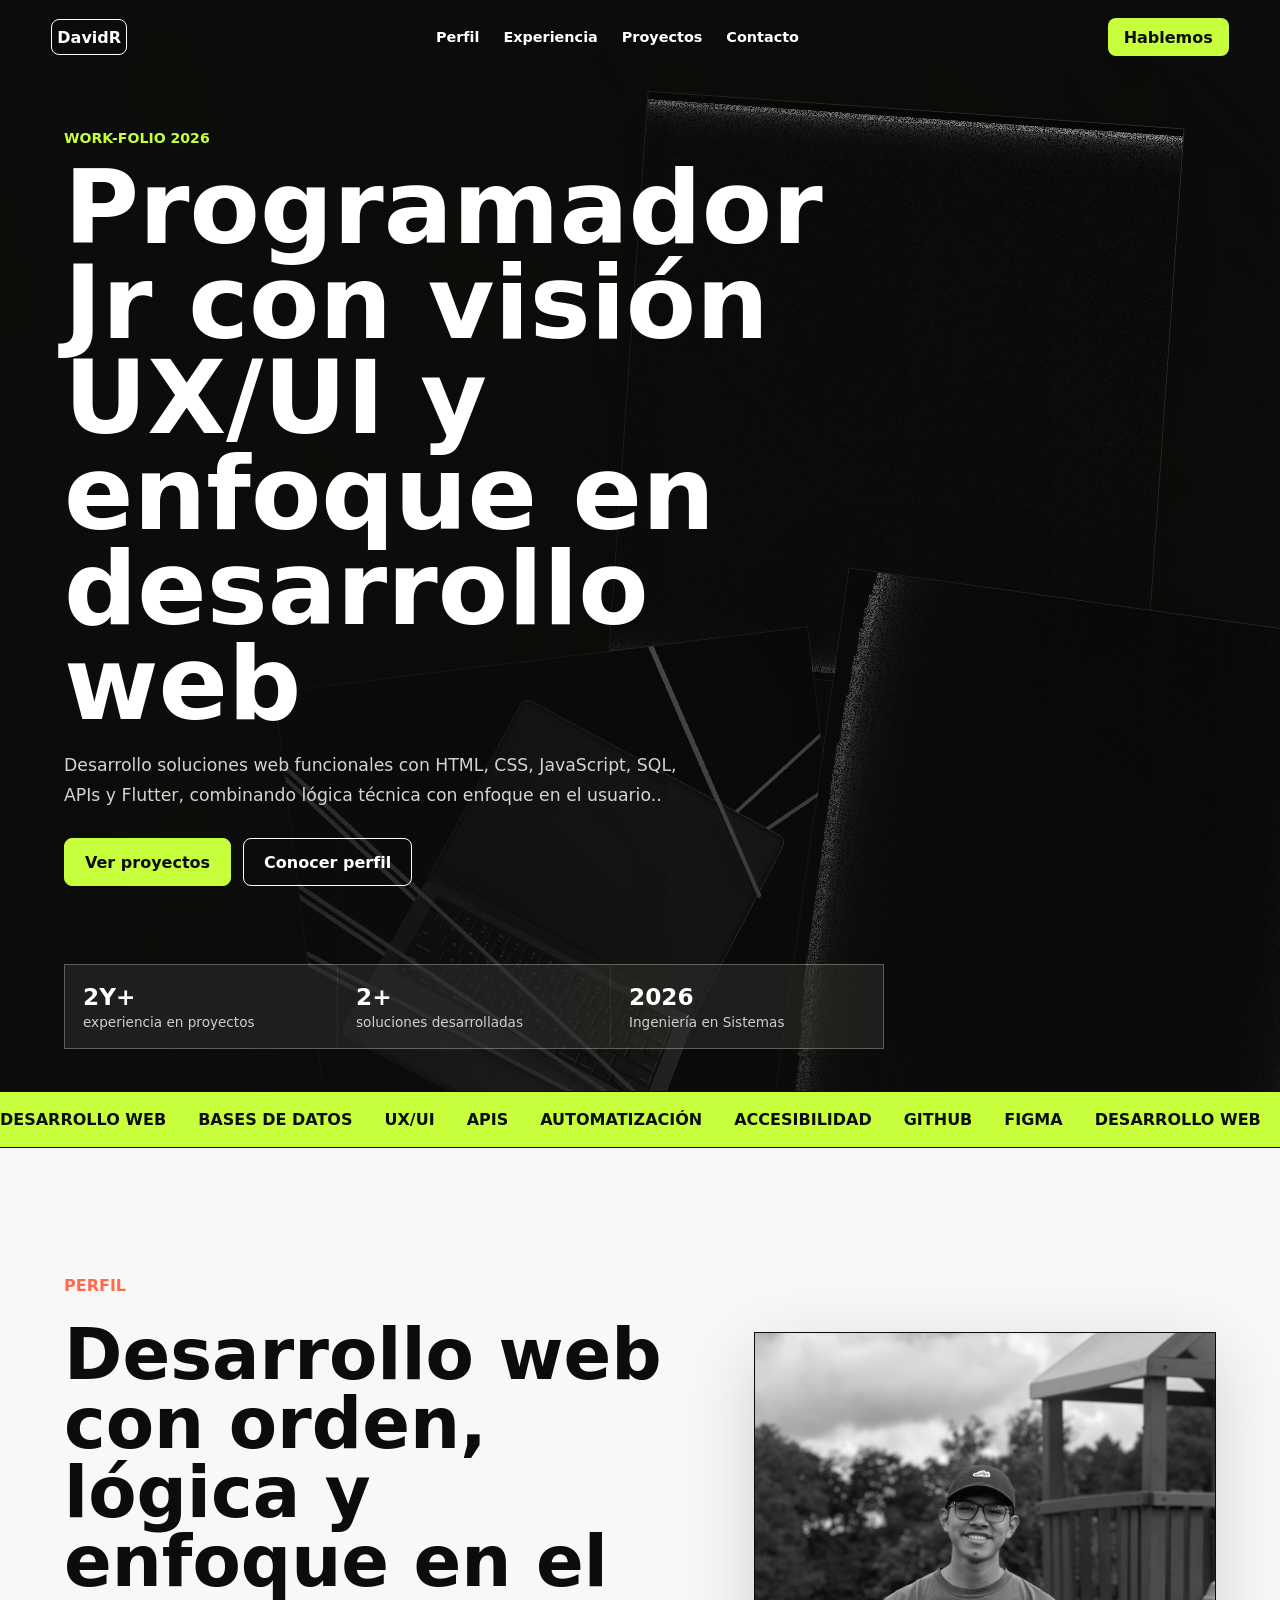
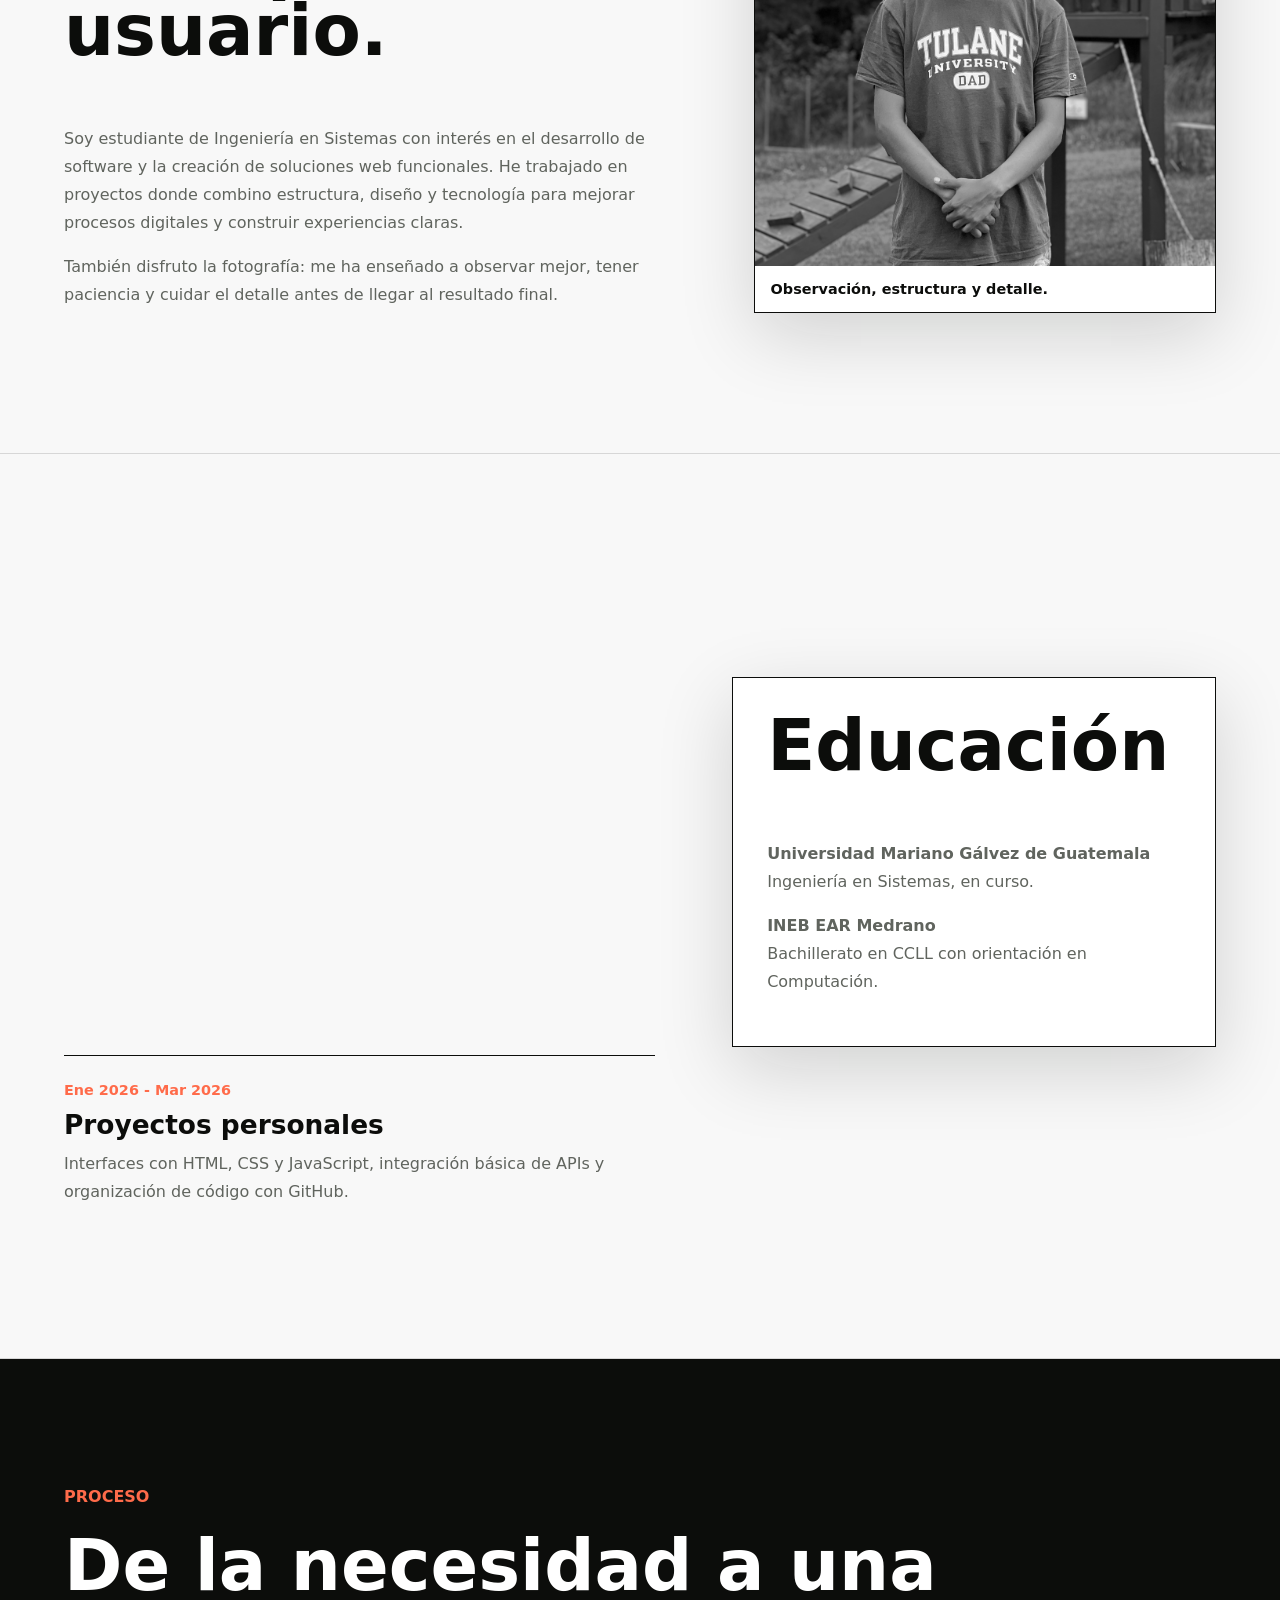
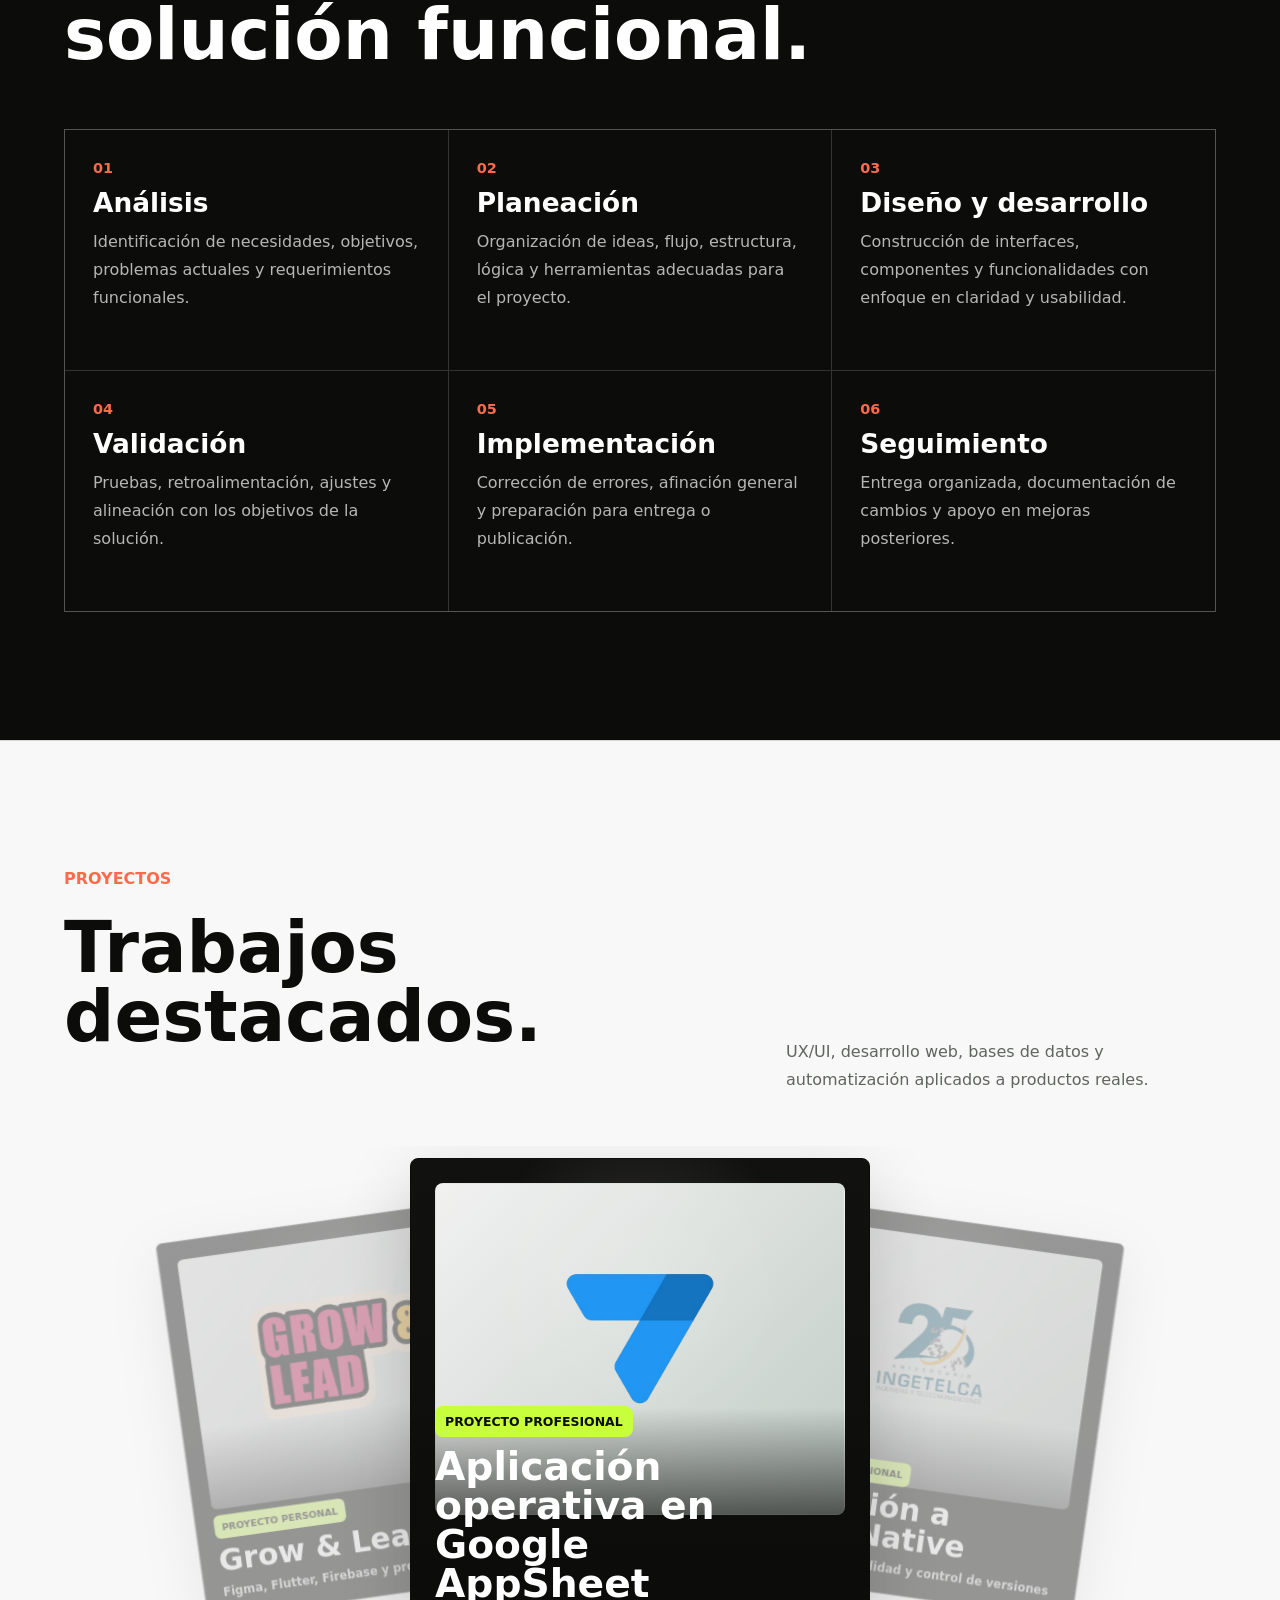
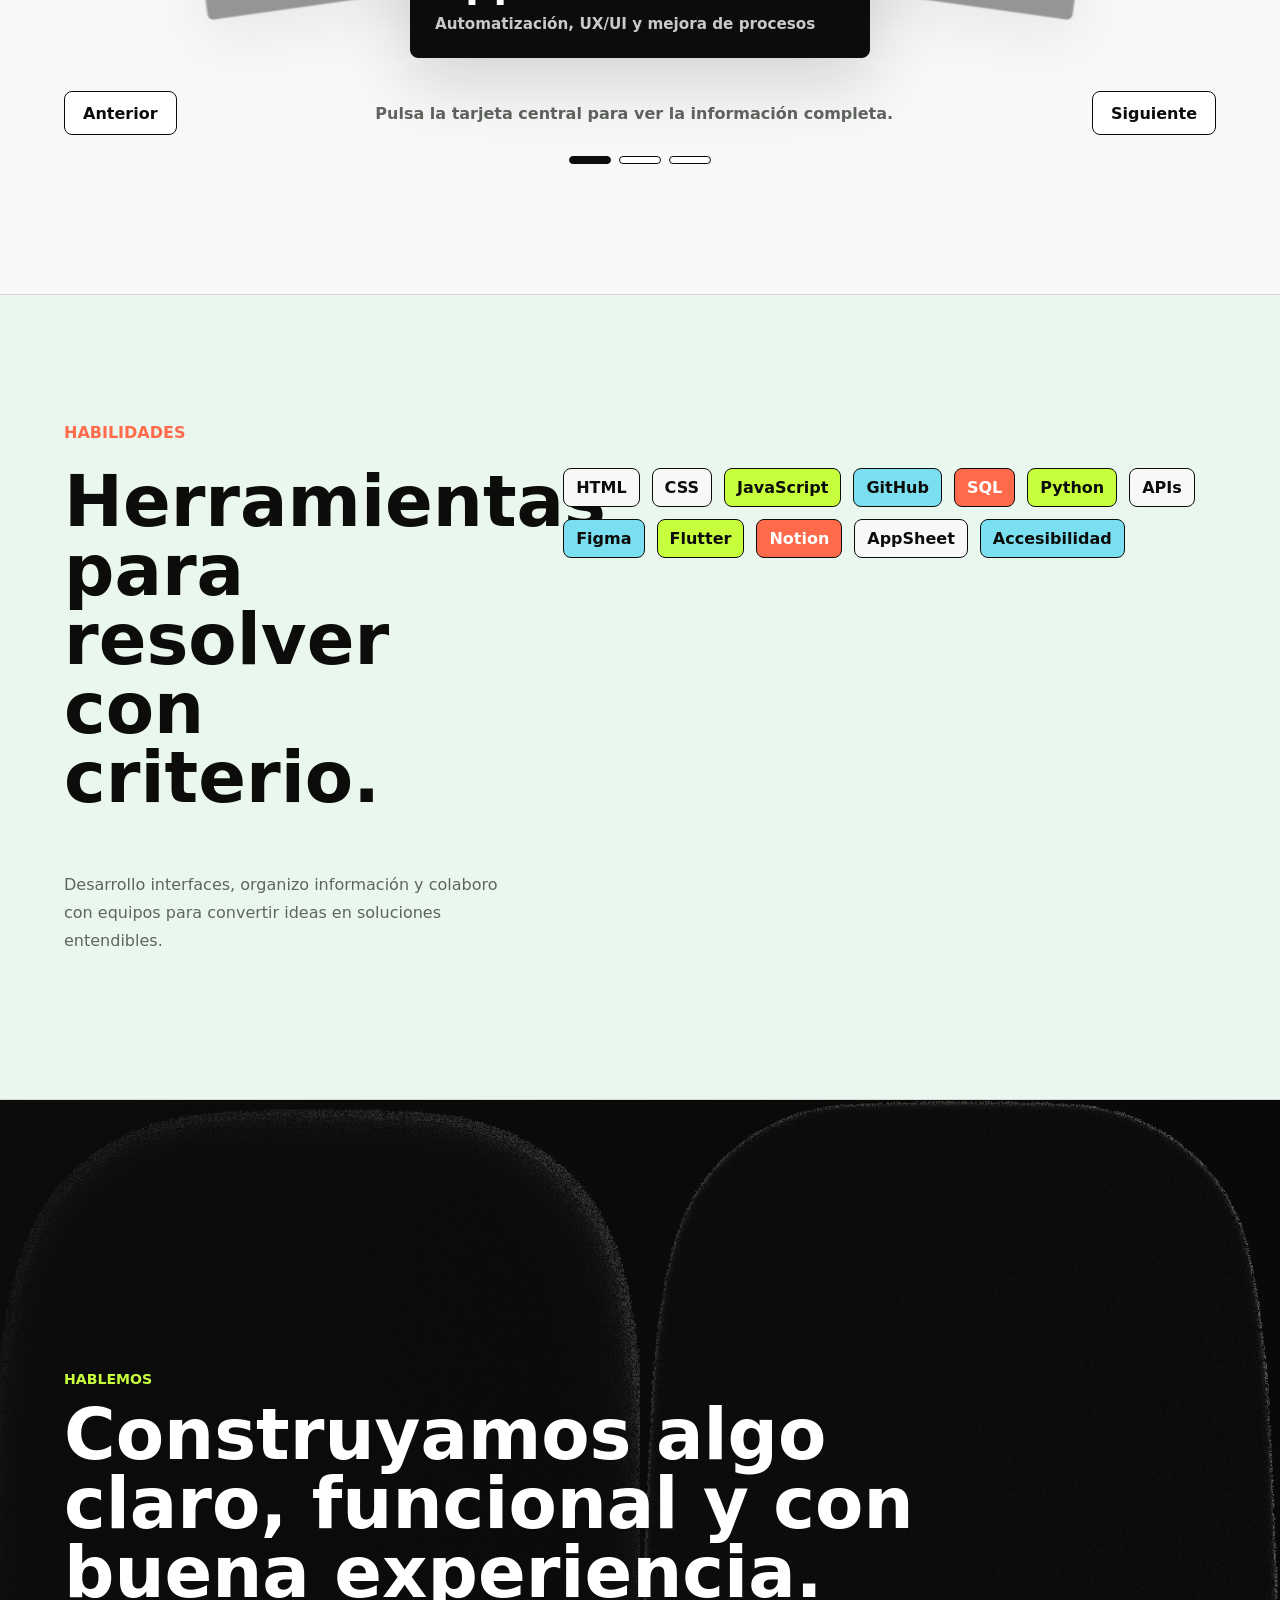
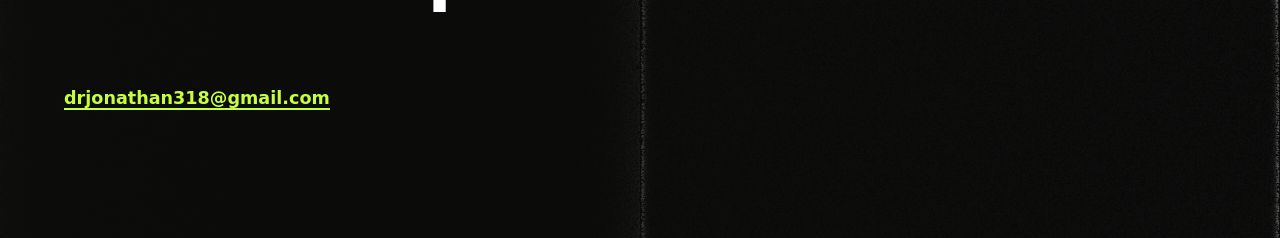
==== commit 9083ba94: "Ajuste de textos e imagenes de home" ====
--- a/index.html
+++ b/index.html
@@ -76,11 +76,12 @@
         <div class="etiqueta-seccion revelar">Perfil</div>
         <div class="cuadricula-introduccion">
           <div class="texto-introduccion revelar">
-            <h2>Soluciones web claras, útiles y bien estructuradas.</h2>
+            <h2>Desarrollo web con orden, lógica y enfoque en el usuario.</h2>
             <p>
-              Soy estudiante de Ingeniería en Sistemas con interés en el desarrollo de software,
-              mantenimiento web y mejora de soluciones digitales. Me motiva trabajar en proyectos donde
-              la tecnología aporte orden, funcionalidad y valor real.
+              Soy estudiante de Ingeniería en Sistemas con interés en el desarrollo
+  de software y la creación de soluciones web funcionales. He trabajado
+  en proyectos donde combino estructura, diseño y tecnología para mejorar
+  procesos digitales y construir experiencias claras.
             </p>
             <p>
               También disfruto la fotografía: me ha enseñado a observar mejor, tener paciencia y cuidar
--- a/css/styles.css
+++ b/css/styles.css
@@ -157,7 +157,7 @@
 }
 
 /* Cuadro trasero: queda en la capa más baja para iniciar la profundidad visual. */
-.imagen-a {
+.imagen-b {
   z-index: 0;
   right: 9%;
   top: 10%;
@@ -165,7 +165,7 @@
 }
 
 /* Laptop central: queda en medio de la composición para que sea el foco secundario. */
-.imagen-b {
+.imagen-a {
   z-index: 1;
   right: 34%;
   bottom: -13%;
@@ -838,27 +838,65 @@
   border-top: 1px solid var(--ink);
 }
 
-/* Marco de galería: contiene la captura activa y evita que se recorte en móvil. */
+/* Marco de galería: crea un escenario oscuro para que las pantallas se lean como piezas protagonistas. */
 .pista-galeria {
   position: relative;
-  min-height: 76vh;
+  min-height: clamp(420px, 76vh, 760px);
   overflow: hidden;
   border-radius: 8px;
-  background: #eef1f2;
-}
-
-/* Slide de galería: todas las imágenes se apilan y solo una queda visible a la vez. */
+  background:
+    radial-gradient(circle at 50% 28%, rgba(255, 255, 255, 0.08), transparent 28%),
+    linear-gradient(180deg, #131414 0%, #070707 100%);
+  box-shadow: inset 0 0 0 1px rgba(255, 255, 255, 0.08);
+  touch-action: pan-y;
+}
+
+/* Slide de galería: coloca cada pantalla como tarjeta flotante y prepara la transición lateral. */
 .slide-galeria {
   position: absolute;
-  inset: 0;
+  top: 50%;
+  left: 50%;
+  width: min(320px, 68vw);
+  height: auto !important;
+  max-height: calc(100% - 48px);
   opacity: 0;
   object-fit: contain;
-  transition: opacity 220ms ease;
-}
-
-/* Slide activo: muestra la captura actual dentro de la galería. */
+  pointer-events: auto;
+  filter: drop-shadow(0 20px 44px rgba(0, 0, 0, 0.42));
+  transform: translate(-50%, -50%) scale(0.72);
+  transition: opacity 220ms ease, transform 260ms ease, filter 260ms ease;
+}
+
+/* Slide activo: queda al centro, nítido y con tamaño completo. */
 .slide-galeria.esta-visible {
   opacity: 1;
+  z-index: 3;
+  transform: translate(-50%, -50%) scale(1);
+}
+
+/* Slide anterior: queda visible a la izquierda con menor fuerza visual. */
+.slide-galeria.esta-anterior {
+  opacity: 0.28;
+  z-index: 2;
+  transform: translate(calc(-50% - clamp(150px, 20vw, 240px)), -50%) scale(0.84);
+}
+
+/* Slide siguiente: queda visible a la derecha con menor fuerza visual. */
+.slide-galeria.esta-siguiente {
+  opacity: 0.28;
+  z-index: 2;
+  transform: translate(calc(-50% + clamp(150px, 20vw, 240px)), -50%) scale(0.84);
+}
+
+/* Slides laterales: muestran cursor de interacción para indicar que se pueden traer al centro. */
+.slide-galeria.esta-anterior,
+.slide-galeria.esta-siguiente {
+  cursor: pointer;
+}
+
+/* Variante showcase: suma aire para que la composición lateral no se sienta apretada. */
+.galeria-caso-showcase .slide-galeria {
+  padding: clamp(20px, 4vw, 34px);
 }
 
 /* Controles inferiores de la galería: botones laterales y puntos de posición. */
@@ -957,9 +995,11 @@
     position: absolute;
     top: calc(100% + 10px);
     left: 14px;
-    right: 14px;
+    right: auto;
+    width: min(240px, calc(100vw - 28px));
     display: none;
     flex-direction: column;
+    align-items: flex-start;
     gap: 14px;
     padding: 18px;
     border: 1px solid currentColor;
@@ -984,6 +1024,7 @@
   /* Acción secundaria dentro del menú móvil. */
   .enlace-menu-movil {
     display: inline-flex;
+    width: 100%;
     padding-top: 10px;
     border-top: 1px solid rgba(255, 255, 255, 0.16);
     font-weight: 800;
